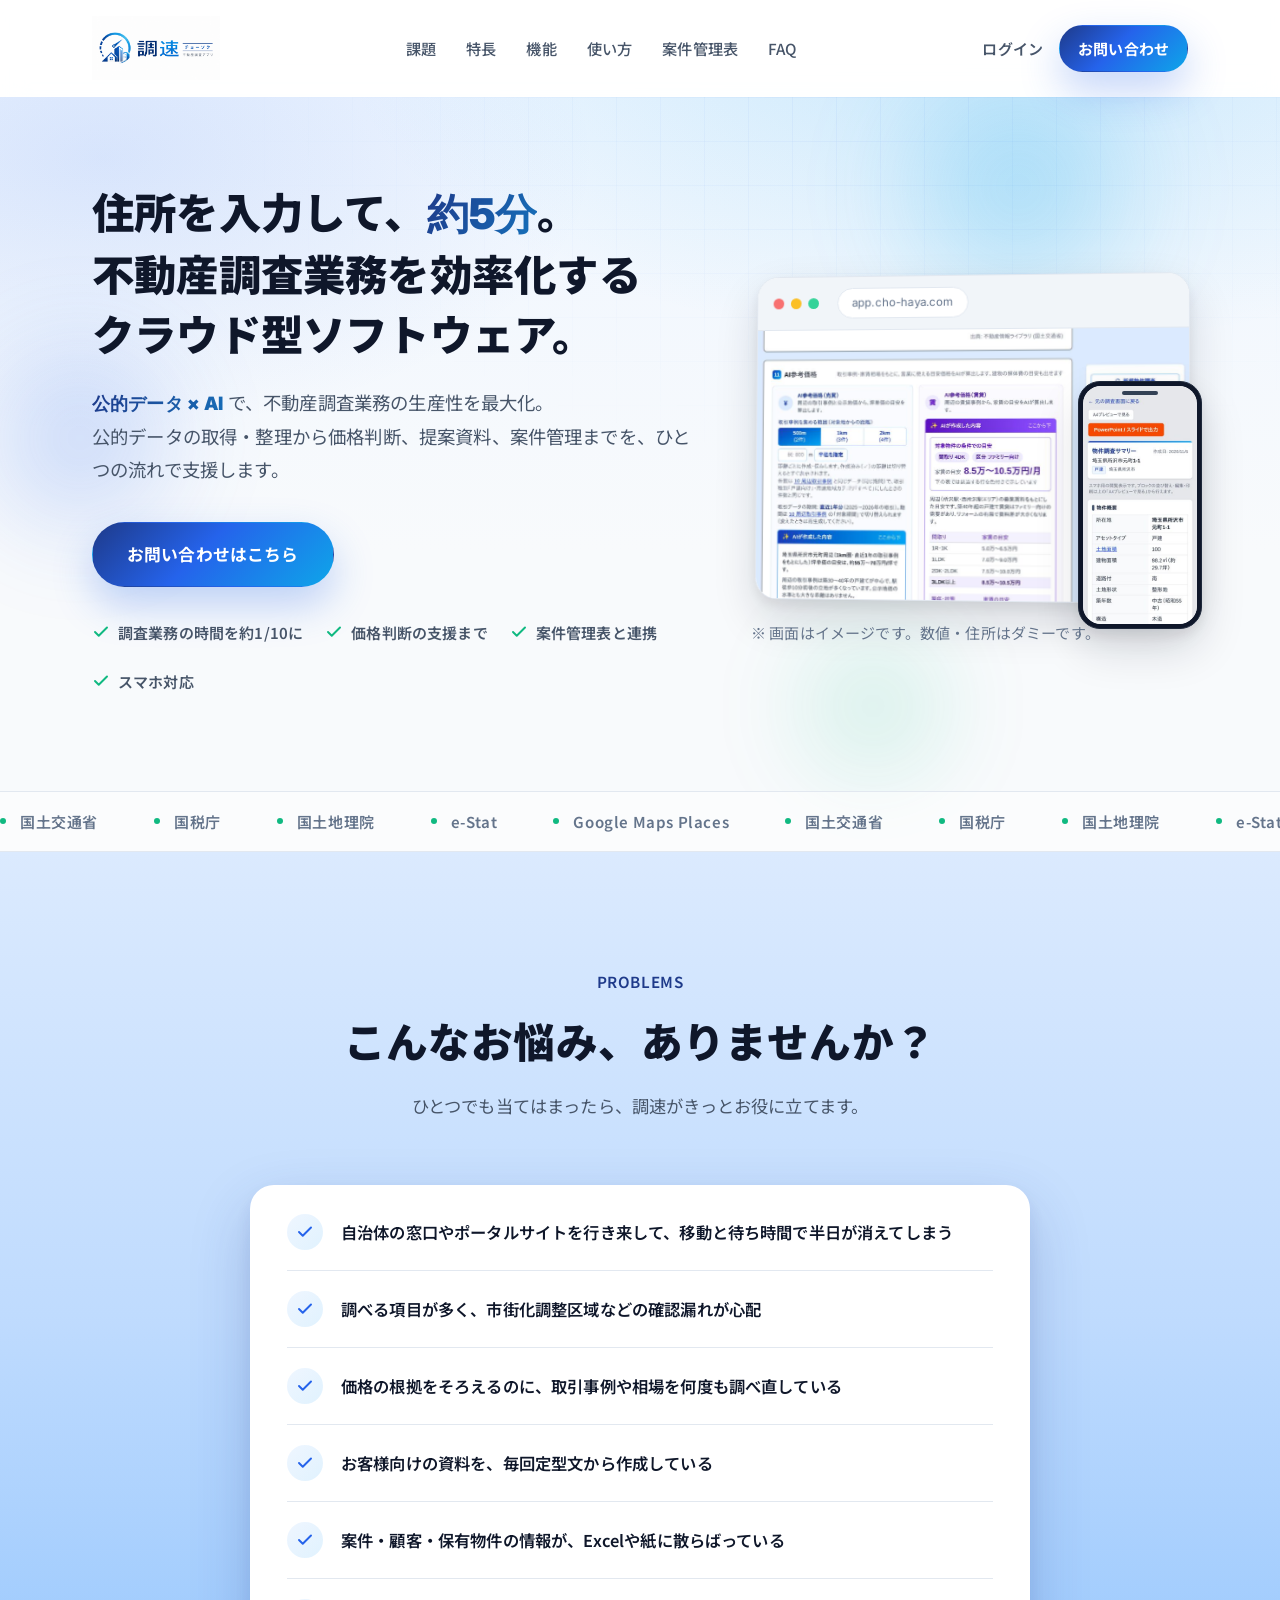
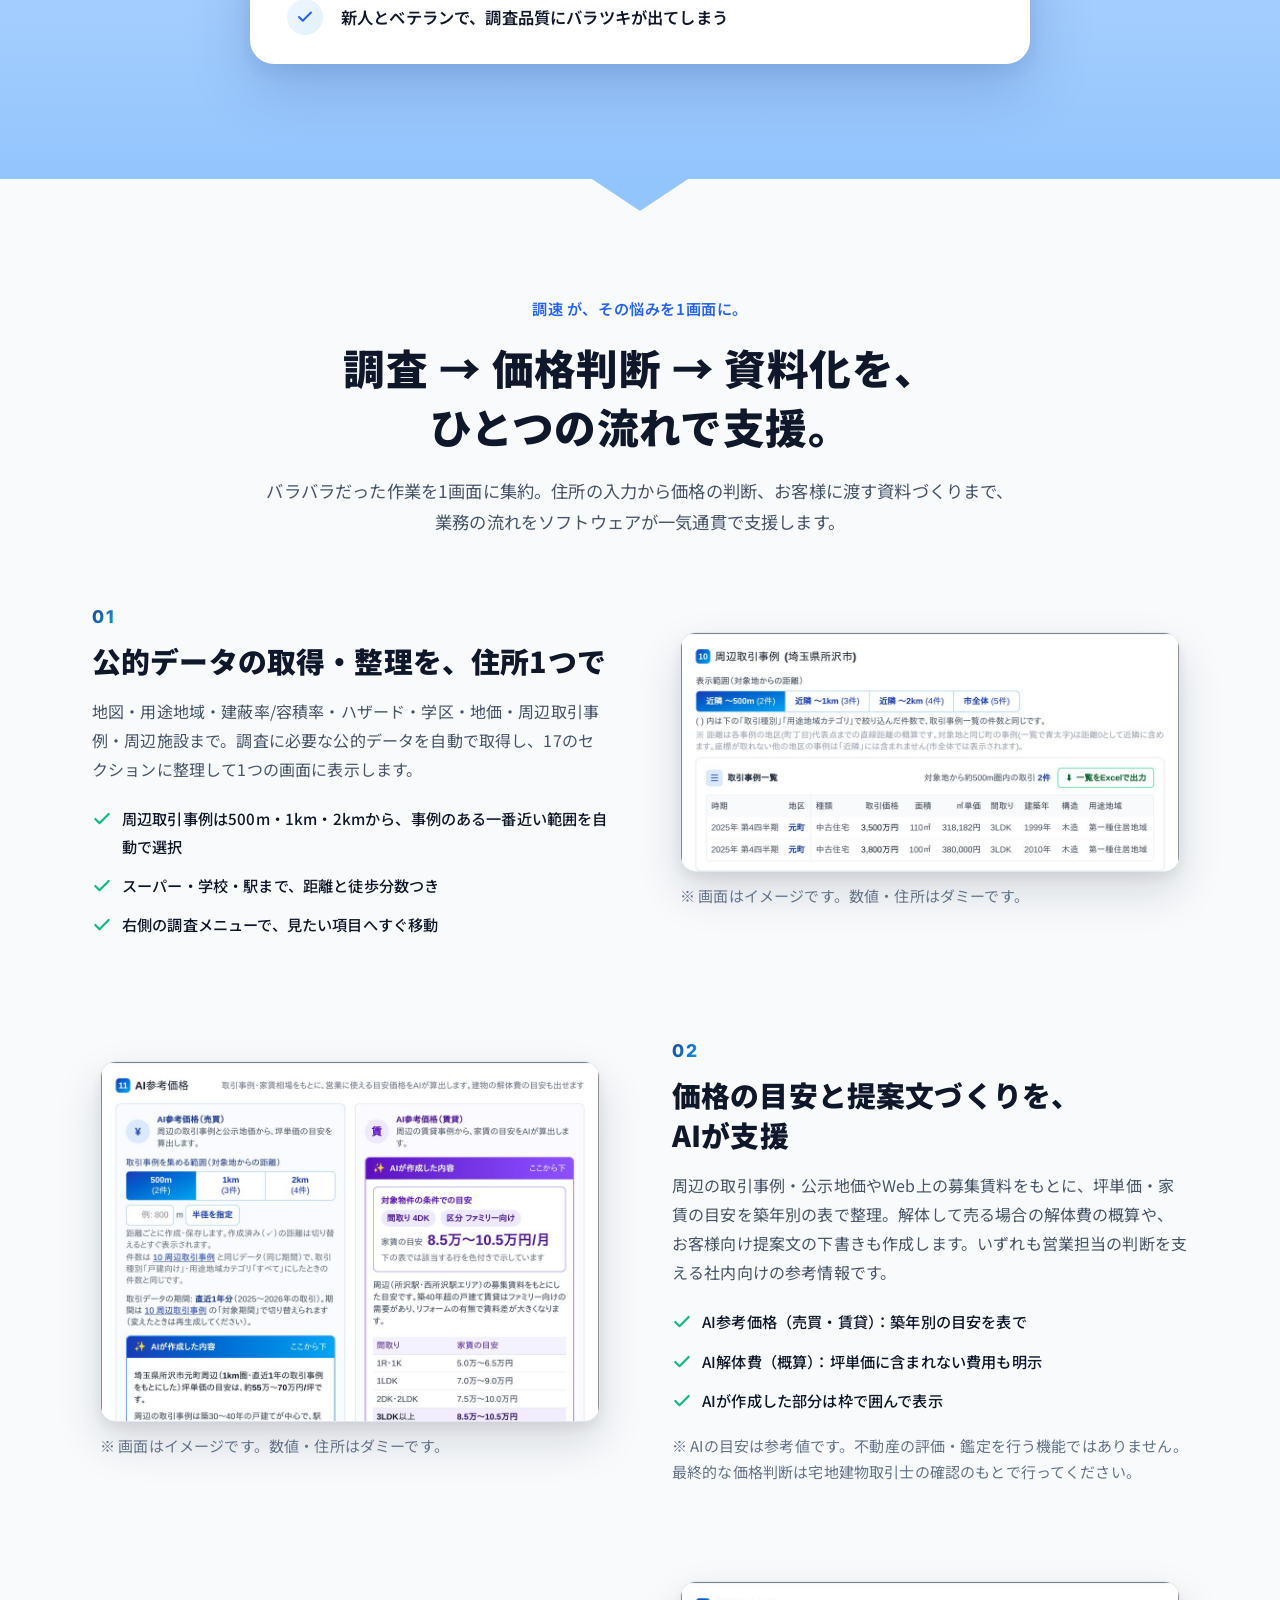
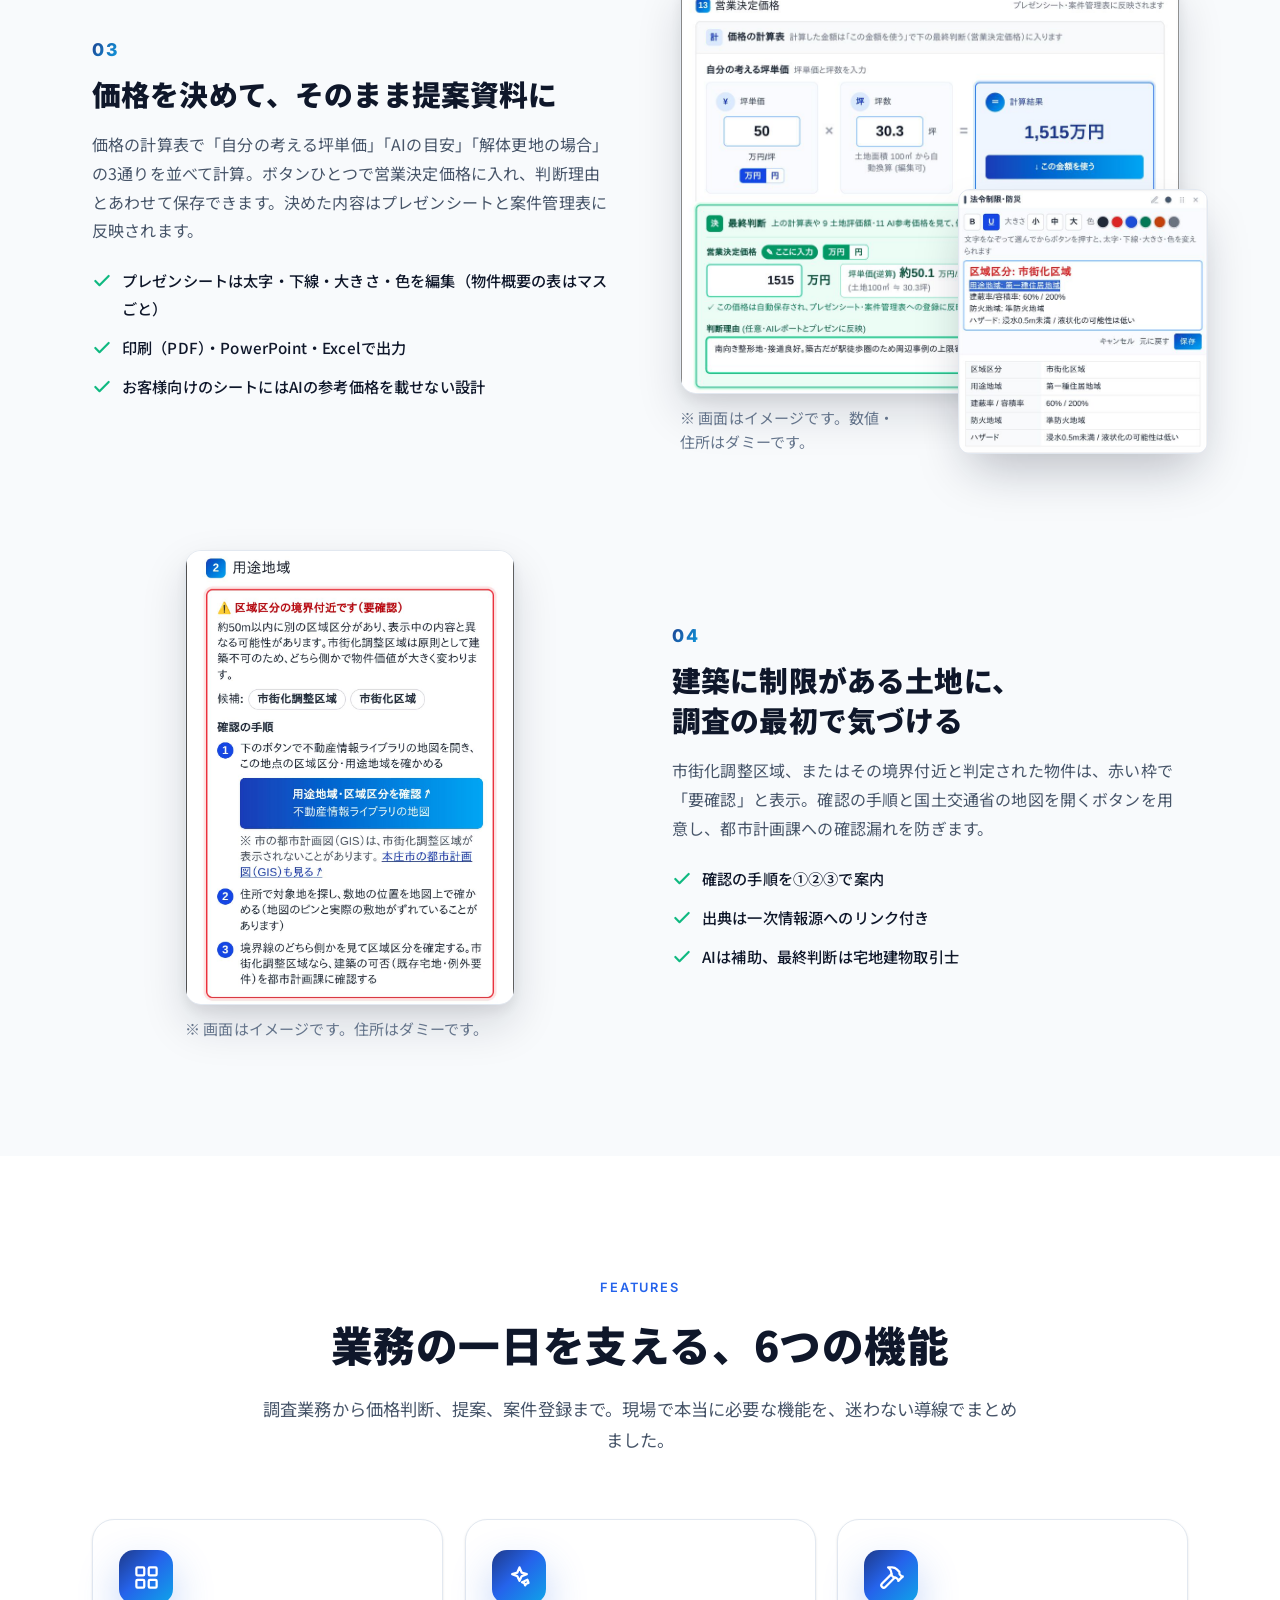
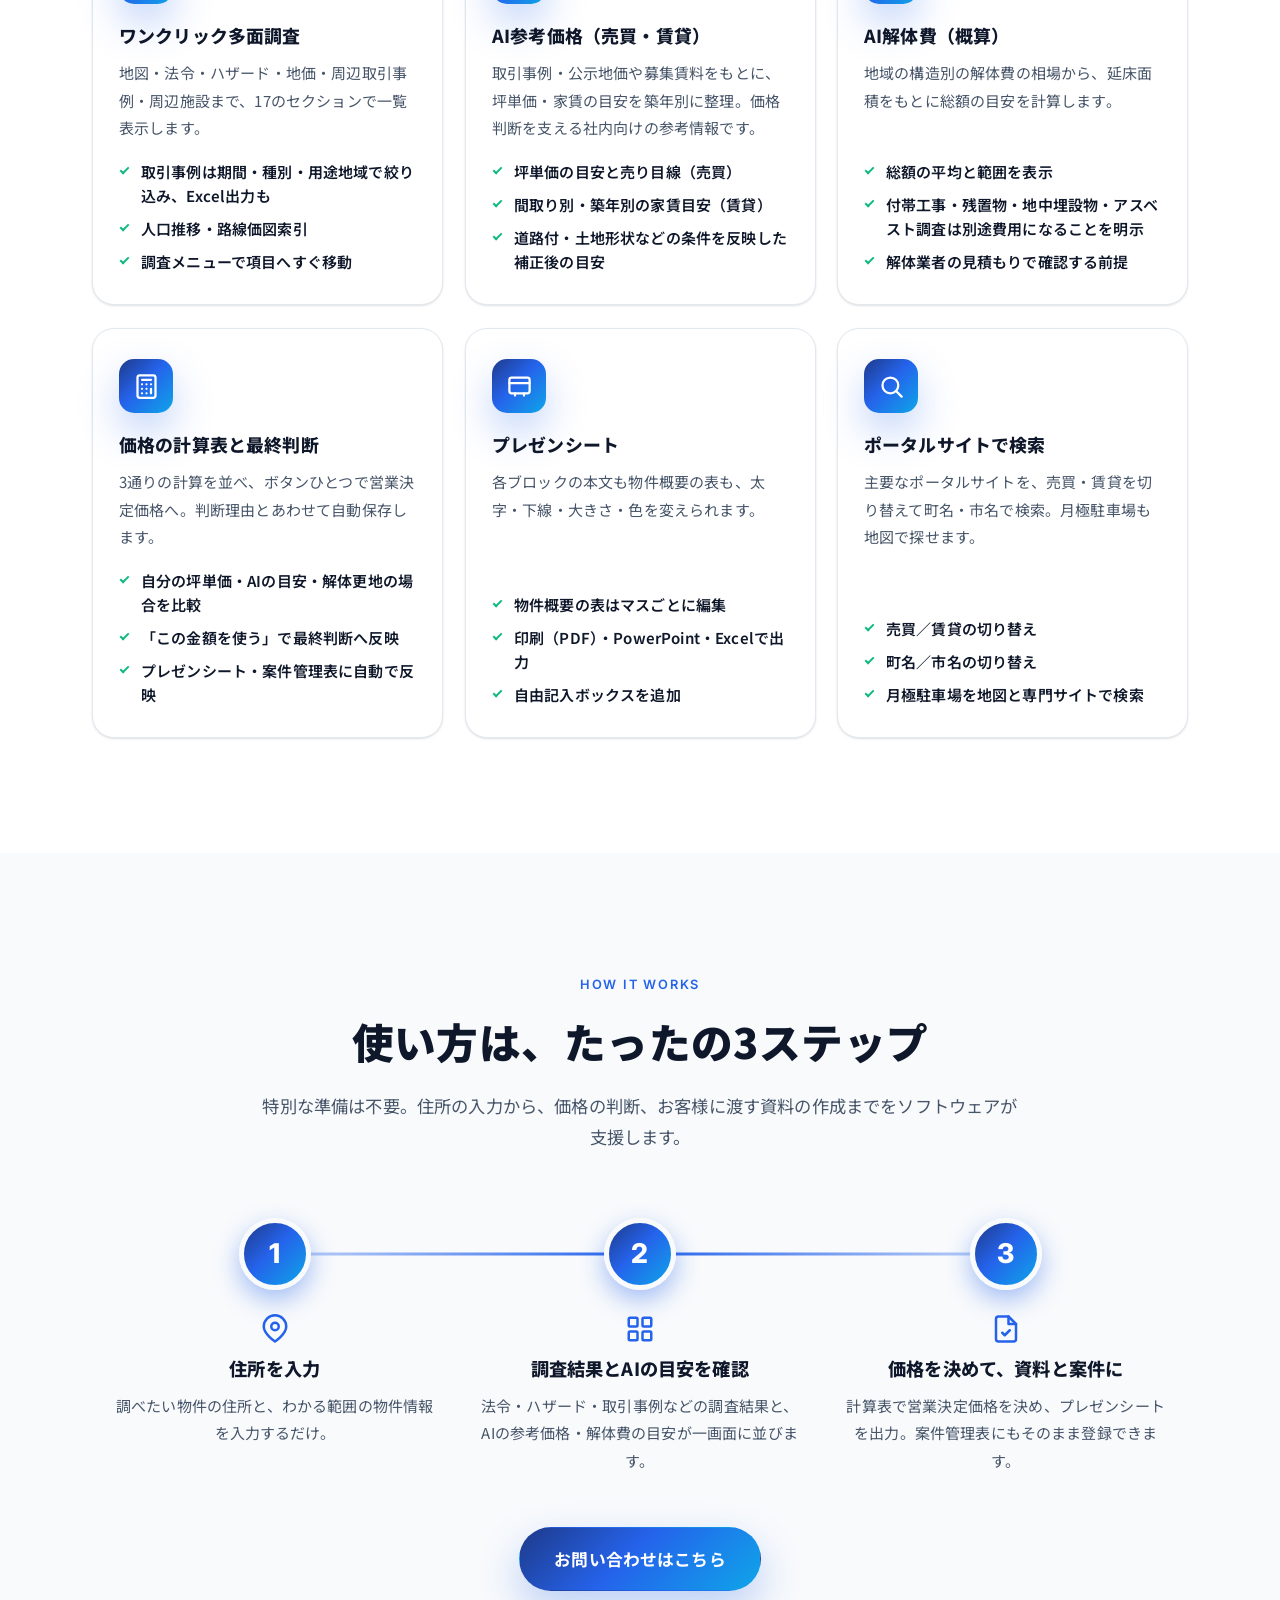
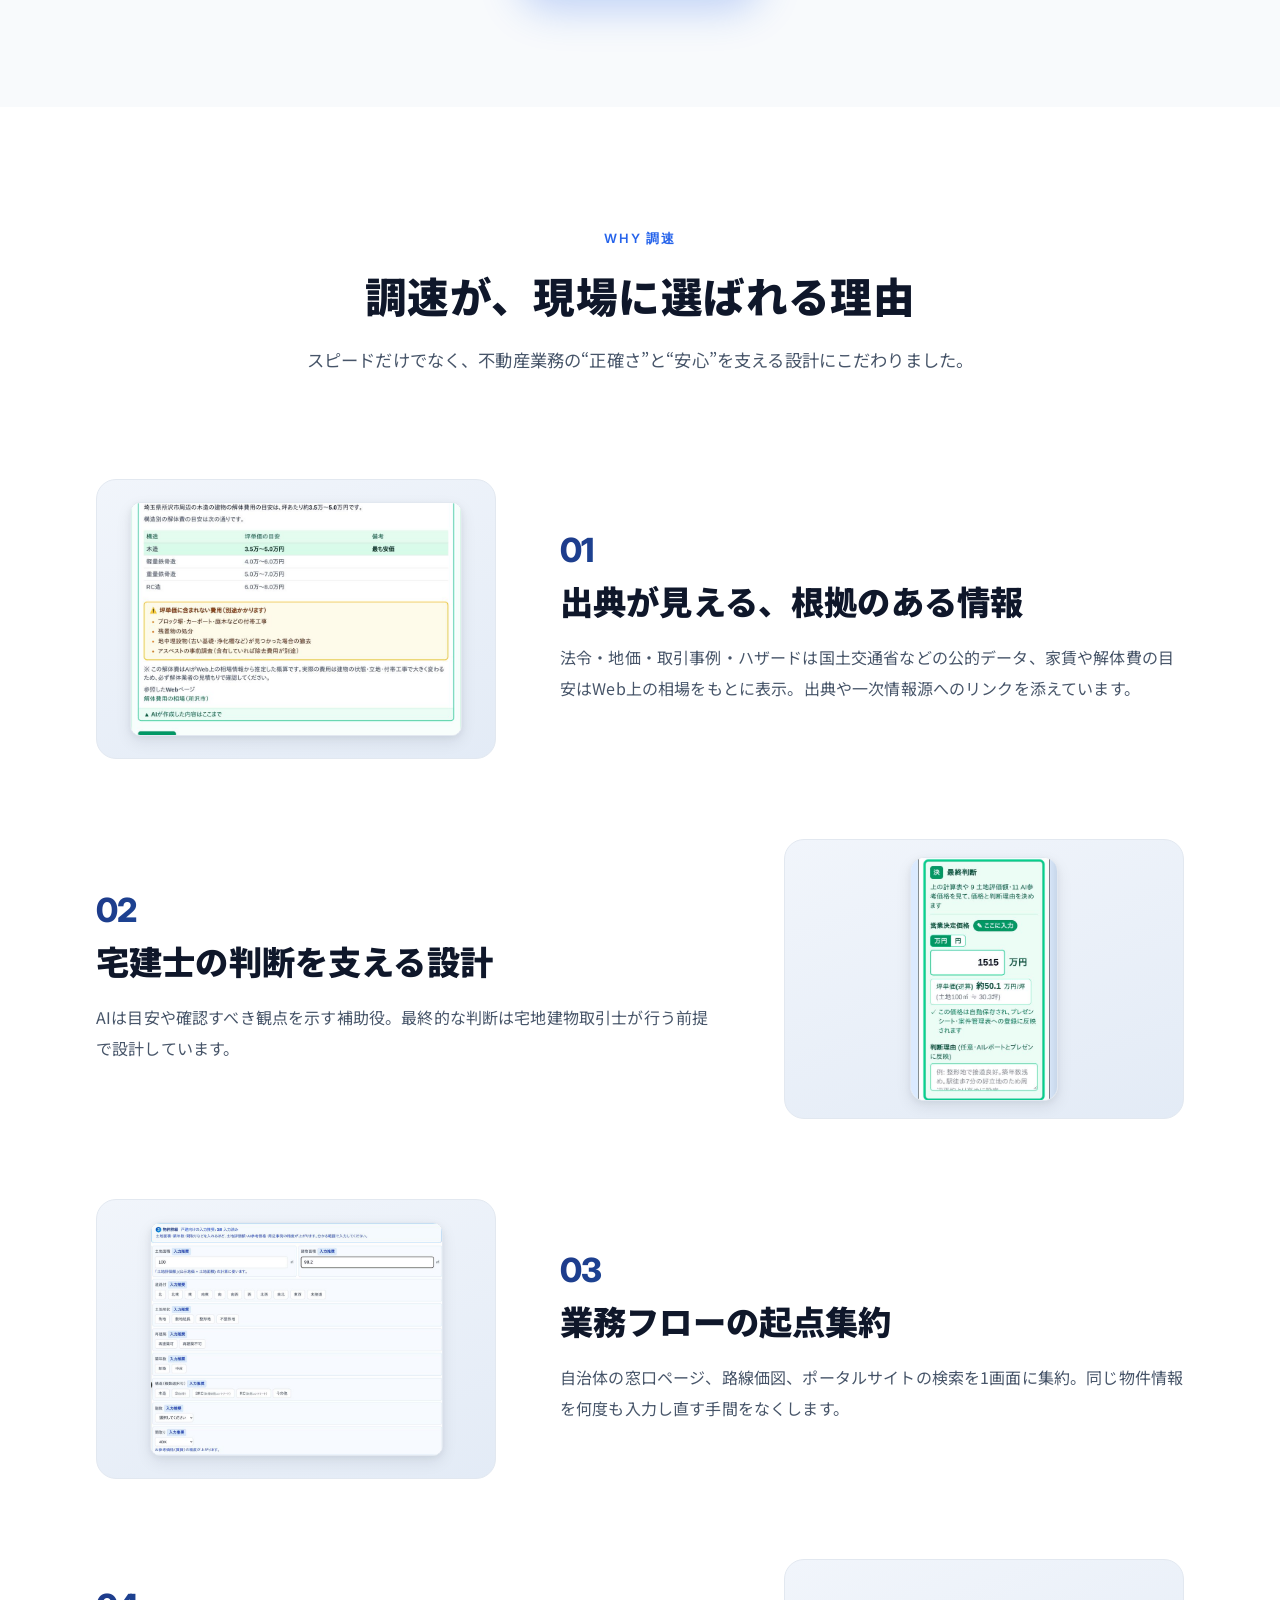
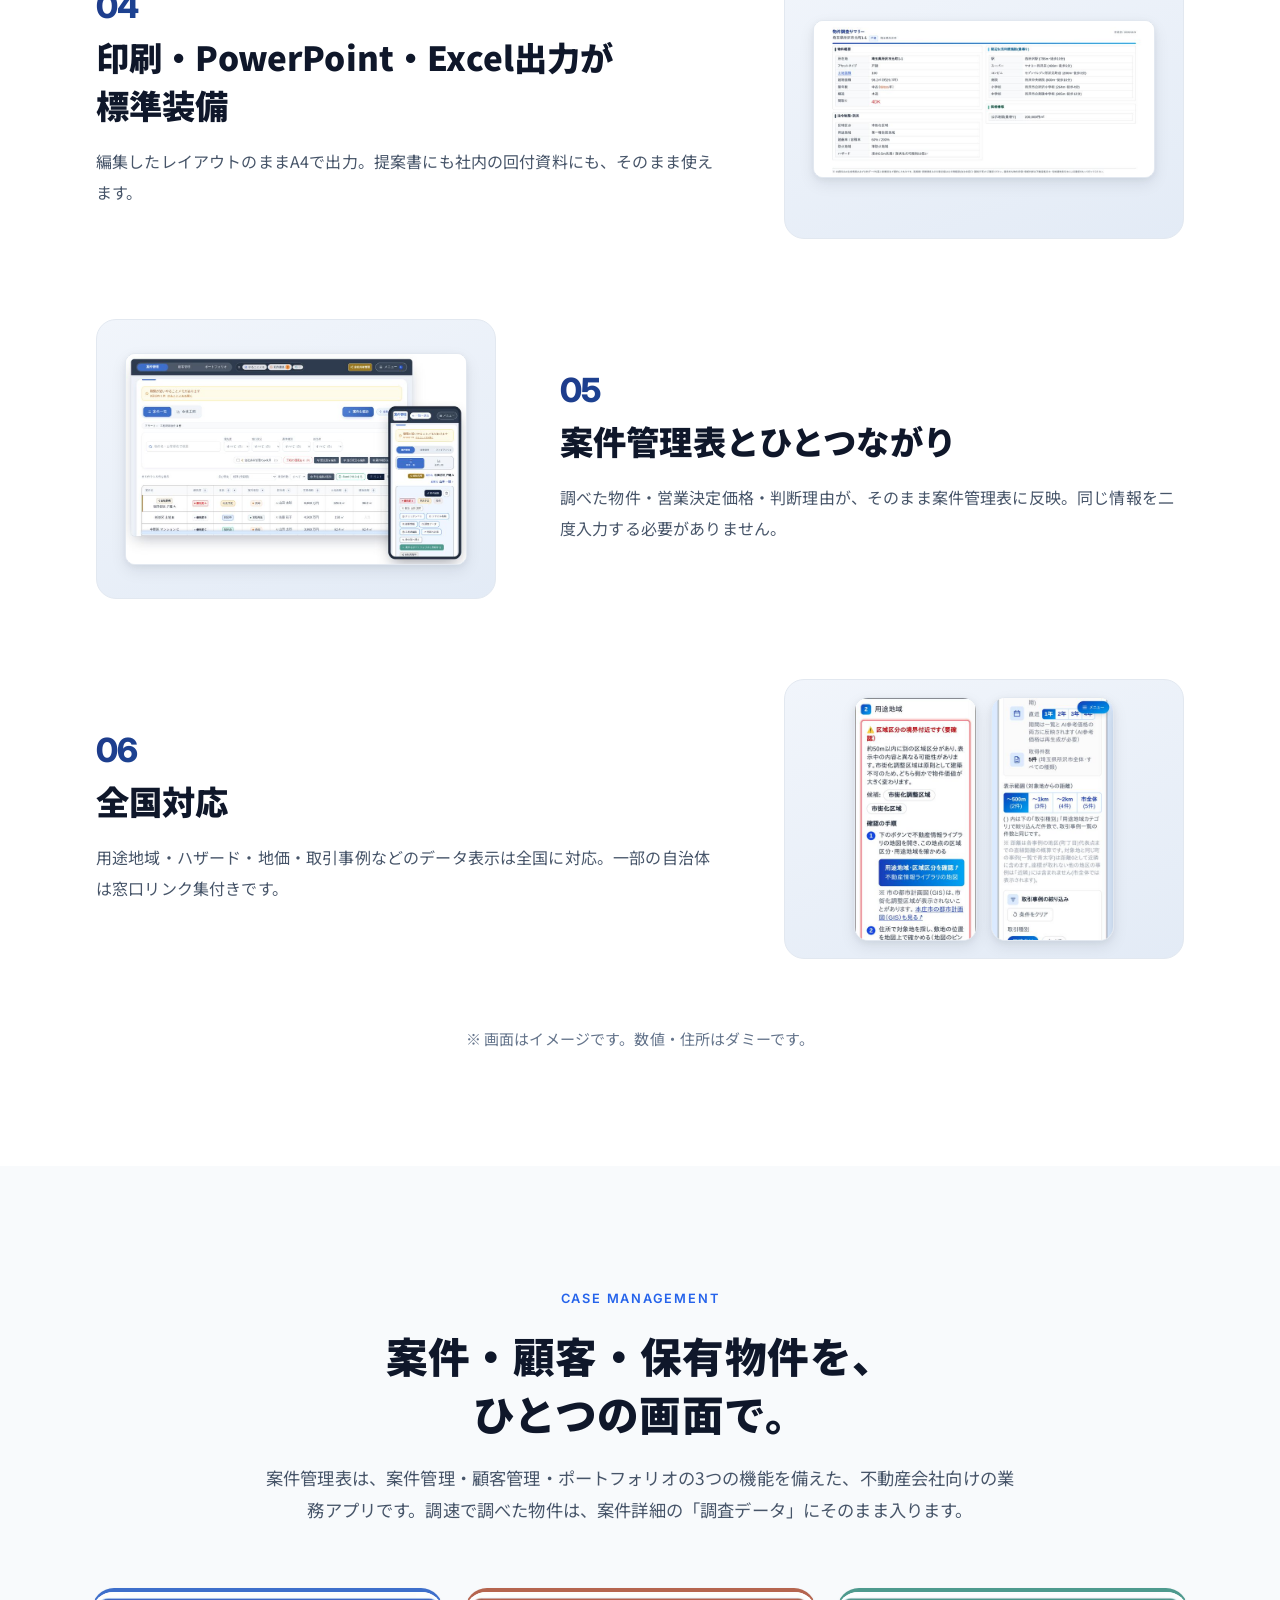
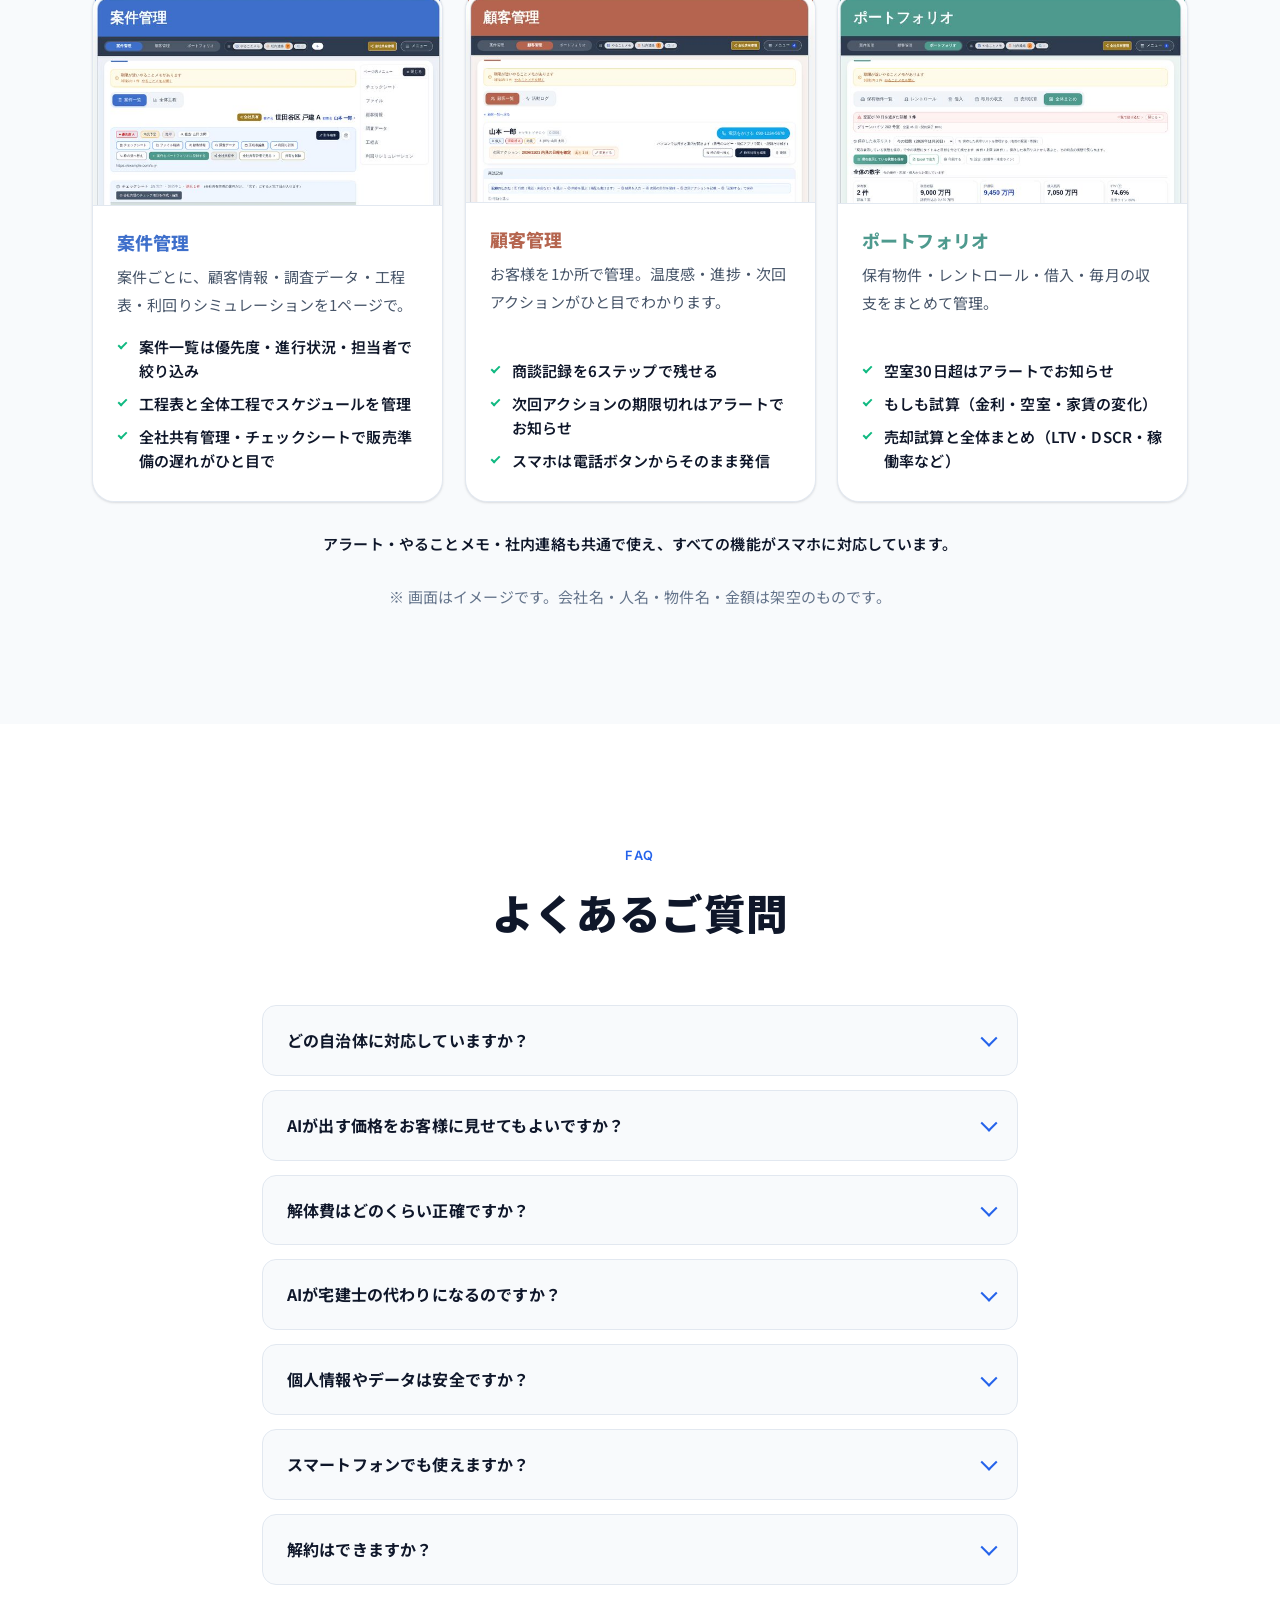
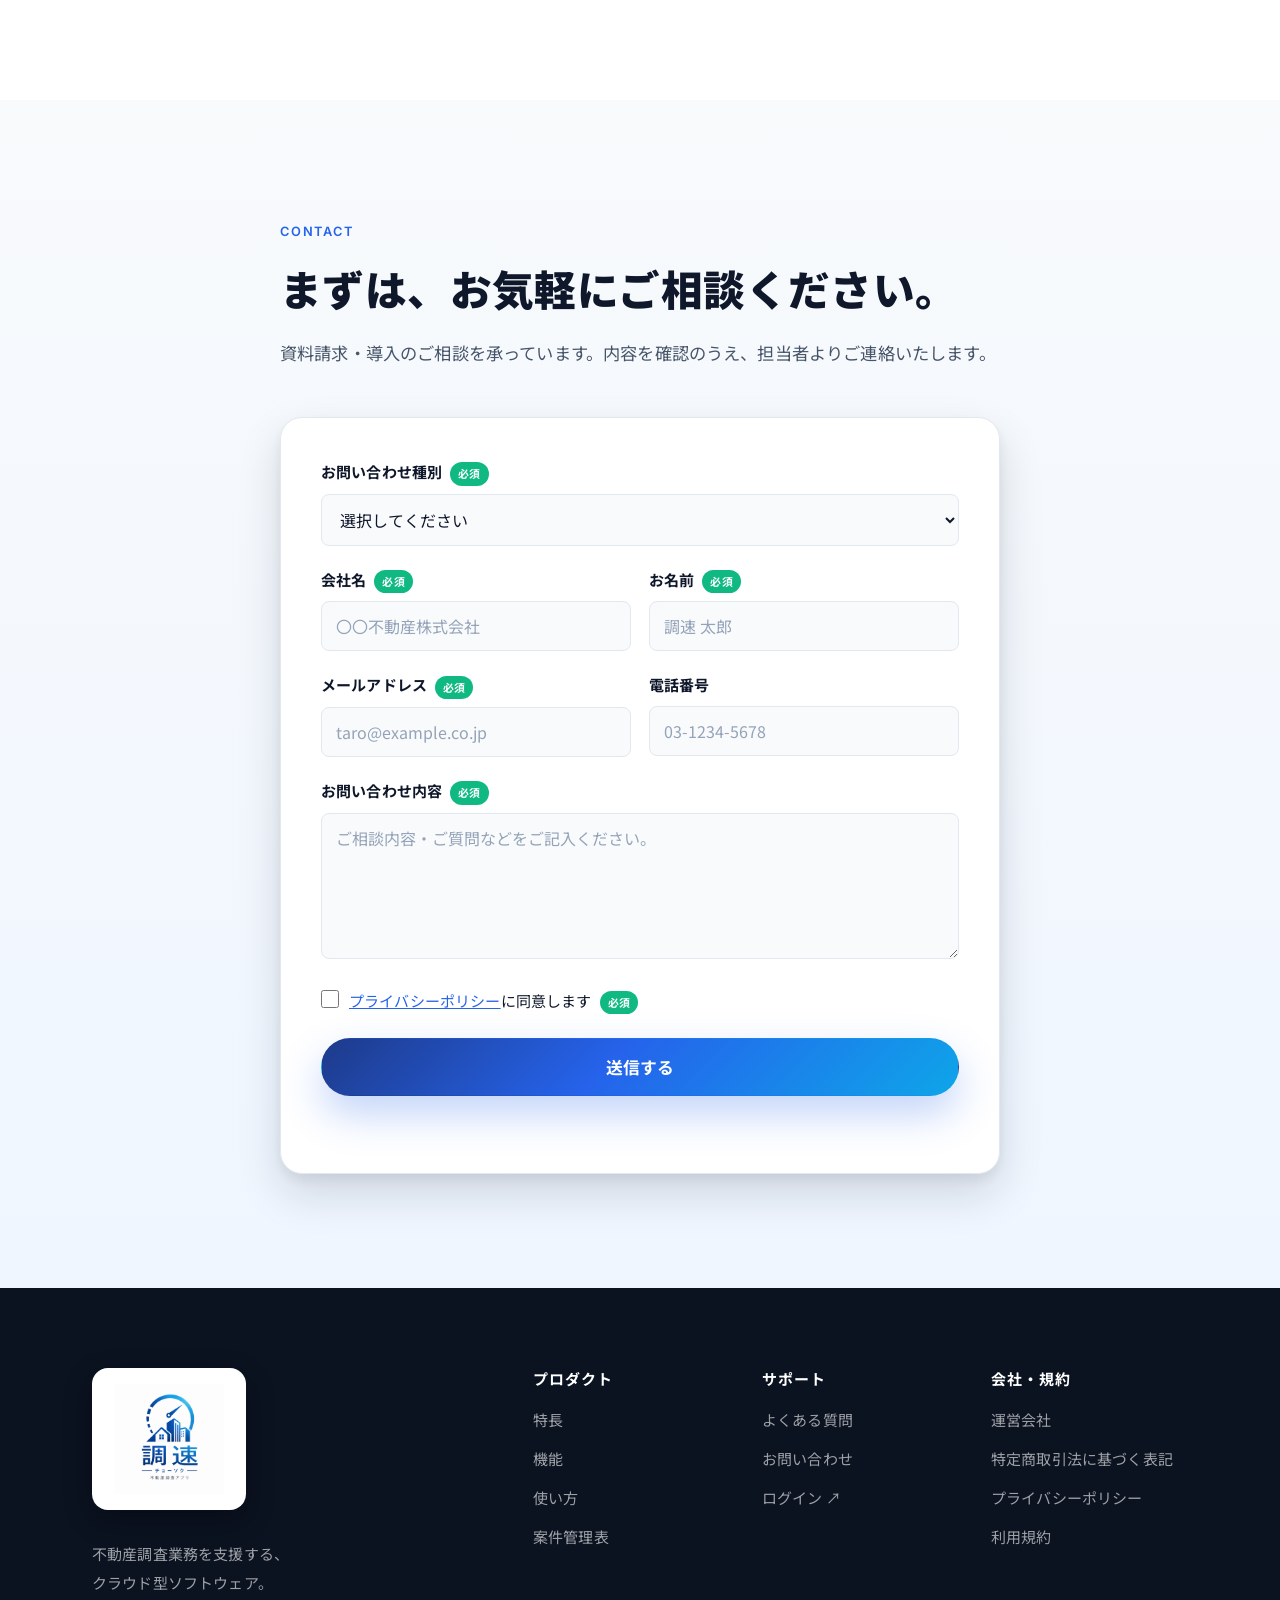
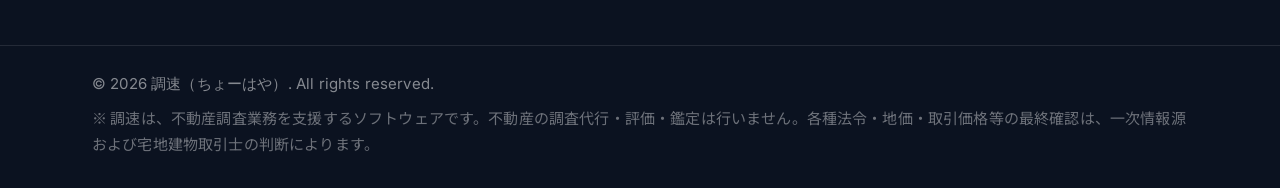
==== comp/index.html @ c00d5475 "2026年11月アップデートのデザインカンプを追加（comp/） LP_UPDATE_2026-11.md の更新案を、実画面スクリーンショットを使って ページとして組んだもの。承認後に v2/ と " ====
<!DOCTYPE html>
<html lang="ja">
<head>
  <meta charset="UTF-8">
  <meta name="viewport" content="width=device-width, initial-scale=1.0">
  <title>調速（ちょーはや）| 不動産調査業務を効率化するクラウド型ソフトウェア</title>
  <meta name="description" content="「調速（ちょーはや）」は、中小不動産業者の不動産調査業務を支援するクラウド型ソフトウェアです。公的データの取得・整理から、AIによる価格の目安や提案文の下書き、価格の計算、プレゼンシートの作成、案件管理表への登録までを支援し、調査業務の生産性を高めます。">

  <!-- OGP -->
  <meta property="og:title" content="調速（ちょーはや）| 不動産調査業務を支援するクラウド型ソフトウェア">
  <meta property="og:description" content="公的データの取得・整理から価格判断、提案資料の作成、案件管理までを支援するクラウド型ソフトウェア。不動産調査業務の時間を約1/10に。">
  <meta property="og:type" content="website">
  <meta property="og:locale" content="ja_JP">

  <!-- Google Fonts: Noto Sans JP（日本語）+ Inter（英字・数字） -->
  <link rel="preconnect" href="https://fonts.googleapis.com">
  <link rel="preconnect" href="https://fonts.gstatic.com" crossorigin>
  <link href="https://fonts.googleapis.com/css2?family=Inter:wght@400;500;600;700;800&family=Noto+Sans+JP:wght@400;500;700;900&display=swap" rel="stylesheet">

  <link rel="stylesheet" href="style.css">
</head>
<body>

  <!-- スクロール進捗バー -->
  <div class="scroll-progress" aria-hidden="true"></div>

  <!-- ============================= HEADER ============================= -->
  <header data-section="header" class="site-header" id="top">
    <nav class="nav container">
      <a href="#top" class="nav-logo" aria-label="調速（ちょーはや）不動産調査業務支援ソフト ホーム">
        <img src="assets/logo-yoko.png" alt="" class="logo-img logo-img--yoko" width="1774" height="887">
      </a>

      <ul class="nav-links">
        <li><a href="#problem">課題</a></li>
        <li><a href="#solution">特長</a></li>
        <li><a href="#features">機能</a></li>
        <li><a href="#how">使い方</a></li>
        <li><a href="#integration">案件管理表</a></li>
        <li><a href="#faq">FAQ</a></li>
      </ul>

      <div class="nav-actions">
        <a href="https://app.cho-haya.com/" class="nav-login" target="_blank" rel="noopener">ログイン</a>
        <a href="#contact" class="btn btn-primary btn-sm">お問い合わせ</a>
      </div>

      <button class="hamburger" type="button" aria-label="メニュー" aria-expanded="false" aria-controls="mobileMenu">
        <span class="hamburger-line"></span>
        <span class="hamburger-line"></span>
        <span class="hamburger-line"></span>
      </button>

      <div class="mobile-menu" id="mobileMenu">
        <a href="#top" class="mobile-menu-logo" aria-label="調速（ちょーはや）不動産調査業務支援ソフト ホーム">
          <img src="assets/logo-yoko.png" alt="" class="logo-img" width="1774" height="887">
        </a>
        <ul>
          <li><a href="#problem">課題</a></li>
          <li><a href="#solution">特長</a></li>
          <li><a href="#features">機能</a></li>
          <li><a href="#how">使い方</a></li>
          <li><a href="#integration">案件管理表</a></li>
          <li><a href="#faq">FAQ</a></li>
          <li><a href="#contact">お問い合わせ</a></li>
        </ul>
        <div class="mobile-menu-actions">
          <a href="https://app.cho-haya.com/" class="btn btn-ghost" target="_blank" rel="noopener">ログイン</a>
          <a href="#contact" class="btn btn-primary">お問い合わせ</a>
        </div>
      </div>
    </nav>
  </header>

  <main>

    <!-- ============================= HERO ============================= -->
    <section data-section="hero" class="hero">
      <div class="hero-bg" aria-hidden="true">
        <span class="orb orb-1"></span>
        <span class="orb orb-2"></span>
        <span class="orb orb-3"></span>
      </div>
      <div class="container hero-inner">
        <div class="hero-copy hero-anim">
          <h1 class="hero-title">
            住所を入力して、<span class="hero-accent">約5分</span>。<br>
            不動産調査業務を効率化する<br>クラウド型ソフトウェア。
          </h1>
          <p class="hero-lead">
            <span class="hero-accent">公的データ × AI</span> で、不動産調査業務の生産性を最大化。<br class="pc-only">
            公的データの取得・整理から価格判断、提案資料、案件管理までを、ひとつの流れで支援します。
          </p>
          <div class="hero-cta">
            <a href="#contact" class="btn btn-primary btn-lg">お問い合わせはこちら</a>
          </div>
          <ul class="hero-points">
            <li>
              <svg class="ico" viewBox="0 0 24 24" aria-hidden="true"><path d="M20 6 9 17l-5-5"/></svg>
              調査業務の時間を約1/10に
            </li>
            <li>
              <svg class="ico" viewBox="0 0 24 24" aria-hidden="true"><path d="M20 6 9 17l-5-5"/></svg>
              価格判断の支援まで
            </li>
            <li>
              <svg class="ico" viewBox="0 0 24 24" aria-hidden="true"><path d="M20 6 9 17l-5-5"/></svg>
              案件管理表と連携
            </li>
            <li>
              <svg class="ico" viewBox="0 0 24 24" aria-hidden="true"><path d="M20 6 9 17l-5-5"/></svg>
              スマホ対応
            </li>
          </ul>
        </div>

        <!-- 製品画面（実画面：PC + スマホ） -->
        <div class="hero-visual hero-anim-visual">
          <div class="mock-window">
            <div class="mock-bar">
              <span class="mock-dot"></span><span class="mock-dot"></span><span class="mock-dot"></span>
              <span class="mock-url">app.cho-haya.com</span>
            </div>
            <img class="mock-shot" src="assets/screens/hero-pc.jpg" alt="調速の調査画面（AI参考価格と右側の調査メニュー）" width="1000" height="625">
          </div>

          <div class="mock-phone">
            <div class="mock-phone-notch" aria-hidden="true"></div>
            <div class="mock-phone-screen mock-phone-screen--shot">
              <img src="assets/screens/hero-sp.jpg" alt="プレゼンシートのスマホ表示" width="300" height="649">
            </div>
          </div>
          <p class="shot-cap shot-cap--hero">※ 画面はイメージです。数値・住所はダミーです。</p>
        </div>
      </div>

      <div class="hero-marquee" aria-hidden="true">
        <div class="marquee-track">
          <span>国土交通省</span><span>国税庁</span><span>国土地理院</span><span>e-Stat</span><span>Google Maps Places</span>
          <span>国土交通省</span><span>国税庁</span><span>国土地理院</span><span>e-Stat</span><span>Google Maps Places</span>
        </div>
      </div>
    </section>

    <!-- ============================= 課題提起 ============================= -->
    <section data-section="problem" class="problem section" id="problem">
      <div class="container">
        <div class="section-head reveal">
          <p class="eyebrow">PROBLEMS</p>
          <h2 class="section-title"><span class="nobr">こんなお悩み、</span><span class="nobr">ありませんか？</span></h2>
          <p class="section-lead">ひとつでも当てはまったら、調速がきっとお役に立てます。</p>
        </div>

        <ul class="problem-list reveal" aria-label="営業の現場でよくあるお悩み">
          <li class="problem-item">
            <span class="problem-mark" aria-hidden="true"><svg class="ico" viewBox="0 0 24 24"><path d="M20 6 9 17l-5-5"/></svg></span>
            <p>自治体の窓口やポータルサイトを行き来して、<span class="nobr">移動と待ち時間で半日が消えてしまう</span></p>
          </li>
          <li class="problem-item">
            <span class="problem-mark" aria-hidden="true"><svg class="ico" viewBox="0 0 24 24"><path d="M20 6 9 17l-5-5"/></svg></span>
            <p>調べる項目が多く、<span class="nobr">市街化調整区域などの確認漏れが心配</span></p>
          </li>
          <li class="problem-item">
            <span class="problem-mark" aria-hidden="true"><svg class="ico" viewBox="0 0 24 24"><path d="M20 6 9 17l-5-5"/></svg></span>
            <p>価格の根拠をそろえるのに、<span class="nobr">取引事例や相場を何度も調べ直している</span></p>
          </li>
          <li class="problem-item">
            <span class="problem-mark" aria-hidden="true"><svg class="ico" viewBox="0 0 24 24"><path d="M20 6 9 17l-5-5"/></svg></span>
            <p>お客様向けの資料を、<span class="nobr">毎回定型文から作成している</span></p>
          </li>
          <li class="problem-item">
            <span class="problem-mark" aria-hidden="true"><svg class="ico" viewBox="0 0 24 24"><path d="M20 6 9 17l-5-5"/></svg></span>
            <p>案件・顧客・保有物件の情報が、<span class="nobr">Excelや紙に散らばっている</span></p>
          </li>
          <li class="problem-item">
            <span class="problem-mark" aria-hidden="true"><svg class="ico" viewBox="0 0 24 24"><path d="M20 6 9 17l-5-5"/></svg></span>
            <p>新人とベテランで、<span class="nobr">調査品質にバラツキが出てしまう</span></p>
          </li>
        </ul>
      </div>
    </section>

    <!-- ============================= ソリューション ============================= -->
    <section data-section="solution" class="solution section" id="solution">
      <div class="container">
        <div class="section-head reveal">
          <p class="eyebrow">調速 が、その悩みを1画面に。</p>
          <h2 class="section-title"><span class="nobr">調査 → 価格判断 →</span> <span class="nobr">資料化を、</span><span class="nobr">ひとつの流れで支援。</span></h2>
          <p class="section-lead">バラバラだった作業を1画面に集約。住所の入力から価格の判断、お客様に渡す資料づくりまで、業務の流れをソフトウェアが一気通貫で支援します。</p>
        </div>

        <!-- 01 -->
        <div class="sol-row">
          <div class="sol-text reveal reveal--left">
            <span class="sol-num">01</span>
            <h3 class="sol-title"><span class="nobr">公的データの取得・整理を、</span><span class="nobr">住所1つで</span></h3>
            <p class="sol-desc">地図・用途地域・建蔽率/容積率・ハザード・学区・地価・周辺取引事例・周辺施設まで。調査に必要な公的データを自動で取得し、17のセクションに整理して1つの画面に表示します。</p>
            <ul class="sol-list">
              <li><svg class="ico" viewBox="0 0 24 24"><path d="M20 6 9 17l-5-5"/></svg>周辺取引事例は500m・1km・2kmから、事例のある一番近い範囲を自動で選択</li>
              <li><svg class="ico" viewBox="0 0 24 24"><path d="M20 6 9 17l-5-5"/></svg>スーパー・学校・駅まで、距離と徒歩分数つき</li>
              <li><svg class="ico" viewBox="0 0 24 24"><path d="M20 6 9 17l-5-5"/></svg>右側の調査メニューで、見たい項目へすぐ移動</li>
            </ul>
          </div>
          <div class="sol-visual reveal reveal--right">
            <figure class="shot">
              <img src="assets/screens/sol-01.jpg" alt="周辺取引事例（表示範囲と取引事例一覧）" width="1040" height="498" loading="lazy">
              <figcaption class="shot-cap">※ 画面はイメージです。数値・住所はダミーです。</figcaption>
            </figure>
          </div>
        </div>

        <!-- 02 -->
        <div class="sol-row sol-row--reverse">
          <div class="sol-text reveal reveal--left">
            <span class="sol-num">02</span>
            <h3 class="sol-title"><span class="nobr">価格の目安と提案文づくりを、</span><span class="nobr">AIが支援</span></h3>
            <p class="sol-desc">周辺の取引事例・公示地価やWeb上の募集賃料をもとに、坪単価・家賃の目安を築年別の表で整理。解体して売る場合の解体費の概算や、お客様向け提案文の下書きも作成します。いずれも営業担当の判断を支える社内向けの参考情報です。</p>
            <ul class="sol-list">
              <li><svg class="ico" viewBox="0 0 24 24"><path d="M20 6 9 17l-5-5"/></svg>AI参考価格（売買・賃貸）：築年別の目安を表で</li>
              <li><svg class="ico" viewBox="0 0 24 24"><path d="M20 6 9 17l-5-5"/></svg>AI解体費（概算）：坪単価に含まれない費用も明示</li>
              <li><svg class="ico" viewBox="0 0 24 24"><path d="M20 6 9 17l-5-5"/></svg>AIが作成した部分は枠で囲んで表示</li>
            </ul>
            <p class="sol-note">※ AIの目安は参考値です。不動産の評価・鑑定を行う機能ではありません。最終的な価格判断は宅地建物取引士の確認のもとで行ってください。</p>
          </div>
          <div class="sol-visual reveal reveal--right">
            <figure class="shot">
              <img src="assets/screens/sol-02.jpg" alt="AI参考価格（売買・賃貸）と「AIが作成した内容」の枠" width="1040" height="750" loading="lazy">
              <figcaption class="shot-cap">※ 画面はイメージです。数値・住所はダミーです。</figcaption>
            </figure>
          </div>
        </div>

        <!-- 03 -->
        <div class="sol-row">
          <div class="sol-text reveal reveal--left">
            <span class="sol-num">03</span>
            <h3 class="sol-title"><span class="nobr">価格を決めて、</span><span class="nobr">そのまま提案資料に</span></h3>
            <p class="sol-desc">価格の計算表で「自分の考える坪単価」「AIの目安」「解体更地の場合」の3通りを並べて計算。ボタンひとつで営業決定価格に入れ、判断理由とあわせて保存できます。決めた内容はプレゼンシートと案件管理表に反映されます。</p>
            <ul class="sol-list">
              <li><svg class="ico" viewBox="0 0 24 24"><path d="M20 6 9 17l-5-5"/></svg>プレゼンシートは太字・下線・大きさ・色を編集（物件概要の表はマスごと）</li>
              <li><svg class="ico" viewBox="0 0 24 24"><path d="M20 6 9 17l-5-5"/></svg>印刷（PDF）・PowerPoint・Excelで出力</li>
              <li><svg class="ico" viewBox="0 0 24 24"><path d="M20 6 9 17l-5-5"/></svg>お客様向けのシートにはAIの参考価格を載せない設計</li>
            </ul>
          </div>
          <div class="sol-visual reveal reveal--right">
            <figure class="shot shot--layered">
              <img src="assets/screens/sol-03.jpg" alt="価格の計算表と最終判断（営業決定価格・判断理由）" width="1040" height="858" loading="lazy">
              <img class="shot-overlay" src="assets/screens/sol-03b.jpg" alt="プレゼンシートの書式編集ツール（太字・下線・大きさ・色）" width="560" height="593" loading="lazy">
              <figcaption class="shot-cap">※ 画面はイメージです。数値・住所はダミーです。</figcaption>
            </figure>
          </div>
        </div>

        <!-- 04 -->
        <div class="sol-row sol-row--reverse">
          <div class="sol-text reveal reveal--left">
            <span class="sol-num">04</span>
            <h3 class="sol-title"><span class="nobr">建築に制限がある土地に、</span><span class="nobr">調査の最初で気づける</span></h3>
            <p class="sol-desc">市街化調整区域、またはその境界付近と判定された物件は、赤い枠で「要確認」と表示。確認の手順と国土交通省の地図を開くボタンを用意し、都市計画課への確認漏れを防ぎます。</p>
            <ul class="sol-list">
              <li><svg class="ico" viewBox="0 0 24 24"><path d="M20 6 9 17l-5-5"/></svg>確認の手順を①②③で案内</li>
              <li><svg class="ico" viewBox="0 0 24 24"><path d="M20 6 9 17l-5-5"/></svg>出典は一次情報源へのリンク付き</li>
              <li><svg class="ico" viewBox="0 0 24 24"><path d="M20 6 9 17l-5-5"/></svg>AIは補助、最終判断は宅地建物取引士</li>
            </ul>
          </div>
          <div class="sol-visual reveal reveal--right">
            <figure class="shot shot--narrow">
              <img src="assets/screens/sol-04.jpg" alt="市街化調整区域の境界付近を知らせる赤い枠と確認の手順" width="1010" height="1395" loading="lazy">
              <figcaption class="shot-cap">※ 画面はイメージです。住所はダミーです。</figcaption>
            </figure>
          </div>
        </div>
      </div>
    </section>

    <!-- ============================= 機能 ============================= -->
    <section data-section="features" class="features section section--alt" id="features">
      <div class="container">
        <div class="section-head reveal">
          <p class="eyebrow">FEATURES</p>
          <h2 class="section-title"><span class="nobr">業務の一日を支える、</span><span class="nobr">6つの機能</span></h2>
          <p class="section-lead">調査業務から価格判断、提案、案件登録まで。現場で本当に必要な機能を、迷わない導線でまとめました。</p>
        </div>

        <div class="feature-cards">
          <article class="feature-card reveal">
            <div class="feature-card-ico" aria-hidden="true"><svg class="ico" viewBox="0 0 24 24"><rect x="3" y="3" width="7" height="7" rx="1"/><rect x="14" y="3" width="7" height="7" rx="1"/><rect x="3" y="14" width="7" height="7" rx="1"/><rect x="14" y="14" width="7" height="7" rx="1"/></svg></div>
            <h3 class="feature-card-title">ワンクリック多面調査</h3>
            <p class="feature-card-desc">地図・法令・ハザード・地価・周辺取引事例・周辺施設まで、17のセクションで一覧表示します。</p>
            <ul class="feature-card-points">
              <li>取引事例は期間・種別・用途地域で絞り込み、Excel出力も</li>
              <li>人口推移・路線価図索引</li>
              <li>調査メニューで項目へすぐ移動</li>
            </ul>
          </article>

          <article class="feature-card reveal">
            <div class="feature-card-ico" aria-hidden="true"><svg class="ico" viewBox="0 0 24 24"><path d="M12 3l1.9 4.6L18.5 9l-4.6 1.9L12 15l-1.9-4.1L5.5 9l4.6-1.4z"/><path d="M19 14l.8 2 .2.8-2 .8L17 19l-.8-2-2-.8 2-.8z"/></svg></div>
            <h3 class="feature-card-title">AI参考価格<span class="nobr">（売買・賃貸）</span></h3>
            <p class="feature-card-desc">取引事例・公示地価や募集賃料をもとに、坪単価・家賃の目安を築年別に整理。価格判断を支える社内向けの参考情報です。</p>
            <ul class="feature-card-points">
              <li>坪単価の目安と売り目線（売買）</li>
              <li>間取り別・築年別の家賃目安（賃貸）</li>
              <li>道路付・土地形状などの条件を反映した補正後の目安</li>
            </ul>
          </article>

          <article class="feature-card reveal">
            <div class="feature-card-ico" aria-hidden="true"><svg class="ico" viewBox="0 0 24 24"><path d="m15 12-8.4 8.4a2.1 2.1 0 0 1-3-3L12 9"/><path d="m18 15 4-4"/><path d="m21.5 11.5-1.9-1.9a2 2 0 0 1-.6-1.4V7l-2.3-2.3a6 6 0 0 0-4.2-1.7H9l.9.8A6.2 6.2 0 0 1 12 8.4V10l2 2h1.2a2 2 0 0 1 1.4.6l1.9 1.9"/></svg></div>
            <h3 class="feature-card-title">AI解体費<span class="nobr">（概算）</span></h3>
            <p class="feature-card-desc">地域の構造別の解体費の相場から、延床面積をもとに総額の目安を計算します。</p>
            <ul class="feature-card-points">
              <li>総額の平均と範囲を表示</li>
              <li>付帯工事・残置物・地中埋設物・アスベスト調査は別途費用になることを明示</li>
              <li>解体業者の見積もりで確認する前提</li>
            </ul>
          </article>

          <article class="feature-card reveal">
            <div class="feature-card-ico" aria-hidden="true"><svg class="ico" viewBox="0 0 24 24"><rect x="4" y="2" width="16" height="20" rx="2"/><path d="M8 6h8M16 14v4M8 10h.01M12 10h.01M16 10h.01M8 14h.01M12 14h.01M8 18h.01M12 18h.01"/></svg></div>
            <h3 class="feature-card-title">価格の計算表と最終判断</h3>
            <p class="feature-card-desc">3通りの計算を並べ、ボタンひとつで営業決定価格へ。判断理由とあわせて自動保存します。</p>
            <ul class="feature-card-points">
              <li>自分の坪単価・AIの目安・解体更地の場合を比較</li>
              <li>「この金額を使う」で最終判断へ反映</li>
              <li>プレゼンシート・案件管理表に自動で反映</li>
            </ul>
          </article>

          <article class="feature-card reveal">
            <div class="feature-card-ico" aria-hidden="true"><svg class="ico" viewBox="0 0 24 24"><rect x="3" y="4" width="18" height="14" rx="2"/><path d="M3 9h18M8 18v2M16 18v2"/></svg></div>
            <h3 class="feature-card-title">プレゼンシート</h3>
            <p class="feature-card-desc">各ブロックの本文も物件概要の表も、太字・下線・大きさ・色を変えられます。</p>
            <ul class="feature-card-points">
              <li>物件概要の表はマスごとに編集</li>
              <li>印刷（PDF）・PowerPoint・Excelで出力</li>
              <li>自由記入ボックスを追加</li>
            </ul>
          </article>

          <article class="feature-card reveal">
            <div class="feature-card-ico" aria-hidden="true"><svg class="ico" viewBox="0 0 24 24"><circle cx="11" cy="11" r="7"/><path d="m21 21-4.3-4.3"/></svg></div>
            <h3 class="feature-card-title">ポータルサイトで検索</h3>
            <p class="feature-card-desc">主要なポータルサイトを、売買・賃貸を切り替えて町名・市名で検索。月極駐車場も地図で探せます。</p>
            <ul class="feature-card-points">
              <li>売買／賃貸の切り替え</li>
              <li>町名／市名の切り替え</li>
              <li>月極駐車場を地図と専門サイトで検索</li>
            </ul>
          </article>
        </div>
      </div>
    </section>

    <!-- ============================= 使い方（3ステップ） ============================= -->
    <section data-section="how" class="how section" id="how">
      <div class="container">
        <div class="section-head reveal">
          <p class="eyebrow">HOW IT WORKS</p>
          <h2 class="section-title"><span class="nobr">使い方は、</span><span class="nobr">たったの3ステップ</span></h2>
          <p class="section-lead">特別な準備は不要。住所の入力から、価格の判断、お客様に渡す資料の作成までをソフトウェアが支援します。</p>
        </div>

        <ol class="steps steps--timeline">
          <li class="step reveal">
            <div class="step-marker"><span class="step-num">1</span></div>
            <div class="step-body">
              <span class="step-ico" aria-hidden="true"><svg class="ico" viewBox="0 0 24 24"><path d="M21 10c0 6-9 12-9 12s-9-6-9-12a9 9 0 0 1 18 0z"/><circle cx="12" cy="10" r="3"/></svg></span>
              <h3>住所を入力</h3>
              <p>調べたい物件の住所と、わかる範囲の物件情報を入力するだけ。</p>
            </div>
          </li>
          <li class="step reveal">
            <div class="step-marker"><span class="step-num">2</span></div>
            <div class="step-body">
              <span class="step-ico" aria-hidden="true"><svg class="ico" viewBox="0 0 24 24"><rect x="3" y="3" width="7" height="7" rx="1"/><rect x="14" y="3" width="7" height="7" rx="1"/><rect x="3" y="14" width="7" height="7" rx="1"/><rect x="14" y="14" width="7" height="7" rx="1"/></svg></span>
              <h3>調査結果とAIの目安を確認</h3>
              <p>法令・ハザード・取引事例などの調査結果と、AIの参考価格・解体費の目安が一画面に並びます。</p>
            </div>
          </li>
          <li class="step reveal">
            <div class="step-marker"><span class="step-num">3</span></div>
            <div class="step-body">
              <span class="step-ico" aria-hidden="true"><svg class="ico" viewBox="0 0 24 24"><path d="M14 2H6a2 2 0 0 0-2 2v16a2 2 0 0 0 2 2h12a2 2 0 0 0 2-2V8z"/><path d="M14 2v6h6"/><path d="m9 15 2 2 4-4"/></svg></span>
              <h3>価格を決めて、資料と案件に</h3>
              <p>計算表で営業決定価格を決め、プレゼンシートを出力。案件管理表にもそのまま登録できます。</p>
            </div>
          </li>
        </ol>

        <div class="how-cta reveal">
          <a href="#contact" class="btn btn-primary btn-lg">お問い合わせはこちら</a>
        </div>
      </div>
    </section>

    <!-- ============================= 選ばれる理由 ============================= -->
    <section data-section="why" class="why section section--alt" id="why">
      <div class="container">
        <div class="section-head reveal">
          <p class="eyebrow">WHY 調速</p>
          <h2 class="section-title"><span class="nobr">調速が、</span><span class="nobr">現場に選ばれる理由</span></h2>
          <p class="section-lead">スピードだけでなく、不動産業務の“正確さ”と“安心”を支える設計にこだわりました。</p>
        </div>

        <ol class="why-list">
          <li class="why-item reveal">
            <figure class="why-figure why-figure--screen"><img class="why-img" src="assets/screens/why-01.jpg" alt="AI解体費の注意書きと参照したWebページ" width="900" height="630" loading="lazy"></figure>
            <div class="why-text">
              <span class="why-num">01</span>
              <h3>出典が見える、根拠のある情報</h3>
              <p>法令・地価・取引事例・ハザードは国土交通省などの公的データ、家賃や解体費の目安はWeb上の相場をもとに表示。出典や一次情報源へのリンクを添えています。</p>
            </div>
          </li>
          <li class="why-item reveal">
            <figure class="why-figure why-figure--screen"><img class="why-img why-img--sp" src="assets/screens/why-02.jpg" alt="最終判断（営業決定価格・判断理由）のスマホ表示" width="400" height="669" loading="lazy"></figure>
            <div class="why-text">
              <span class="why-num">02</span>
              <h3>宅建士の判断を支える設計</h3>
              <p>AIは目安や確認すべき観点を示す補助役。最終的な判断は宅地建物取引士が行う前提で設計しています。</p>
            </div>
          </li>
          <li class="why-item reveal">
            <figure class="why-figure why-figure--screen"><img class="why-img" src="assets/screens/why-03.jpg" alt="物件詳細の入力（構造の表記・間取り）" width="900" height="716" loading="lazy"></figure>
            <div class="why-text">
              <span class="why-num">03</span>
              <h3>業務フローの起点集約</h3>
              <p>自治体の窓口ページ、路線価図、ポータルサイトの検索を1画面に集約。同じ物件情報を何度も入力し直す手間をなくします。</p>
            </div>
          </li>
          <li class="why-item reveal">
            <figure class="why-figure why-figure--screen"><img class="why-img" src="assets/screens/why-04.jpg" alt="プレゼンシートの印刷（PDF）" width="900" height="412" loading="lazy"></figure>
            <div class="why-text">
              <span class="why-num">04</span>
              <h3><span class="nobr">印刷・PowerPoint・Excel出力が</span><span class="nobr">標準装備</span></h3>
              <p>編集したレイアウトのままA4で出力。提案書にも社内の回付資料にも、そのまま使えます。</p>
            </div>
          </li>
          <li class="why-item reveal">
            <figure class="why-figure why-figure--screen"><img class="why-img" src="assets/screens/why-05.jpg" alt="PC の案件一覧 + スマホの案件詳細の合成" width="900" height="553" loading="lazy"></figure>
            <div class="why-text">
              <span class="why-num">05</span>
              <h3>案件管理表とひとつながり</h3>
              <p>調べた物件・営業決定価格・判断理由が、そのまま案件管理表に反映。同じ情報を二度入力する必要がありません。</p>
            </div>
          </li>
          <li class="why-item reveal">
            <figure class="why-figure why-figure--screen why-figure--duo">
              <img class="why-img why-img--sp" src="assets/screens/why-06a.jpg" alt="用途地域（本庄市の例）のスマホ表示" width="300" height="600" loading="lazy">
              <img class="why-img why-img--sp" src="assets/screens/why-06b.jpg" alt="周辺取引事例（所沢市の例）のスマホ表示" width="300" height="600" loading="lazy">
            </figure>
            <div class="why-text">
              <span class="why-num">06</span>
              <h3>全国対応</h3>
              <p>用途地域・ハザード・地価・取引事例などのデータ表示は全国に対応。一部の自治体は窓口リンク集付きです。</p>
            </div>
          </li>
        </ol>
        <p class="shot-cap shot-cap--center">※ 画面はイメージです。数値・住所はダミーです。</p>
      </div>
    </section>

    <!-- ============================= 案件管理表 ============================= -->
    <section data-section="integration" class="integration section" id="integration">
      <div class="container">
        <div class="section-head reveal">
          <p class="eyebrow">CASE MANAGEMENT</p>
          <h2 class="section-title"><span class="nobr">案件・顧客・保有物件を、</span><span class="nobr">ひとつの画面で。</span></h2>
          <p class="section-lead">案件管理表は、案件管理・顧客管理・ポートフォリオの3つの機能を備えた、不動産会社向けの業務アプリです。調速で調べた物件は、案件詳細の「調査データ」にそのまま入ります。</p>
        </div>

        <div class="kanri-cards">
          <article class="kanri-card kanri-card--case reveal">
            <img class="kanri-card-img" src="assets/screens/kanri-case.jpg" alt="案件管理の画面" width="640" height="391" loading="lazy">
            <div class="kanri-card-body">
              <h3 class="kanri-card-title">案件管理</h3>
              <p class="kanri-card-desc">案件ごとに、顧客情報・調査データ・工程表・利回りシミュレーションを1ページで。</p>
              <ul class="feature-card-points">
                <li>案件一覧は優先度・進行状況・担当者で絞り込み</li>
                <li>工程表と全体工程でスケジュールを管理</li>
                <li>全社共有管理・チェックシートで販売準備の遅れがひと目で</li>
              </ul>
            </div>
          </article>
          <article class="kanri-card kanri-card--customer reveal">
            <img class="kanri-card-img" src="assets/screens/kanri-customer.jpg" alt="顧客管理の画面" width="640" height="386" loading="lazy">
            <div class="kanri-card-body">
              <h3 class="kanri-card-title">顧客管理</h3>
              <p class="kanri-card-desc">お客様を1か所で管理。温度感・進捗・次回アクションがひと目でわかります。</p>
              <ul class="feature-card-points">
                <li>商談記録を6ステップで残せる</li>
                <li>次回アクションの期限切れはアラートでお知らせ</li>
                <li>スマホは電話ボタンからそのまま発信</li>
              </ul>
            </div>
          </article>
          <article class="kanri-card kanri-card--portfolio reveal">
            <img class="kanri-card-img" src="assets/screens/kanri-portfolio.jpg" alt="ポートフォリオの画面" width="640" height="388" loading="lazy">
            <div class="kanri-card-body">
              <h3 class="kanri-card-title">ポートフォリオ</h3>
              <p class="kanri-card-desc">保有物件・レントロール・借入・毎月の収支をまとめて管理。</p>
              <ul class="feature-card-points">
                <li>空室30日超はアラートでお知らせ</li>
                <li>もしも試算（金利・空室・家賃の変化）</li>
                <li>売却試算と全体まとめ（LTV・DSCR・稼働率など）</li>
              </ul>
            </div>
          </article>
        </div>
        <p class="kanri-note reveal">アラート・やることメモ・社内連絡も共通で使え、すべての機能がスマホに対応しています。</p>
        <p class="shot-cap shot-cap--center">※ 画面はイメージです。会社名・人名・物件名・金額は架空のものです。</p>
      </div>
    </section>

    <!-- ============================= FAQ ============================= -->
    <section data-section="faq" class="faq section section--alt" id="faq">
      <div class="container container--narrow">
        <div class="section-head reveal">
          <p class="eyebrow">FAQ</p>
          <h2 class="section-title">よくあるご質問</h2>
        </div>

        <div class="faq-list reveal">
          <details class="faq-item">
            <summary>どの自治体に対応していますか？</summary>
            <div class="faq-body"><p>用途地域・ハザード・地価・取引事例などのデータ表示は全国対応です。一部の自治体は窓口リンク集付きでご利用いただけ、対応は順次拡充しています。</p></div>
          </details>
          <details class="faq-item">
            <summary>AIが出す価格をお客様に見せてもよいですか？</summary>
            <div class="faq-body"><p>AI参考価格・AI解体費は営業担当向けの参考情報で、お客様向けのプレゼンシートには載りません。不動産の評価・鑑定を行う機能ではないため、最終的な価格は宅地建物取引士の確認のもとで決めてください。</p></div>
          </details>
          <details class="faq-item">
            <summary>解体費はどのくらい正確ですか？</summary>
            <div class="faq-body"><p>Web上の相場情報からの概算です。建物の状態・立地・付帯工事で大きく変わるため、必ず解体業者の見積もりで確認してください。</p></div>
          </details>
          <details class="faq-item">
            <summary>AIが宅建士の代わりになるのですか？</summary>
            <div class="faq-body"><p>いいえ。調速は、お客様ご自身が行う不動産調査業務を支援するクラウド型ソフトウェアであり、調査の代行や不動産の評価・鑑定は行いません。AIは「窓口で確認すべき観点」を提示する補助で、最終的な判断・確認は宅地建物取引士が行う建付けとしています。</p></div>
          </details>
          <details class="faq-item">
            <summary>個人情報やデータは安全ですか？</summary>
            <div class="faq-body"><p>物件住所はサーバー側で処理し、認証・通信は暗号化により保護しています。詳細はお問い合わせください。</p></div>
          </details>
          <details class="faq-item">
            <summary>スマートフォンでも使えますか？</summary>
            <div class="faq-body"><p>はい。調査結果の閲覧と、案件管理表のすべての機能がスマホに対応しています。プレゼンシートの編集はPCで行ってください。</p></div>
          </details>
          <details class="faq-item">
            <summary>解約はできますか？</summary>
            <div class="faq-body"><p>契約期間・更新・解約の手続きは利用規約に定めています。詳しくはお問い合わせください。</p></div>
          </details>
        </div>
      </div>
    </section>

    <!-- ============================= お問い合わせ ============================= -->
    <section data-section="contact" class="contact section" id="contact">
      <div class="container">
        <div class="contact-inner">
          <div class="contact-text reveal">
            <p class="eyebrow">CONTACT</p>
            <h2 class="section-title">まずは、お気軽にご相談ください。</h2>
            <p class="section-lead">資料請求・導入のご相談を承っています。内容を確認のうえ、担当者よりご連絡いたします。</p>
          </div>

          <form class="contact-form reveal" id="contactForm" novalidate>
            <div class="field">
              <label for="cf-type">お問い合わせ種別<span class="req">必須</span></label>
              <select id="cf-type" name="inquiry-type" required>
                <option value="">選択してください</option>
                <option value="document">資料請求</option>
                <option value="consult">導入のご相談</option>
                <option value="other">その他</option>
              </select>
            </div>

            <div class="field-row">
              <div class="field">
                <label for="cf-company">会社名<span class="req">必須</span></label>
                <input type="text" id="cf-company" name="company" autocomplete="organization" required placeholder="〇〇不動産株式会社">
              </div>
              <div class="field">
                <label for="cf-name">お名前<span class="req">必須</span></label>
                <input type="text" id="cf-name" name="your-name" autocomplete="name" required placeholder="調速 太郎">
              </div>
            </div>

            <div class="field-row">
              <div class="field">
                <label for="cf-email">メールアドレス<span class="req">必須</span></label>
                <input type="email" id="cf-email" name="your-email" autocomplete="email" required placeholder="taro@example.co.jp">
              </div>
              <div class="field">
                <label for="cf-tel">電話番号</label>
                <input type="tel" id="cf-tel" name="your-tel" autocomplete="tel" placeholder="03-1234-5678">
              </div>
            </div>

            <div class="field">
              <label for="cf-message">お問い合わせ内容<span class="req">必須</span></label>
              <textarea id="cf-message" name="your-message" rows="5" required placeholder="ご相談内容・ご質問などをご記入ください。"></textarea>
            </div>

            <label class="field-check">
              <input type="checkbox" id="cf-agree" name="agree" required>
              <span><a href="#" class="inline-link">プライバシーポリシー</a>に同意します<span class="req">必須</span></span>
            </label>

            <button type="submit" class="btn btn-primary btn-lg btn-block">送信する</button>

            <p class="form-status" id="formStatus" role="status" aria-live="polite"></p>
          </form>
        </div>
      </div>
    </section>
  </main>

  <!-- ============================= FOOTER ============================= -->
  <footer data-section="footer" class="site-footer">
    <div class="container footer-inner">
      <div class="footer-brand">
        <a href="#top" class="footer-logo-chip" aria-label="調速（ちょーはや）不動産調査業務支援ソフト ホーム">
          <img src="assets/logo-tate.png" alt="" class="logo-img logo-img--tate" width="1254" height="1254">
        </a>
        <p class="footer-tagline">不動産調査業務を支援する、<br>クラウド型ソフトウェア。</p>
      </div>

      <nav class="footer-nav" aria-label="フッターメニュー">
        <div class="footer-col">
          <h4>プロダクト</h4>
          <ul>
            <li><a href="#solution">特長</a></li>
            <li><a href="#features">機能</a></li>
            <li><a href="#how">使い方</a></li>
            <li><a href="#integration">案件管理表</a></li>
          </ul>
        </div>
        <div class="footer-col">
          <h4>サポート</h4>
          <ul>
            <li><a href="#faq">よくある質問</a></li>
            <li><a href="#contact">お問い合わせ</a></li>
            <li><a href="https://app.cho-haya.com/" target="_blank" rel="noopener">ログイン ↗</a></li>
          </ul>
        </div>
        <div class="footer-col">
          <h4>会社・規約</h4>
          <ul>
            <li><a href="#">運営会社</a></li>
            <li><a href="../v2/tokusho.html">特定商取引法に基づく表記</a></li>
            <li><a href="#">プライバシーポリシー</a></li>
            <li><a href="../v2/terms.html">利用規約</a></li>
          </ul>
        </div>
      </nav>
    </div>

    <div class="footer-bottom">
      <div class="container">
        <p class="footer-copy">&copy; 2026 調速（ちょーはや）. All rights reserved.</p>
        <p class="footer-disclaimer">※ 調速は、不動産調査業務を支援するソフトウェアです。不動産の調査代行・評価・鑑定は行いません。各種法令・地価・取引価格等の最終確認は、一次情報源および宅地建物取引士の判断によります。</p>
      </div>
    </div>
  </footer>

  <script src="script.js"></script>
</body>
</html>
---- comp/style.css ----
/* =================================================================
   調速（ちょーはや）LP  -  style.css
   Brand: Simple & Stylish / 信頼と先進性
   Primary  : #1E3A8A → #0EA5E9（青系グラデ）
   Accent   : Emerald  #10B981
   Base     : #F8FAFC / Text #0F172A
   Font     : Noto Sans JP（日本語）+ Inter（英字・数字）
   ================================================================= */

/* ---------- Design Tokens ---------- */
:root {
  /* color */
  --c-primary-900: #1E3A8A;
  --c-primary-700: #1D4ED8;
  --c-primary-600: #2563EB;
  --c-sky-500: #0EA5E9;
  --c-sky-400: #38BDF8;
  --c-accent: #10B981;
  --c-accent-600: #059669;

  --c-bg: #F8FAFC;
  --c-surface: #FFFFFF;
  --c-surface-2: #F1F5F9;
  --c-text: #0F172A;
  --c-text-sub: #475569;
  --c-muted: #64748B;
  --c-border: #E2E8F0;
  --c-border-strong: #CBD5E1;

  /* gradients */
  --grad-brand: linear-gradient(135deg, #1E3A8A 0%, #2563EB 45%, #0EA5E9 100%);
  --grad-brand-soft: linear-gradient(135deg, #1E3A8A 0%, #0EA5E9 100%);
  --grad-text: linear-gradient(120deg, #1E3A8A 0%, #0EA5E9 100%);

  /* shadows */
  --sh-sm: 0 1px 2px rgba(15, 23, 42, .06), 0 1px 3px rgba(15, 23, 42, .08);
  --sh-md: 0 6px 16px rgba(15, 23, 42, .08), 0 2px 6px rgba(15, 23, 42, .05);
  --sh-lg: 0 20px 45px rgba(15, 23, 42, .14), 0 6px 14px rgba(15, 23, 42, .07);
  --sh-blue: 0 18px 40px rgba(37, 99, 235, .28);

  /* layout */
  --container: 1160px;
  --container-narrow: 820px;
  --radius-sm: 8px;
  --radius: 14px;
  --radius-lg: 22px;
  --radius-pill: 999px;

  /* type */
  --font-jp: "Noto Sans JP", system-ui, sans-serif;
  --font-en: "Inter", system-ui, sans-serif;

  /* easing */
  --ease: cubic-bezier(.22, 1, .36, 1);
}

/* ---------- Reset ---------- */
*, *::before, *::after { box-sizing: border-box; margin: 0; padding: 0; }
html { scroll-behavior: smooth; -webkit-text-size-adjust: 100%; scroll-padding-top: 108px; }
body {
  font-family: var(--font-jp);
  color: var(--c-text);
  background: var(--c-bg);
  line-height: 1.8;
  font-weight: 400;
  letter-spacing: .01em;
  -webkit-font-smoothing: antialiased;
  text-rendering: optimizeLegibility;
  overflow-x: hidden;
}
img, svg { display: block; max-width: 100%; }
a { color: inherit; text-decoration: none; }
ul, ol { list-style: none; }
button { font-family: inherit; cursor: pointer; }
input, textarea, select { font-family: inherit; font-size: 1rem; }
h1, h2, h3, h4 { line-height: 1.4; font-weight: 700; }

/* numbers / latin use Inter */
.logo-text-en, .sol-num, .step-num, .hero-accent,
.eyebrow, .mock-url, .footer-copy { font-family: var(--font-en); }

/* ---------- Utilities ---------- */
.container { width: 100%; max-width: var(--container); margin-inline: auto; padding-inline: 32px; }
.container--narrow { max-width: var(--container-narrow); }
.section { padding-block: clamp(64px, 9vw, 120px); }
.section--alt { background: var(--c-surface); }
.pc-only { display: inline; }
.sp-only { display: none; }

.ico { width: 22px; height: 22px; stroke: currentColor; stroke-width: 2; fill: none; stroke-linecap: round; stroke-linejoin: round; flex-shrink: 0; }

/* ---------- Section heads ---------- */
.section-head { max-width: 760px; margin: 0 auto clamp(40px, 6vw, 64px); text-align: center; }
.eyebrow {
  display: inline-block;
  font-size: .8rem;
  font-weight: 600;
  letter-spacing: .14em;
  text-transform: uppercase;
  color: var(--c-primary-600);
  margin-bottom: 16px;
}
.problem .eyebrow, .solution .eyebrow { text-transform: none; letter-spacing: .04em; font-family: var(--font-jp); font-size: .95rem; }
.section-title {
  font-size: clamp(1.7rem, 4vw, 2.6rem);
  font-weight: 900;
  letter-spacing: .01em;
  color: var(--c-text);
  /* 末尾の1〜2文字が単独で折り返されるのを抑制（モダンブラウザ） */
  text-wrap: pretty;
}
/* 日本語の自然な改行制御用ユーティリティ：チャンクごとに inline-block で
   区切ることで、不自然な位置での折り返し（孤立文字）を避ける */
.nobr { display: inline-block; }
.section-lead {
  margin-top: 20px;
  color: var(--c-text-sub);
  font-size: clamp(.98rem, 1.6vw, 1.08rem);
  text-wrap: pretty; /* 末尾1文字だけが折り返される「孤立」を抑制 */
}

/* ---------- Buttons ---------- */
.btn {
  display: inline-flex;
  align-items: center;
  justify-content: center;
  gap: 8px;
  font-weight: 700;
  font-size: .98rem;
  padding: 13px 26px;
  border-radius: var(--radius-pill);
  border: 1.5px solid transparent;
  transition: transform .25s var(--ease), box-shadow .25s var(--ease), background .25s var(--ease), color .25s var(--ease);
  white-space: nowrap;
}
.btn-primary { background: var(--grad-brand); color: #fff; box-shadow: var(--sh-blue); }
.btn-primary:hover { transform: translateY(-2px); box-shadow: 0 22px 46px rgba(37, 99, 235, .38); }
.btn-outline { background: transparent; color: var(--c-primary-700); border-color: var(--c-border-strong); }
.btn-outline:hover { background: var(--c-surface); border-color: var(--c-primary-600); color: var(--c-primary-700); transform: translateY(-2px); box-shadow: var(--sh-md); }
.btn-ghost { background: var(--c-surface-2); color: var(--c-text); }
.btn-ghost:hover { background: var(--c-border); }
.btn-sm { padding: 9px 18px; font-size: .9rem; }
.btn-lg { padding: 16px 34px; font-size: 1.05rem; }
.btn-block { width: 100%; }

/* ===================================================================
   HEADER
   =================================================================== */
.site-header {
  position: sticky;
  top: 0;
  z-index: 100;
  background: rgba(255, 255, 255, .9);
  backdrop-filter: saturate(180%) blur(14px);
  border-bottom: 1px solid transparent;
  transition: border-color .3s, box-shadow .3s, background .3s;
}
.site-header.is-scrolled { border-bottom-color: var(--c-border); box-shadow: var(--sh-sm); }
.nav { display: flex; align-items: center; justify-content: space-between; height: 96px; }

.nav-logo { display: inline-flex; align-items: center; gap: 10px; }
.logo-img { display: block; width: auto; }
/* ヘッダー（横ロゴ）／ フッターチップ（縦ロゴ）の表示サイズ */
.nav-logo .logo-img--yoko { height: 64px; }
.footer-logo-chip .logo-img--tate { height: 110px; }
.logo-mark { display: grid; place-items: center; }
.logo-text { font-weight: 900; font-size: 1.3rem; letter-spacing: .02em; display: inline-flex; align-items: baseline; gap: 8px; }
.logo-text-en { font-size: .72rem; font-weight: 600; color: var(--c-muted); letter-spacing: .12em; }
.logo-text--light { color: #fff; }
.logo-text--light .logo-text-en { color: rgba(255, 255, 255, .7); }

.nav-links { display: flex; align-items: center; gap: 30px; }
.nav-links a {
  font-size: .95rem; font-weight: 500; color: var(--c-text-sub);
  position: relative; padding-block: 6px; transition: color .2s;
}
.nav-links a::after {
  content: ""; position: absolute; left: 0; bottom: 0; width: 0; height: 2px;
  background: var(--grad-brand-soft); border-radius: 2px; transition: width .3s var(--ease);
}
.nav-links a:hover { color: var(--c-text); }
.nav-links a:hover::after { width: 100%; }

.nav-actions { display: flex; align-items: center; gap: 16px; }
.nav-login { font-size: .92rem; font-weight: 600; color: var(--c-text-sub); transition: color .2s; }
.nav-login:hover { color: var(--c-primary-600); }

/* hamburger */
.hamburger {
  display: none; flex-direction: column; justify-content: center; gap: 5px;
  background: none; border: none; padding: 8px; z-index: 1001;
}
.hamburger-line { display: block; width: 26px; height: 2px; background: var(--c-text); border-radius: 2px; transition: transform .3s ease, opacity .3s ease; }
.hamburger.active .hamburger-line:nth-child(1) { transform: translateY(7px) rotate(45deg); }
.hamburger.active .hamburger-line:nth-child(2) { opacity: 0; }
.hamburger.active .hamburger-line:nth-child(3) { transform: translateY(-7px) rotate(-45deg); }

/* mobile menu */
.mobile-menu {
  display: none; position: fixed; inset: 0; width: 100%; height: 100vh; height: 100dvh;
  background: var(--c-bg); z-index: 1000;
  flex-direction: column; justify-content: flex-start; align-items: center; gap: 18px;
  padding: 24px 28px 40px; overflow-y: auto;
}
.mobile-menu.active { display: flex; animation: menuIn .35s var(--ease); }
@keyframes menuIn { from { opacity: 0; } to { opacity: 1; } }
.mobile-menu-logo { display: block; margin-bottom: 4px; }
.mobile-menu-logo .logo-img { height: 52px; width: auto; }
.mobile-menu ul { display: flex; flex-direction: column; gap: 2px; text-align: center; width: 100%; max-width: 360px; }
.mobile-menu ul a { display: block; font-size: 1rem; font-weight: 700; padding: 9px; color: var(--c-text); border-radius: var(--radius); transition: background .2s; }
.mobile-menu ul a:hover { background: var(--c-surface-2); }
.mobile-menu-actions { display: flex; flex-direction: column; gap: 10px; width: 100%; max-width: 360px; margin-top: 6px; }

/* ===================================================================
   HERO
   =================================================================== */
.hero { position: relative; overflow: hidden; padding-top: clamp(48px, 7vw, 84px); padding-bottom: 0; }
.hero-bg {
  position: absolute; inset: 0; z-index: -2;
  background:
    radial-gradient(1100px 520px at 78% -8%, rgba(14, 165, 233, .16), transparent 60%),
    radial-gradient(900px 500px at 8% 8%, rgba(37, 99, 235, .12), transparent 55%),
    linear-gradient(180deg, #EFF6FF 0%, var(--c-bg) 60%);
}
.hero-bg::after {
  content: ""; position: absolute; inset: 0;
  background-image: linear-gradient(rgba(37,99,235,.05) 1px, transparent 1px), linear-gradient(90deg, rgba(37,99,235,.05) 1px, transparent 1px);
  background-size: 44px 44px;
  -webkit-mask-image: radial-gradient(900px 500px at 70% 0%, #000, transparent 75%);
  mask-image: radial-gradient(900px 500px at 70% 0%, #000, transparent 75%);
}
.hero-inner {
  /* 見出しを3行で収めるため、コピー側を広く・ビジュアル側を小さく配分 */
  display: grid; grid-template-columns: 1.4fr 1fr; gap: 48px; align-items: center;
  padding-bottom: clamp(56px, 8vw, 96px);
}
.hero-eyebrow {
  display: inline-block; font-size: .82rem; font-weight: 700; color: var(--c-primary-700);
  background: rgba(37, 99, 235, .08); border: 1px solid rgba(37, 99, 235, .16);
  padding: 7px 16px; border-radius: var(--radius-pill); margin-bottom: 24px;
}
.hero-title {
  font-size: clamp(1.6rem, 3.4vw, 2.65rem);
  font-weight: 900; line-height: 1.4; letter-spacing: .005em; color: var(--c-text);
  text-wrap: pretty;
}
.hero-accent {
  background: var(--grad-text); -webkit-background-clip: text; background-clip: text; color: transparent;
  font-weight: 900;
}
.hero-lead { margin-top: 24px; font-size: clamp(1rem, 1.7vw, 1.15rem); color: var(--c-text-sub); }
.hero-cta { display: flex; gap: 14px; margin-top: 36px; flex-wrap: wrap; }
.hero-points { display: flex; gap: 22px; margin-top: 32px; flex-wrap: wrap; }
.hero-points li { display: inline-flex; align-items: center; gap: 8px; font-size: .92rem; font-weight: 600; color: var(--c-text-sub); }
.hero-points .ico { width: 18px; height: 18px; color: var(--c-accent); stroke-width: 2.6; }

/* hero visual / mockups */
.hero-visual { position: relative; }
.mock-window {
  background: var(--c-surface); border: 1px solid var(--c-border); border-radius: var(--radius-lg);
  box-shadow: var(--sh-lg); overflow: hidden; transform: perspective(1600px) rotateY(-7deg) rotateX(2deg);
  transition: transform .5s var(--ease);
}
.hero-visual:hover .mock-window { transform: perspective(1600px) rotateY(-3deg) rotateX(1deg); }
.mock-bar { display: flex; align-items: center; gap: 7px; padding: 11px 16px; background: var(--c-surface-2); border-bottom: 1px solid var(--c-border); }
.mock-dot { width: 11px; height: 11px; border-radius: 50%; background: #CBD5E1; }
.mock-dot:nth-child(1) { background: #F87171; }
.mock-dot:nth-child(2) { background: #FBBF24; }
.mock-dot:nth-child(3) { background: #34D399; }
.mock-url { margin-left: 12px; font-size: .72rem; color: var(--c-muted); background: var(--c-surface); padding: 4px 14px; border-radius: var(--radius-pill); border: 1px solid var(--c-border); }
.mock-body { padding: 18px; }
.mock-search { display: flex; align-items: center; gap: 10px; background: var(--c-surface-2); border: 1px solid var(--c-border); border-radius: var(--radius-pill); padding: 9px 10px 9px 16px; margin-bottom: 16px; }
.mock-search .ico { width: 18px; height: 18px; color: var(--c-muted); }
.mock-search-text { font-size: .85rem; color: var(--c-text-sub); flex: 1; }
.mock-search-btn { font-size: .8rem; font-weight: 700; color: #fff; background: var(--grad-brand); padding: 6px 16px; border-radius: var(--radius-pill); }

.mock-grid { display: grid; grid-template-columns: repeat(4, 1fr); gap: 10px; }
.mock-grid--sm { grid-template-columns: repeat(3, 1fr); }
.mock-panel {
  background: var(--c-surface); border: 1px solid var(--c-border); border-radius: 10px;
  padding: 10px; min-height: 72px; display: flex; flex-direction: column; gap: 6px;
}
.mock-panel-tag { font-size: .62rem; font-weight: 700; color: var(--c-muted); letter-spacing: .02em; }
.mock-panel--map { grid-row: span 2; grid-column: span 2; min-height: 0; }
.mock-grid--sm .mock-panel--map { grid-row: span 2; grid-column: span 1; }
.mock-map {
  flex: 1; min-height: 90px; border-radius: 8px; position: relative;
  background:
    radial-gradient(circle at 30% 40%, rgba(16,185,129,.14), transparent 40%),
    repeating-linear-gradient(0deg, #E2E8F0 0 1px, transparent 1px 22px),
    repeating-linear-gradient(90deg, #E2E8F0 0 1px, transparent 1px 22px),
    #EEF2F7;
}
.mock-pin { position: absolute; top: 42%; left: 46%; width: 14px; height: 14px; border-radius: 50% 50% 50% 0; background: var(--grad-brand); transform: rotate(-45deg); box-shadow: 0 4px 8px rgba(37,99,235,.4); }
.mock-pin::after { content: ""; position: absolute; inset: 4px; background: #fff; border-radius: 50%; }
.mock-skel { height: 7px; border-radius: 4px; background: linear-gradient(90deg, #E2E8F0, #EEF2F7); }
.mock-skel.w40 { width: 40%; } .mock-skel.w50 { width: 50%; } .mock-skel.w60 { width: 60%; }
.mock-skel.w70 { width: 70%; } .mock-skel.w80 { width: 80%; } .mock-skel.w90 { width: 90%; } .mock-skel.w95 { width: 95%; }
.mock-chip { display: inline-block; font-size: .58rem; font-weight: 700; color: var(--c-primary-700); background: rgba(37,99,235,.1); padding: 2px 7px; border-radius: var(--radius-pill); margin-right: 3px; }
.mock-chip.green { color: var(--c-accent-600); background: rgba(16,185,129,.12); }
.mock-link-skel { font-size: .58rem; font-weight: 700; color: var(--c-sky-500); }
.mock-bars { display: flex; align-items: flex-end; gap: 4px; height: 34px; }
.mock-bars i { flex: 1; background: var(--grad-brand-soft); border-radius: 3px 3px 0 0; opacity: .85; }

/* phone */
.mock-phone {
  position: absolute; right: -14px; bottom: -28px; width: 124px; height: 248px;
  background: #0F172A; border-radius: 22px; padding: 4px; box-shadow: var(--sh-lg);
  border: 1.5px solid #1E293B;
}
.mock-phone-notch { position: absolute; top: 9px; left: 50%; transform: translateX(-50%); width: 36px; height: 4px; background: #334155; border-radius: 3px; z-index: 2; }
.mock-phone-screen { width: 100%; height: 100%; background: var(--c-bg); border-radius: 18px; padding: 18px 9px 10px; display: flex; flex-direction: column; gap: 7px; overflow: hidden; }
/* 中身は PC モックと同じ「調査画面」の縮小版 */
.mock-phone-search { height: 18px; border-radius: 6px; background: var(--c-surface); border: 1px solid var(--c-border); display: flex; align-items: center; padding: 0 7px; }
.mock-phone-search span { display: block; height: 5px; width: 66%; border-radius: 3px; background: linear-gradient(90deg, #E2E8F0, #EEF2F7); }
.mock-phone-map { height: 56px; border-radius: 8px; position: relative; flex: none;
  background:
    radial-gradient(circle at 30% 40%, rgba(16,185,129,.14), transparent 40%),
    repeating-linear-gradient(0deg, #E2E8F0 0 1px, transparent 1px 16px),
    repeating-linear-gradient(90deg, #E2E8F0 0 1px, transparent 1px 16px),
    #EEF2F7; }
.mock-phone-map .mock-pin { top: 38%; left: 44%; width: 12px; height: 12px; }
.mock-phone-panels { display: grid; grid-template-columns: 1fr 1fr; gap: 6px; }
.mock-phone-panel { background: var(--c-surface); border: 1px solid var(--c-border); border-radius: 7px; padding: 6px 6px 7px; display: flex; flex-direction: column; gap: 4px; min-height: 0; }
.mock-phone-panel .mock-panel-tag { font-size: .52rem; }
.mock-phone-panel .mock-chip { font-size: .5rem; padding: 1px 5px; margin-right: 2px; }
.mock-phone-panel .mock-bars { height: 20px; }

/* marquee */
.hero-marquee { border-top: 1px solid var(--c-border); border-bottom: 1px solid var(--c-border); background: rgba(255,255,255,.5); overflow: hidden; padding: 16px 0; }
.marquee-track { display: flex; width: max-content; animation: marquee 32s linear infinite; }
.marquee-track:hover { animation-play-state: paused; }
.marquee-track span { font-size: .85rem; font-weight: 600; color: var(--c-muted); letter-spacing: .04em; white-space: nowrap; display: inline-flex; align-items: center; margin-right: 56px; }
.marquee-track span::before { content: ""; display: inline-block; width: 6px; height: 6px; border-radius: 50%; background: var(--c-accent); margin-right: 14px; }
/* 内容を2セット並べ、ちょうど1セット分（-50%）だけ動かして継ぎ目なくループ */
@keyframes marquee { from { transform: translateX(0); } to { transform: translateX(-50%); } }

/* ===================================================================
   PROBLEM  — 「こんなお悩み、ありませんか？」
   青グラデの背景＋全体を1枚のカードで囲い、下端は ▼ で次セクションへ
   =================================================================== */
.problem.section {
  position: relative;
  background: linear-gradient(180deg, #DBEAFE 0%, #BFDBFE 50%, #93C5FD 100%);
}
/* セクション下端の ▼（次セクションへの導線） */
.problem.section::after {
  content: "";
  position: absolute;
  left: 50%;
  bottom: -32px;
  transform: translateX(-50%);
  width: 0;
  height: 0;
  border-left: 48px solid transparent;
  border-right: 48px solid transparent;
  border-top: 32px solid #93C5FD;
  z-index: 2;
  pointer-events: none;
}
/* 青い背景でリンク色のお悩みが見えづらくならないよう、eyebrow を強めに */
.problem .eyebrow { color: var(--c-primary-900); }

.problem-list {
  max-width: 780px;
  margin: 44px auto 0;
  list-style: none;
  padding: 8px 36px;
  background: var(--c-surface);
  border: 1px solid rgba(255, 255, 255, .6);
  border-radius: 24px;
  box-shadow: 0 24px 60px rgba(30, 58, 138, .22), 0 8px 20px rgba(30, 58, 138, .08);
  display: grid;
  gap: 0;
}
.problem-item {
  display: flex;
  align-items: center;
  gap: 18px;
  padding: 20px 0;
  background: transparent;
  border: 0;
  border-bottom: 1px solid var(--c-border);
  border-radius: 0;
  box-shadow: none;
}
.problem-item:last-child { border-bottom: 0; }
.problem-mark {
  flex: none;
  width: 36px; height: 36px;
  border-radius: 50%;
  display: grid; place-items: center;
  background: linear-gradient(135deg, #EFF6FF, #E0F2FE);
  color: var(--c-primary-600);
}
.problem-mark .ico { width: 18px; height: 18px; stroke-width: 2.6; }
.problem-item p {
  margin: 0;
  font-size: 1.02rem;
  font-weight: 600;
  color: var(--c-text);
  line-height: 1.75;
}

/* ===================================================================
   SOLUTION
   =================================================================== */
.sol-row { display: grid; grid-template-columns: 1fr 1fr; gap: clamp(32px, 5vw, 72px); align-items: center; margin-bottom: clamp(56px, 8vw, 96px); }
.sol-row:last-child { margin-bottom: 0; }
.sol-row--reverse .sol-text { order: 2; }
.sol-num {
  display: inline-block; font-size: 1.1rem; font-weight: 800; color: transparent;
  background: var(--grad-text); -webkit-background-clip: text; background-clip: text;
  letter-spacing: .1em; margin-bottom: 8px;
}
.sol-title { font-size: clamp(1.35rem, 2.6vw, 1.8rem); font-weight: 900; margin-bottom: 16px; }
.sol-desc { color: var(--c-text-sub); margin-bottom: 22px; font-size: 1rem; }
.sol-list { display: flex; flex-direction: column; gap: 12px; }
.sol-list li { display: flex; align-items: flex-start; gap: 10px; font-size: .95rem; font-weight: 500; }
.sol-list .ico { width: 20px; height: 20px; color: var(--c-accent); stroke-width: 2.6; margin-top: 4px; }

.sol-visual { display: flex; justify-content: center; }
.mock-card {
  width: 100%; background: var(--c-surface); border: 1px solid var(--c-border);
  border-radius: var(--radius-lg); box-shadow: var(--sh-lg); padding: 20px;
}
.mock-card-head { margin-bottom: 14px; }
.mock-card .mock-grid { gap: 10px; }
.mock-card .mock-map { min-height: 110px; }

/* AI card */
.mock-ai { background: linear-gradient(160deg, #fff 0%, #F8FBFF 100%); }
.mock-ai-head { display: flex; align-items: center; gap: 10px; font-size: .85rem; font-weight: 700; color: var(--c-primary-700); margin-bottom: 16px; }
.mock-ai-head .ico { width: 20px; height: 20px; color: var(--c-sky-500); }
/* タイプライターで流し込む提案文 */
.mock-ai-body { margin-bottom: 16px; }
.mock-ai-text {
  margin: 0; min-height: 8em;
  font-size: .85rem; line-height: 1.85; font-weight: 500; color: var(--c-text);
}
.mock-ai-text::after {
  content: ""; display: inline-block; width: 2px; height: 1.05em;
  background: var(--c-primary-600); margin-left: 2px; vertical-align: -3px;
  animation: caretBlink .9s steps(1) infinite;
}
.mock-ai-text.is-done::after { display: none; }
@keyframes caretBlink { 0%, 49% { opacity: 1; } 50%, 100% { opacity: 0; } }
.mock-ai-foot { display: flex; justify-content: flex-end; opacity: 0; transform: translateY(6px); transition: opacity .4s var(--ease), transform .4s var(--ease); }
.mock-ai.is-typed .mock-ai-foot { opacity: 1; transform: none; }
.mock-ai-foot .mock-chip { font-size: .68rem; padding: 4px 12px; }

/* board card */
.mock-board-head { display: flex; align-items: center; justify-content: space-between; margin-bottom: 14px; }
.mock-board-tools { display: flex; gap: 5px; }
.mock-board-tools i { width: 18px; height: 18px; border-radius: 5px; background: var(--c-surface-2); border: 1px solid var(--c-border); }
.mock-board-grid { display: grid; grid-template-columns: repeat(3, 1fr); gap: 10px; }
/* 左に地図（縦長・大）、右に等間隔の情報ブロック5枚 */
.mock-board-grid--2col { grid-template-columns: 1.05fr 1fr; grid-auto-rows: 38px; gap: 8px; }
.mock-block {
  position: relative; border-radius: 9px; padding: 6px 9px;
  font-size: .72rem; font-weight: 700; color: var(--c-text-sub);
  background: var(--c-surface-2); border: 1px solid var(--c-border);
  display: flex; flex-direction: column; gap: 4px; overflow: hidden;
}
.mock-block .mock-skel { height: 5px; }
.mock-block--map { grid-column: 1; grid-row: 1 / span 5; padding: 7px 8px; }
.mock-block--map .mock-map { flex: 1; min-height: 0; width: 100%; }

/* 2種類のスワップを別タイミングで：
   法令↔周辺（隣接1行） / AI提案文↔人気店（同列で4行離れ）
   移動量 = 自身の高さ(100%) × 行数 + gap(8px) × 行数 */
.mock-board-grid--2col .swap-a { --ty: calc(100% + 8px); }
.mock-board-grid--2col .swap-b { --ty: calc(-100% - 8px); }
.mock-board-grid--2col .swap-c { --ty: calc(400% + 32px); }
.mock-board-grid--2col .swap-d { --ty: calc(-400% - 32px); }
.mock-board-grid--2col .swap-a,
.mock-board-grid--2col .swap-b,
.mock-board-grid--2col .swap-c,
.mock-board-grid--2col .swap-d { will-change: transform; }
.mock-board-grid--2col .swap-a,
.mock-board-grid--2col .swap-b { animation: boardSwap 7s var(--ease) infinite; }
.mock-board-grid--2col .swap-c,
.mock-board-grid--2col .swap-d { animation: boardSwap 7s var(--ease) 3.5s infinite; }
@keyframes boardSwap {
  0%       { transform: none; box-shadow: none; z-index: 1; }
  7%       { transform: translateY(-4px) scale(1.06); box-shadow: var(--sh-md); z-index: 6; }
  20%, 33% { transform: translateY(var(--ty)) scale(1.06); box-shadow: var(--sh-md); z-index: 6; }
  43%      { transform: translateY(-4px) scale(1.06); box-shadow: var(--sh-md); z-index: 6; }
  48%,100% { transform: none; box-shadow: none; z-index: 1; }
}
.mock-block.c1 { background: rgba(37,99,235,.08); border-color: rgba(37,99,235,.2); color: var(--c-primary-700); }
.mock-block.c2 { background: rgba(16,185,129,.1); border-color: rgba(16,185,129,.22); color: var(--c-accent-600); }
.mock-block.c3 { background: rgba(245,158,11,.1); border-color: rgba(245,158,11,.22); color: #B45309; }
.mock-block.c4 { background: rgba(139,92,246,.1); border-color: rgba(139,92,246,.22); color: #6D28D9; }
.mock-block--map .mock-panel-tag { color: var(--c-muted); }
.mock-grab { position: absolute; top: 7px; right: 7px; width: 12px; height: 12px; border-radius: 4px; background: repeating-linear-gradient(0deg, currentColor 0 2px, transparent 2px 4px); opacity: .35; }

/* facility card（距離つき周辺施設調査のモック） */
.mock-facility { background: linear-gradient(160deg, #fff, #F8FBFF); }
.facility-grid { display: grid; grid-template-columns: 1fr 1fr; gap: 10px; }
.facility-panel { background: var(--c-surface); border: 1px solid var(--c-border); border-radius: 10px; padding: 12px 14px; }
.facility-cat { display: block; font-size: .72rem; font-weight: 700; color: var(--c-muted); margin-bottom: 8px; }
.facility-item + .facility-item { margin-top: 10px; }
.facility-name { display: block; font-size: .8rem; font-weight: 600; color: var(--c-text); line-height: 1.5; }
.facility-meta { display: block; font-size: .78rem; font-weight: 700; margin-top: 2px; }
.facility-meta b { color: var(--c-primary-600); font-weight: 800; }
.facility-meta i { font-style: normal; color: #EA580C; margin-left: 6px; }
.facility-meta i::before { content: "/ "; color: var(--c-border-strong); font-weight: 400; }

/* sources card */
.mock-sources { background: linear-gradient(160deg, #fff, #F7FAFC); }
.mock-source-list { display: flex; flex-direction: column; gap: 10px; margin-top: 14px; }
.mock-source { display: flex; align-items: center; gap: 12px; padding: 12px 14px; background: var(--c-surface); border: 1px solid var(--c-border); border-radius: 12px; font-size: .88rem; font-weight: 600; }
.mock-source-ico { display: grid; place-items: center; width: 32px; height: 32px; border-radius: 8px; background: rgba(16,185,129,.12); color: var(--c-accent-600); }
.mock-source-ico .ico { width: 18px; height: 18px; }
.mock-source-link { margin-left: auto; color: var(--c-sky-500); font-weight: 700; }

/* ===================================================================
   FEATURES (6カードグリッド)
   =================================================================== */
.feature-cards { display: grid; grid-template-columns: repeat(3, 1fr); gap: 22px; }
.feature-card {
  display: flex; flex-direction: column;
  background: var(--c-surface); border: 1px solid var(--c-border);
  border-radius: var(--radius-lg); padding: 30px 26px; box-shadow: var(--sh-sm);
  transition: transform .3s var(--ease), box-shadow .3s var(--ease), border-color .3s var(--ease);
}
.feature-card:hover { transform: translateY(-6px); box-shadow: var(--sh-md); border-color: var(--c-border-strong); }
.feature-card-ico {
  display: inline-grid; place-items: center; width: 54px; height: 54px;
  border-radius: 15px; background: var(--grad-brand); color: #fff;
  box-shadow: var(--sh-blue); margin-bottom: 18px;
}
.feature-card-ico .ico { width: 27px; height: 27px; }
.feature-card-title { font-size: 1.12rem; font-weight: 800; margin-bottom: 10px; line-height: 1.5; }
.feature-card-desc { font-size: .9rem; color: var(--c-text-sub); line-height: 1.85; margin-bottom: 18px; }
.feature-card-points { margin-top: auto; display: grid; gap: 9px; }
.feature-card-points li { position: relative; padding-left: 22px; font-size: .83rem; font-weight: 600; color: var(--c-text); line-height: 1.6; }
.feature-card-points li::before {
  content: ""; position: absolute; left: 3px; top: .35em;
  width: 5px; height: 9px; border: solid var(--c-accent); border-width: 0 2px 2px 0;
  transform: rotate(45deg);
}

/* ===================================================================
   HOW (steps)
   =================================================================== */
/* ===================================================================
   HOW (steps — 番号ノードを線でつなぐタイムライン)
   =================================================================== */
.steps--timeline {
  position: relative;
  display: grid; grid-template-columns: repeat(3, 1fr); gap: 0;
  counter-reset: step;
}
/* 横の接続ライン（ノード中心＝上から38pxを通る） */
.steps--timeline::before {
  content: ""; position: absolute; top: 38px; left: 16.67%; right: 16.67%;
  height: 3px; transform: translateY(-50%); border-radius: 3px;
  background: linear-gradient(90deg, rgba(37,99,235,.25), var(--c-primary-600) 50%, rgba(37,99,235,.25));
  z-index: 0;
}
.steps--timeline .step {
  position: relative; background: transparent; border: 0; box-shadow: none;
  padding: 0 22px; text-align: center;
}
.steps--timeline .step:hover { transform: none; box-shadow: none; }
.step-marker { position: relative; height: 76px; display: grid; place-items: center; margin-bottom: 22px; z-index: 1; }
.step-num {
  position: relative; z-index: 2;
  width: 72px; height: 72px; border-radius: 50%;
  display: grid; place-items: center;
  font-family: var(--font-en); font-weight: 800; font-size: 1.7rem; color: #fff;
  background: var(--grad-brand); box-shadow: 0 10px 24px rgba(37,99,235,.4);
  border: 5px solid var(--c-bg); /* 背景色の縁取りで接続ラインから浮かせる */
  transition: transform .3s var(--ease);
}
.step:hover .step-num { transform: scale(1.06); }
.step-body .step-ico { display: inline-flex; color: var(--c-primary-600); margin-bottom: 12px; }
.step-body .step-ico .ico { width: 30px; height: 30px; }
.step-body h3 { font-size: 1.14rem; font-weight: 800; margin-bottom: 10px; }
.step-body p { font-size: .92rem; color: var(--c-text-sub); line-height: 1.85; max-width: 24em; margin: 0 auto; }
.how-cta { text-align: center; margin-top: 52px; }

/* ===================================================================
   WHY
   =================================================================== */
/* 左イラスト・右に大きな数字＋タイトル の 2カラム構成 */
.why-list {
  list-style: none; margin: 0; padding: 0;
  display: grid; gap: 0;
}
.why-item {
  position: relative;
  display: grid;
  grid-template-columns: minmax(260px, 1fr) 1.15fr;
  align-items: center;
  gap: clamp(28px, 5vw, 64px);
  padding: clamp(36px, 5vw, 56px) 4px;
}
/* 偶数番（02, 04, 06）は左右を入れ替え */
.why-item:nth-child(even) .why-figure { order: 2; }
.why-item:nth-child(even) .why-text   { order: 1; }
/* 画像スロット：薄いグレーのプレースホルダー。WPテーマ/エディタから .why-img を差し替え */
.why-figure {
  margin: 0;
  width: 100%;
  aspect-ratio: 10 / 7;
  background: #EDF0F4;
  border: 1px solid var(--c-border);
  border-radius: 20px;
  overflow: hidden;
}
.why-img { width: 100%; height: 100%; object-fit: cover; display: block; }
.why-num {
  display: block;
  font-family: var(--font-en); font-weight: 800;
  font-size: clamp(1.6rem, 2.6vw, 2.1rem); line-height: 1;
  background: var(--grad-text); -webkit-background-clip: text; background-clip: text; color: transparent;
  letter-spacing: -.02em;
  margin-bottom: 10px;
}
.why-text h3 {
  font-size: clamp(1.6rem, 2.6vw, 2.1rem);
  font-weight: 900; line-height: 1.45;
  margin: 0 0 16px;
  color: var(--c-text);
}
.why-text p { font-size: 1rem; color: var(--c-text-sub); line-height: 1.95; }

/* ===================================================================
   INTEGRATION
   =================================================================== */
.integration-inner { display: grid; grid-template-columns: 1fr 1fr; gap: clamp(40px, 6vw, 80px); align-items: center; }
.integration-text .eyebrow { text-align: left; }
.integration-text .section-title { text-align: left; }
.integration-text .section-lead { text-align: left; margin-left: 0; }
.integration-list { display: flex; flex-direction: column; gap: 14px; margin-top: 28px; }
.integration-list li { display: flex; align-items: flex-start; gap: 10px; font-weight: 500; }
.integration-list .ico { width: 20px; height: 20px; color: var(--c-accent); stroke-width: 2.6; margin-top: 4px; }

.integration-visual {
  background: var(--grad-brand); border-radius: var(--radius-lg); padding: clamp(32px, 5vw, 56px) clamp(24px, 4vw, 40px);
  box-shadow: var(--sh-lg); color: #fff; position: relative; overflow: hidden;
}
.integration-visual::before { content: ""; position: absolute; top: -40%; right: -20%; width: 320px; height: 320px; background: radial-gradient(circle, rgba(255,255,255,.18), transparent 70%); }
.flow { display: flex; align-items: center; justify-content: center; gap: 10px; flex-wrap: wrap; position: relative; }
.flow-node {
  flex: 1; min-width: 92px; background: rgba(255,255,255,.12); border: 1px solid rgba(255,255,255,.25);
  border-radius: var(--radius); padding: 18px 10px; text-align: center; backdrop-filter: blur(4px);
}
.flow-node--primary { background: #fff; color: var(--c-primary-700); border-color: #fff; box-shadow: 0 10px 30px rgba(0,0,0,.18); transform: scale(1.06); }
.flow-ico { display: inline-grid; place-items: center; width: 40px; height: 40px; border-radius: 11px; background: rgba(255,255,255,.2); margin-bottom: 10px; }
.flow-node--primary .flow-ico { background: rgba(37,99,235,.12); }
.flow-ico .ico { width: 22px; height: 22px; }
.flow-label { display: flex; flex-direction: column; font-size: .92rem; font-weight: 700; line-height: 1.5; }
.flow-label small { font-size: .68rem; font-weight: 600; opacity: .7; }
.flow-arrow { color: rgba(255,255,255,.7); display: grid; place-items: center; }
.flow-arrow .ico { width: 22px; height: 22px; }
.flow-note { margin-top: 24px; text-align: center; font-size: .88rem; color: rgba(255,255,255,.85); }
/* 右側を画像・動画に差し替える場合（グラデ枠を外してメディアをクリーン表示） */
.integration-visual--media { background: none; padding: 0; box-shadow: none; }
.integration-visual--media::before { display: none; }
.integration-media { border-radius: var(--radius-lg); overflow: hidden; box-shadow: var(--sh-lg); background: #0b1220; line-height: 0; }
.integration-media img,
.integration-media video { display: block; width: 100%; height: auto; }
/* メディア設置時（PC）は右カラムを広げて動画・画像を大きく表示 */
@media (min-width: 901px) {
  .integration-inner:has(.integration-visual--media) {
    grid-template-columns: minmax(0, 1fr) minmax(0, 1.45fr);
    gap: clamp(28px, 4vw, 56px);
  }
}
.integration-embed { position: relative; width: 100%; aspect-ratio: 16 / 9; }
.integration-embed iframe,
.integration-embed video { position: absolute; inset: 0; width: 100%; height: 100%; border: 0; }

/* ===================================================================
   FAQ
   =================================================================== */
.faq-list { display: flex; flex-direction: column; gap: 14px; }
.faq-item { background: var(--c-bg); border: 1px solid var(--c-border); border-radius: var(--radius); overflow: hidden; transition: border-color .3s, box-shadow .3s; }
.section--alt .faq-item { background: var(--c-bg); }
.faq-item[open] { border-color: var(--c-primary-600); box-shadow: var(--sh-sm); }
.faq-item summary {
  list-style: none; cursor: pointer; padding: 20px 56px 20px 24px; position: relative;
  font-weight: 700; font-size: 1rem; color: var(--c-text);
}
.faq-item summary::-webkit-details-marker { display: none; }
.faq-item summary::after {
  content: ""; position: absolute; right: 22px; top: 50%; width: 12px; height: 12px;
  border-right: 2.4px solid var(--c-primary-600); border-bottom: 2.4px solid var(--c-primary-600);
  transform: translateY(-65%) rotate(45deg); transition: transform .3s var(--ease);
}
.faq-item[open] summary::after { transform: translateY(-35%) rotate(-135deg); }
.faq-body { padding: 0 24px 22px; }
.faq-body p { color: var(--c-text-sub); font-size: .95rem; }

/* ===================================================================
   CONTACT
   =================================================================== */
.contact { background: linear-gradient(180deg, var(--c-bg) 0%, #EFF6FF 100%); }
.contact-inner { display: grid; grid-template-columns: 1fr; gap: clamp(32px, 5vw, 48px); align-items: start; max-width: 720px; margin-inline: auto; }
.contact-text .eyebrow, .contact-text .section-title, .contact-text .section-lead { text-align: left; }
.contact-text .section-lead { margin-left: 0; }
.contact-routes { display: flex; flex-direction: column; gap: 18px; margin-top: 32px; }
.contact-routes li { display: flex; gap: 16px; align-items: flex-start; background: var(--c-surface); border: 1px solid var(--c-border); border-radius: var(--radius); padding: 18px 20px; box-shadow: var(--sh-sm); }
.contact-route-ico { display: grid; place-items: center; width: 42px; height: 42px; border-radius: 11px; background: linear-gradient(135deg, #EFF6FF, #E0F2FE); color: var(--c-primary-600); flex-shrink: 0; }
.contact-route-ico .ico { width: 20px; height: 20px; }
.contact-routes strong { display: block; font-size: .98rem; margin-bottom: 2px; }
.contact-routes span { font-size: .88rem; color: var(--c-text-sub); }
.contact-routes a { color: var(--c-primary-600); font-weight: 600; }
.contact-routes a:hover { text-decoration: underline; }

.contact-form { background: var(--c-surface); border: 1px solid var(--c-border); border-radius: var(--radius-lg); padding: clamp(28px, 4vw, 40px); box-shadow: var(--sh-lg); }
.field { margin-bottom: 20px; }
.field-row { display: grid; grid-template-columns: 1fr 1fr; gap: 18px; }
.field label { display: block; font-size: .88rem; font-weight: 700; margin-bottom: 8px; }
.req { display: inline-block; white-space: nowrap; font-size: .68rem; font-weight: 700; color: #fff; background: var(--c-accent); padding: 2px 8px; border-radius: var(--radius-pill); margin-left: 8px; vertical-align: middle; }
.field input, .field select, .field textarea {
  width: 100%; padding: 12px 14px; border: 1.5px solid var(--c-border); border-radius: var(--radius-sm);
  background: var(--c-bg); color: var(--c-text); transition: border-color .2s, box-shadow .2s;
}
.field input::placeholder, .field textarea::placeholder { color: #94A3B8; }
.field input:focus, .field select:focus, .field textarea:focus { outline: none; border-color: var(--c-primary-600); box-shadow: 0 0 0 3px rgba(37,99,235,.14); background: #fff; }
.field textarea { resize: vertical; min-height: 120px; }
.field.is-error input, .field.is-error select, .field.is-error textarea { border-color: #EF4444; box-shadow: 0 0 0 3px rgba(239,68,68,.12); }
.field-error { display: none; color: #DC2626; font-size: .78rem; margin-top: 6px; font-weight: 600; }
.field.is-error .field-error { display: block; }

.field-check { display: flex; align-items: flex-start; gap: 10px; font-size: .9rem; margin-bottom: 24px; cursor: pointer; }
.field-check input { width: 18px; height: 18px; margin-top: 3px; accent-color: var(--c-primary-600); flex-shrink: 0; }
.field-check.is-error span { color: #DC2626; }
.inline-link { color: var(--c-primary-600); text-decoration: underline; }

.form-status { margin-top: 18px; text-align: center; font-weight: 700; font-size: .95rem; min-height: 1.2em; }
.form-status.is-success { color: var(--c-accent-600); }
.form-status.is-error { color: #DC2626; }

/* ===================================================================
   FOOTER
   =================================================================== */
.site-footer { background: #0B1220; color: rgba(255,255,255,.7); padding-top: clamp(56px, 8vw, 80px); }
.footer-inner { display: grid; grid-template-columns: 1.2fr 2fr; gap: 48px; padding-bottom: 48px; }
.footer-logo-chip { display: inline-block; background: #fff; padding: 16px 22px; border-radius: 16px; box-shadow: 0 10px 28px rgba(0, 0, 0, .28); margin-bottom: 22px; transition: transform .3s var(--ease); }
.footer-logo-chip:hover { transform: translateY(-3px); }
.footer-tagline { font-size: .92rem; line-height: 1.9; color: rgba(255,255,255,.6); }
.footer-nav { display: grid; grid-template-columns: repeat(3, 1fr); gap: 32px; }
.footer-col h4 { font-size: .82rem; font-weight: 700; color: #fff; letter-spacing: .06em; margin-bottom: 16px; }
.footer-col ul { display: flex; flex-direction: column; gap: 10px; }
.footer-col a { font-size: .9rem; color: rgba(255,255,255,.6); transition: color .2s; }
.footer-col a:hover { color: #fff; }
.footer-bottom { border-top: 1px solid rgba(255,255,255,.1); padding: 24px 0 32px; }
.footer-bottom .container { display: flex; flex-direction: column; gap: 8px; }
.footer-copy { font-size: .82rem; color: rgba(255,255,255,.5); }
.footer-disclaimer { font-size: .76rem; color: rgba(255,255,255,.4); line-height: 1.7; }

/* ===================================================================
   REVEAL ANIMATION
   =================================================================== */
.reveal {
  opacity: 0;
  transform: translateY(34px);
  transition: opacity .8s var(--ease), transform .8s var(--ease);
  transition-delay: calc(var(--i, 0) * .09s);
  will-change: opacity, transform;
}
.reveal--left  { transform: translateX(-46px); }
.reveal--right { transform: translateX(46px); }
.reveal--scale { transform: scale(.9); }
.reveal.is-visible { opacity: 1; transform: none; }
@keyframes fadeUp { from { opacity: 0; transform: translateY(14px); } to { opacity: 1; transform: none; } }

/* ===================================================================
   ENHANCED MOTION  -  全体のアニメーション強化
   =================================================================== */

/* ---- スクロール進捗バー ---- */
.scroll-progress {
  position: fixed; top: 0; left: 0; height: 3px; width: 100%;
  transform: scaleX(var(--p, 0)); transform-origin: 0 50%;
  background: var(--grad-brand); z-index: 200;
  box-shadow: 0 0 12px rgba(37, 99, 235, .5);
}

/* ---- ヒーロー：ロード時スタッガー ---- */
.hero-anim > * { opacity: 0; animation: heroUp .9s var(--ease) both; }
.hero-anim > *:nth-child(1) { animation-delay: .15s; }
.hero-anim > *:nth-child(2) { animation-delay: .28s; }
.hero-anim > *:nth-child(3) { animation-delay: .41s; }
.hero-anim > *:nth-child(4) { animation-delay: .54s; }
.hero-anim > *:nth-child(5) { animation-delay: .67s; }
@keyframes heroUp { from { opacity: 0; transform: translateY(26px); } to { opacity: 1; transform: none; } }

.hero-anim-visual { opacity: 0; animation: heroVisual 1.1s var(--ease) .55s both; }
@keyframes heroVisual { from { opacity: 0; transform: translateY(34px) scale(.96); } to { opacity: 1; transform: none; } }

/* 見出しグラデのシマー */
.hero-accent { background-size: 220% auto; animation: shimmer 5s linear infinite; }
@keyframes shimmer { to { background-position: 220% center; } }

/* ---- ヒーロー背景：浮遊オーブ ---- */
.orb { position: absolute; border-radius: 50%; filter: blur(46px); opacity: .55; pointer-events: none; }
.orb-1 { width: 320px; height: 320px; top: -70px; right: 8%; background: radial-gradient(circle, rgba(14,165,233,.55), transparent 70%); animation: drift1 19s ease-in-out infinite; }
.orb-2 { width: 260px; height: 260px; top: 28%; left: -50px; background: radial-gradient(circle, rgba(37,99,235,.5), transparent 70%); animation: drift2 23s ease-in-out infinite; }
.orb-3 { width: 200px; height: 200px; bottom: 6%; right: 24%; background: radial-gradient(circle, rgba(16,185,129,.4), transparent 70%); animation: drift3 21s ease-in-out infinite; }
@keyframes drift1 { 0%,100% { transform: translate(0,0) scale(1); } 50% { transform: translate(-30px,28px) scale(1.12); } }
@keyframes drift2 { 0%,100% { transform: translate(0,0) scale(1); } 50% { transform: translate(34px,-24px) scale(1.1); } }
@keyframes drift3 { 0%,100% { transform: translate(0,0) scale(1); } 50% { transform: translate(-24px,-30px) scale(1.15); } }

/* ---- スマホモックのフロート ---- */
.mock-phone { animation: floatY 5.5s ease-in-out infinite; }
@keyframes floatY { 0%,100% { transform: translateY(0); } 50% { transform: translateY(-13px); } }

/* ---- 地図ピンのパルス ---- */
.mock-pin::before {
  content: ""; position: absolute; inset: -6px; border-radius: 50%;
  border: 2px solid rgba(37, 99, 235, .55); animation: pinPulse 2.2s ease-out infinite;
}
@keyframes pinPulse { 0% { transform: scale(.5); opacity: .85; } 100% { transform: scale(1.9); opacity: 0; } }

/* ---- 棒グラフのグロウ（登場時） ---- */
.mock-bars i { transform-origin: bottom; animation: barGrow 1s var(--ease) both; }
.mock-bars i:nth-child(1) { animation-delay: .25s; }
.mock-bars i:nth-child(2) { animation-delay: .4s; }
.mock-bars i:nth-child(3) { animation-delay: .55s; }
.mock-bars i:nth-child(4) { animation-delay: .7s; }
@keyframes barGrow { from { transform: scaleY(0); } to { transform: scaleY(1); } }

/* ---- CTA ボタンのシャイン ---- */
.btn-primary { position: relative; overflow: hidden; }
.btn-primary::after {
  content: ""; position: absolute; top: 0; left: -120%; width: 55%; height: 100%;
  background: linear-gradient(100deg, transparent, rgba(255,255,255,.4), transparent);
  transform: skewX(-20deg); transition: left .65s var(--ease); pointer-events: none;
}
.btn-primary:hover::after { left: 150%; }

/* ---- アイコンのホバー演出 ---- */
.step-ico, .tab-icon, .contact-route-ico { transition: transform .35s var(--ease), box-shadow .35s var(--ease); }
.step:hover .step-ico { transform: translateY(-2px) scale(1.08) rotate(-3deg); }
.contact-routes li:hover .contact-route-ico { transform: scale(1.1); }

/* ---- 連携図：プライマリノードの呼吸 ---- */
.flow-node--primary { animation: nodePulse 2.8s ease-in-out infinite; }
@keyframes nodePulse { 0%,100% { transform: scale(1.06); } 50% { transform: scale(1.13); } }

/* ---- FAQ 開閉アニメ ---- */
details[open] .faq-body { animation: faqOpen .35s var(--ease); }
@keyframes faqOpen { from { opacity: 0; transform: translateY(-8px); } to { opacity: 1; transform: none; } }

/* ===================================================================
   RESPONSIVE  (tablet: 1201px / mobile: 750px)
   =================================================================== */
@media (max-width: 1201px) {
  .container { padding-inline: 3%; }
  .hero-inner { gap: 32px; }
  .feature-cards { grid-template-columns: repeat(2, 1fr); }
  .mock-phone { width: 110px; height: 220px; right: -6px; }
}

@media (max-width: 900px) {
  .hero-inner { grid-template-columns: 1fr; text-align: center; }
  .hero-eyebrow, .hero-cta, .hero-points { justify-content: center; }
  .hero-points { gap: 18px; }
  .hero-copy { order: 2; }
  .hero-visual { order: 1; max-width: 540px; margin: 0 auto 16px; }
  .mock-window { transform: none; }
  .hero-visual:hover .mock-window { transform: none; }
  .hero-title { font-size: clamp(1.85rem, 5vw, 2.6rem); }
  .integration-inner { grid-template-columns: 1fr; }
  .contact-inner { grid-template-columns: 1fr; }
  .footer-inner { grid-template-columns: 1fr; gap: 36px; }
}

@media (max-width: 750px) {
  .container { padding-inline: 5%; }
  html { scroll-padding-top: 64px; }
  .nav { height: 60px; }
  .nav-logo .logo-img--yoko { height: 52px; }
  .footer-logo-chip .logo-img--tate { height: 88px; }

  /* nav: show hamburger, hide desktop nav */
  .hamburger { display: flex; }
  .nav-links { display: none; }
  .nav-actions { display: none; }

  .pc-only { display: none; }
  .sp-only { display: inline; }

  /* スマホ: ヒーロー全体を縦横比そのままに縮小し、見出しを初期表示内へ */
  .hero { padding-top: 12px; }
  .hero-inner { gap: 16px; padding-bottom: 36px; }
  .hero-visual { max-width: 540px; margin: 0 auto 4px; zoom: 0.8; }
  .hero-title { font-size: clamp(1.5rem, 6.6vw, 1.9rem); line-height: 1.5; }
  .hero-points { flex-direction: column; align-items: center; gap: 10px; }

  .problem-list { margin-top: 32px; padding: 4px 20px; border-radius: 18px; }
  .problem-item { padding: 16px 0; gap: 12px; }
  .problem-item p { font-size: .95rem; }
  .problem-mark { width: 30px; height: 30px; }
  .problem-mark .ico { width: 16px; height: 16px; }
  .problem.section::after { border-left-width: 38px; border-right-width: 38px; border-top-width: 26px; bottom: -26px; }

  .sol-row, .sol-row--reverse { grid-template-columns: 1fr; gap: 28px; }
  .sol-row--reverse .sol-text { order: 0; }
  .sol-visual { order: -1; }
  .sol-list { align-items: flex-start; }

  .tab-list { flex-wrap: nowrap; overflow-x: auto; justify-content: flex-start; padding-bottom: 8px; -webkit-overflow-scrolling: touch; scrollbar-width: none; }
  .tab-list::-webkit-scrollbar { display: none; }
  .tab-btn { flex-shrink: 0; }

  /* steps: 縦タイムライン */
  .steps--timeline { grid-template-columns: 1fr; gap: 0; }
  .steps--timeline::before { display: none; }
  .steps--timeline .step {
    display: grid; grid-template-columns: 72px 1fr; gap: 20px;
    text-align: left; padding: 0 0 36px;
  }
  .steps--timeline .step:last-child { padding-bottom: 0; }
  .steps--timeline .step:not(:last-child)::before {
    content: ""; position: absolute; left: 36px; top: 78px; bottom: 4px;
    width: 3px; transform: translateX(-50%); border-radius: 3px;
    background: linear-gradient(180deg, var(--c-primary-600), rgba(37,99,235,.25));
    z-index: 0;
  }
  .step-marker { height: auto; margin-bottom: 0; }
  .step-body { padding-top: 4px; }
  .step-body p { max-width: none; margin: 0; }
  .why-item { grid-template-columns: 1fr; gap: 22px; padding: 32px 0; }
  /* スマホでは並びを元に戻す（画像→テキスト） */
  .why-item:nth-child(even) .why-figure { order: 0; }
  .why-item:nth-child(even) .why-text   { order: 0; }
  .why-figure { aspect-ratio: 16 / 10; border-radius: 16px; }
  .why-text h3 { font-size: clamp(1.35rem, 5.4vw, 1.7rem); margin-bottom: 12px; }
  .why-text p { font-size: .95rem; }
  .feature-cards { grid-template-columns: 1fr; gap: 16px; }
  .footer-nav { grid-template-columns: 1fr 1fr; gap: 24px; }
  .field-row { grid-template-columns: 1fr; gap: 0; }
  .flow { flex-direction: column; }
  .flow-arrow { transform: rotate(90deg); }
  .flow-node { width: 100%; }
}

@media (max-width: 420px) {
  .footer-nav { grid-template-columns: 1fr; }
  .hero-cta .btn { width: 100%; }
  .facility-grid { grid-template-columns: 1fr; }
}

/* ===================================================================
   PC（751px以上）での最小テキストサイズ = 15px
   本文・リンク・ボタン・フォーム等の可読テキストの下限を 15px に統一。
   （eyebrow等のラベル、バッジ、モック内UIの微小テキストは意図的に据え置き）
   =================================================================== */
@media (min-width: 751px) {
  .nav-login,
  .btn-sm,
  .hero-points li,
  .marquee-track span,
  .feature-card-desc,
  .feature-card-points li,
  .step-body p,
  .flow-note,
  .contact-routes span,
  .field label,
  .field-check,
  .field-error,
  .footer-tagline,
  .footer-col h4,
  .footer-col a,
  .footer-copy,
  .footer-disclaimer { font-size: 15px; }
}

/* ===================================================================
   利用規約 / 規約系ページ
   =================================================================== */
.legal-page { background: var(--c-bg); }
.legal { max-width: 860px; margin: 0 auto; padding: clamp(28px, 5vw, 56px) 20px clamp(48px, 8vw, 88px); }
.legal-back { display: inline-flex; align-items: center; gap: 6px; margin-bottom: 22px; color: var(--c-primary-600); font-weight: 600; font-size: 15px; }
.legal-back:hover { text-decoration: underline; }
.legal h1 { font-size: clamp(1.7rem, 3vw, 2.3rem); font-weight: 900; letter-spacing: .02em; }
.legal .legal-meta { color: var(--c-muted); font-size: 15px; margin: 8px 0 8px; }
.legal .tm-chapter { font-size: 1.28rem; font-weight: 800; color: var(--c-primary-900); margin: 44px 0 16px; padding-bottom: 8px; border-bottom: 2px solid var(--c-border); }
.legal .tm-article { font-size: 1.08rem; font-weight: 800; margin: 28px 0 10px; }
.legal p { font-size: 15px; line-height: 1.95; color: var(--c-text); margin-bottom: 12px; }
.legal .tm-num { padding-left: 1.5em; text-indent: -1.5em; }
.legal .tm-sub { padding-left: 2.6em; text-indent: -1.5em; color: var(--c-text-sub); }
.legal .tm-sig { text-align: right; margin: 4px 0 0; font-weight: 600; }
@media (max-width: 750px) {
  .legal .tm-sub { padding-left: 1.8em; text-indent: -1.3em; }
}

/* 特商法など「項目：内容」の表 */
.legal-note { background: #FFFBEB; border: 1px solid #FDE68A; color: #92400E; border-radius: 10px; padding: 12px 16px; font-size: 14px; line-height: 1.8; margin: 0 0 24px; }
.legal-table { border: 1px solid var(--c-border); border-radius: 12px; overflow: hidden; background: var(--c-surface); margin-top: 8px; }
.legal-table > div { display: grid; grid-template-columns: 220px 1fr; }
.legal-table > div + div { border-top: 1px solid var(--c-border); }
.legal-table dt { font-weight: 700; padding: 14px 16px; background: var(--c-surface-2); font-size: 15px; }
.legal-table dd { margin: 0; padding: 14px 16px; font-size: 15px; line-height: 1.9; color: var(--c-text); }
.legal-ph { color: var(--c-primary-600); font-weight: 600; }
@media (max-width: 640px) {
  .legal-table > div { grid-template-columns: 1fr; }
  .legal-table dt { padding-bottom: 4px; }
}

/* ---------- Accessibility: reduce motion ---------- */
@media (prefers-reduced-motion: reduce) {
  *, *::before, *::after { animation-duration: .001ms !important; animation-iteration-count: 1 !important; transition-duration: .001ms !important; scroll-behavior: auto !important; }
  .reveal { opacity: 1; transform: none; }
}

/* ===================================================================
   2026-11 UPDATE  実画面スクリーンショット・案件管理表セクション
   =================================================================== */
/* --- FV：ブラウザ枠・スマホ枠の中に実画面 --- */
.mock-shot { display: block; width: 100%; height: auto; }
.mock-phone-screen--shot { padding: 0; display: block; }
.mock-phone-screen--shot img { display: block; width: 100%; height: 100%; object-fit: cover; object-position: top; border-radius: 18px; }

/* --- 画面キャプション（画面はイメージです） --- */
.shot-cap { margin-top: 12px; font-size: .75rem; color: var(--c-muted); line-height: 1.6; }
.shot-cap--hero { position: absolute; left: 0; bottom: -44px; margin: 0; }
.shot-cap--center { text-align: center; margin-top: 28px; }

/* --- 特長 01〜04 の実画面 --- */
.shot { margin: 0; width: 100%; max-width: 560px; position: relative; }
.shot > img:first-child {
  display: block; width: 100%; height: auto;
  border: 1px solid var(--c-border); border-radius: 16px;
  box-shadow: var(--sh-lg); background: #fff;
}
.shot--narrow { max-width: 400px; }
/* 計算表の上に書式編集ツールを重ねる */
.shot--layered { padding-bottom: 36px; }
.shot--layered .shot-overlay {
  position: absolute; right: -28px; bottom: 28px; width: 50%; height: auto;
  border: 1px solid var(--c-border); border-radius: 12px; background: #fff;
  box-shadow: 0 24px 48px -12px rgba(15, 23, 42, .28);
}
.shot--layered .shot-cap { margin-top: 12px; }
.sol-note { margin-top: 18px; font-size: .8rem; color: var(--c-muted); line-height: 1.75; }

/* --- 選ばれる理由：実画面をカードとして中央に置く --- */
.why-figure--screen {
  display: flex; align-items: center; justify-content: center; gap: 14px;
  background: linear-gradient(160deg, #F1F5FB 0%, #E3EBF6 100%);
}
.why-figure--screen .why-img {
  width: auto; height: auto; max-width: 86%; max-height: 84%;
  object-fit: contain; border-radius: 10px;
  border: 1px solid var(--c-border); box-shadow: var(--sh-md); background: #fff;
}
.why-figure--screen .why-img--sp { max-height: 88%; border-radius: 14px; }
.why-figure--duo .why-img--sp { max-width: 40%; }

/* --- 案件管理表 --- */
.integration-media--light { background: #fff; margin: 0; }
.kanri-cards { display: grid; grid-template-columns: repeat(3, 1fr); gap: 22px; margin-top: clamp(40px, 6vw, 64px); }
.kanri-card {
  display: flex; flex-direction: column; overflow: hidden;
  background: var(--c-surface); border: 1px solid var(--c-border);
  border-radius: var(--radius-lg); box-shadow: var(--sh-sm);
  border-top: 4px solid var(--kanri-accent, var(--c-primary-600));
}
.kanri-card--case      { --kanri-accent: #3E6FCB; }
.kanri-card--customer  { --kanri-accent: #B5654F; }
.kanri-card--portfolio { --kanri-accent: #4E9A8E; }
.kanri-card-img { display: block; width: 100%; height: auto; background: #F4F6FA; border-bottom: 1px solid var(--c-border); }
.kanri-card-body { display: flex; flex-direction: column; flex: 1; padding: 24px 24px 28px; }
.kanri-card-title { font-size: 1.12rem; font-weight: 800; margin-bottom: 8px; color: var(--kanri-accent); }
.kanri-card-desc { font-size: .9rem; color: var(--c-text-sub); line-height: 1.85; margin-bottom: 16px; }
.kanri-note { margin-top: 28px; text-align: center; font-weight: 600; color: var(--c-text); }

@media (min-width: 751px) {
  .shot-cap, .sol-note, .kanri-card-desc, .kanri-card .feature-card-points li, .kanri-note { font-size: 15px; }
}
@media (max-width: 1201px) {
  .shot--layered .shot-overlay { right: -8px; }
}
@media (max-width: 900px) {
  .shot-cap--hero { position: static; text-align: center; margin-top: 40px; }
  .kanri-cards { grid-template-columns: 1fr; max-width: 560px; margin-inline: auto; }
}
@media (max-width: 750px) {
  .shot { max-width: 100%; }
  .shot--narrow { max-width: 340px; margin-inline: auto; }
  .shot--layered .shot-overlay { right: -4px; bottom: 32px; width: 54%; }
  .sol-visual { margin-top: 4px; }
}

/* --- 長さ調整：画面画像と「選ばれる理由」の画像をひと回り小さく --- */
.shot { max-width: 500px; }
.shot--narrow { max-width: 330px; }
.kanri-cards { margin-top: 0; }
@media (min-width: 901px) {
  .why-item { grid-template-columns: 400px 1fr; padding: clamp(28px, 3.6vw, 40px) 4px; }
}
@media (min-width: 901px) {
  .why-item:nth-child(even) { grid-template-columns: 1fr 400px; }
}
/* 重ねた書式編集ツールとキャプションがぶつからないよう、キャプションは左側に */
.shot--layered { padding-bottom: 0; }
.shot--layered .shot-overlay { bottom: 0; }
.shot--layered .shot-cap { max-width: 44%; }
@media (max-width: 900px) {
  .shot-cap--hero { text-align: left; margin-top: 14px; max-width: 62%; }
}
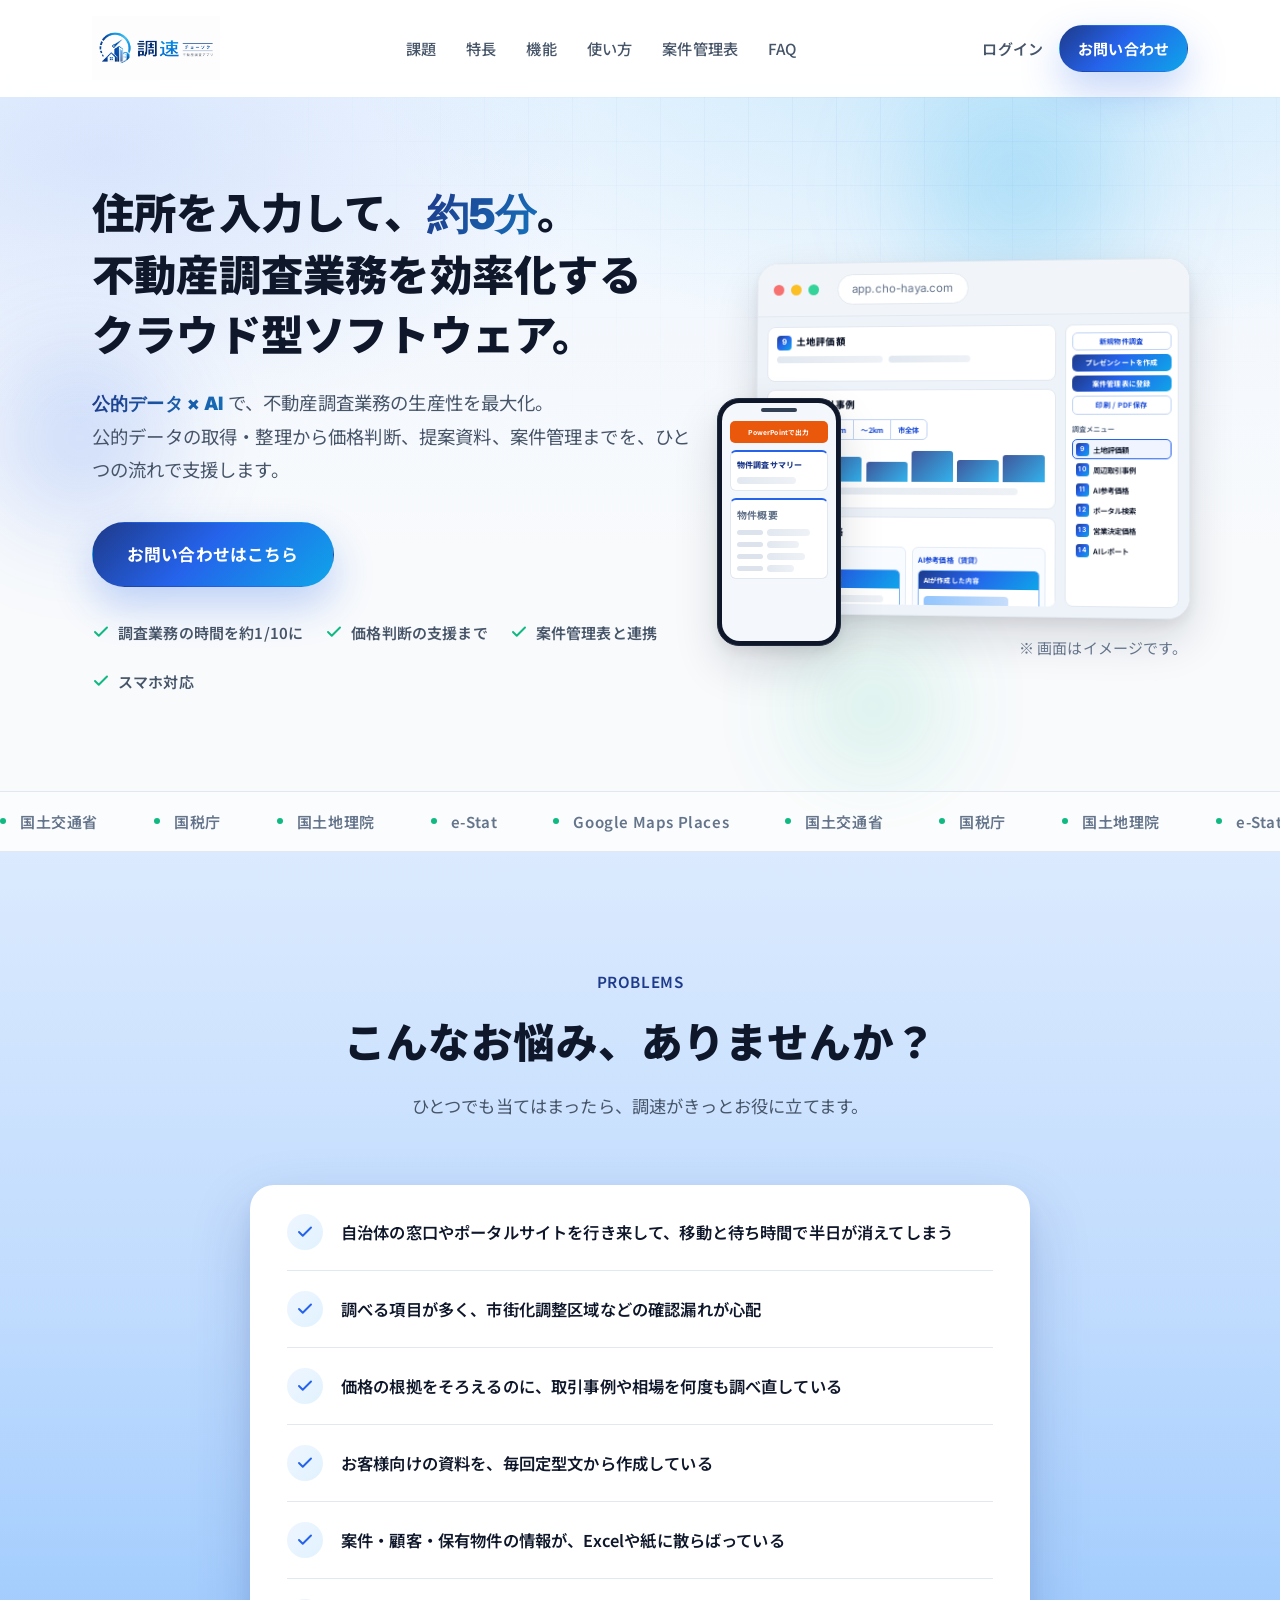
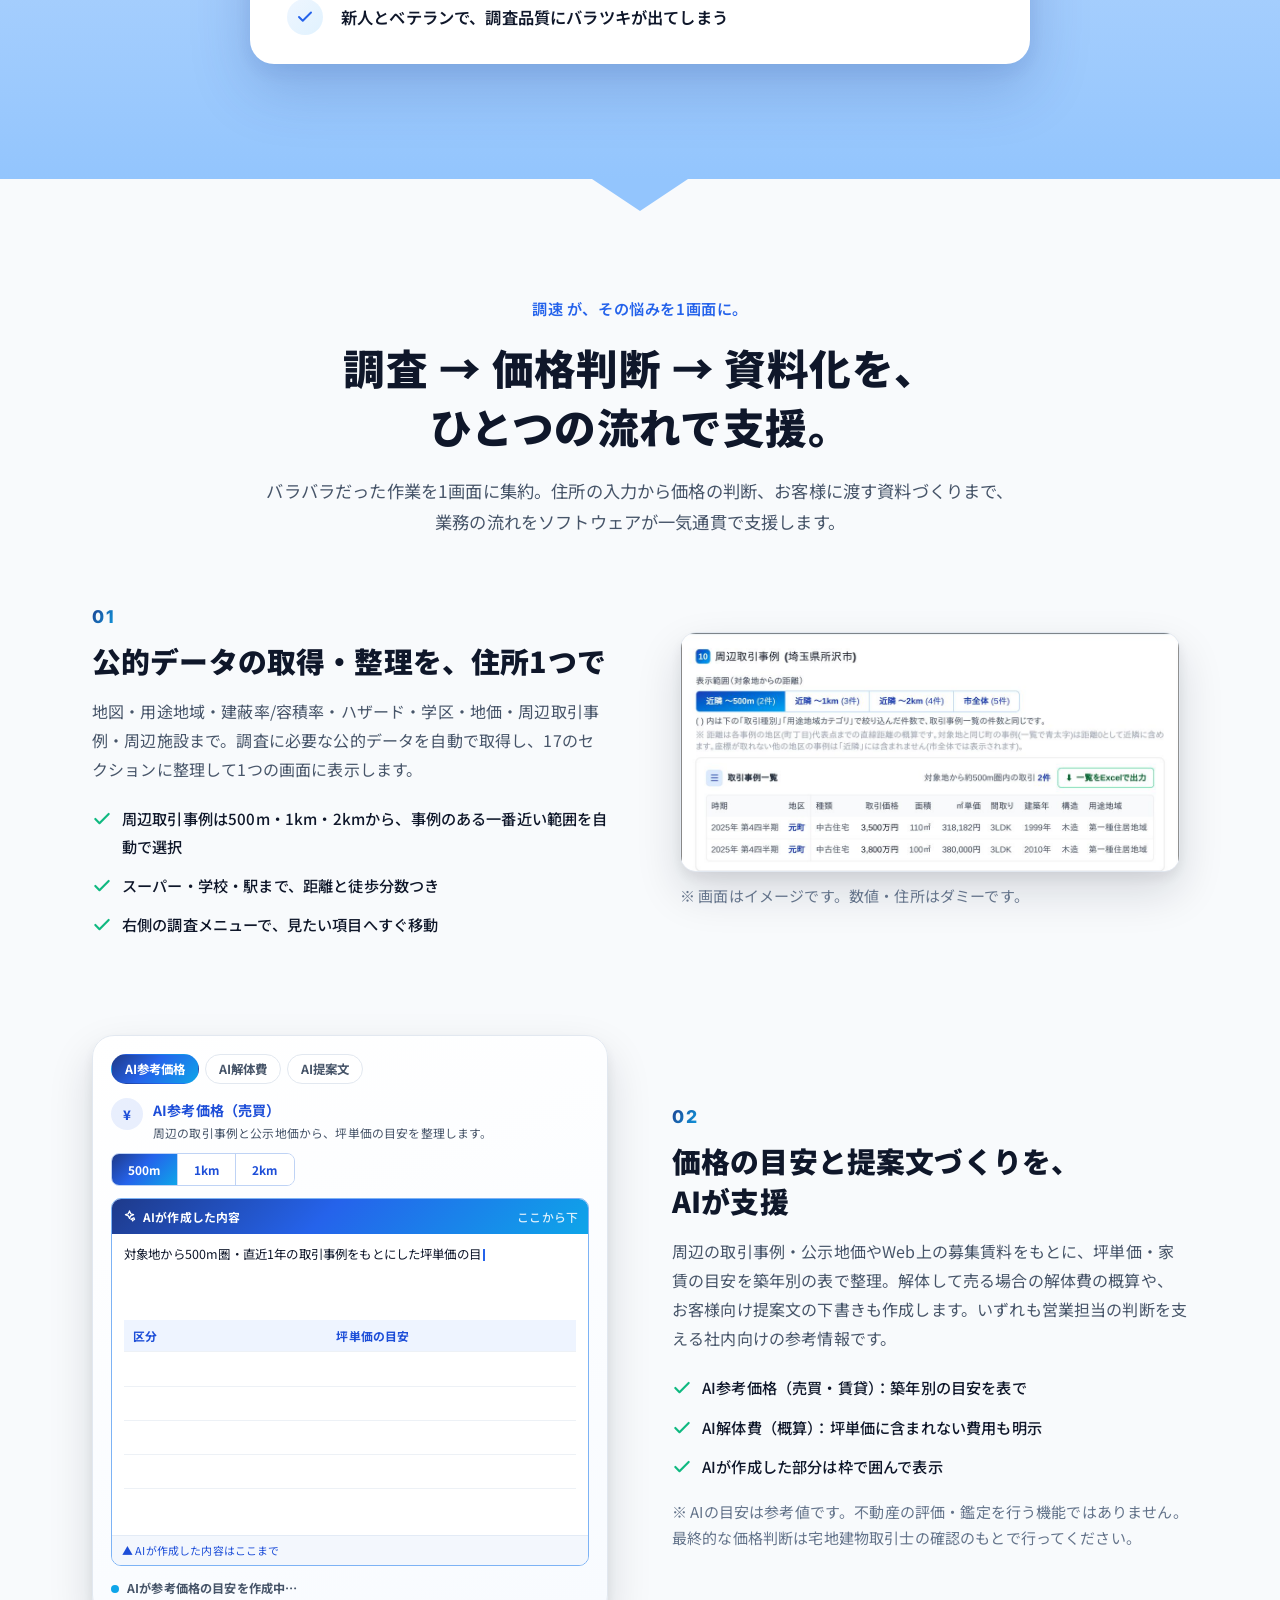
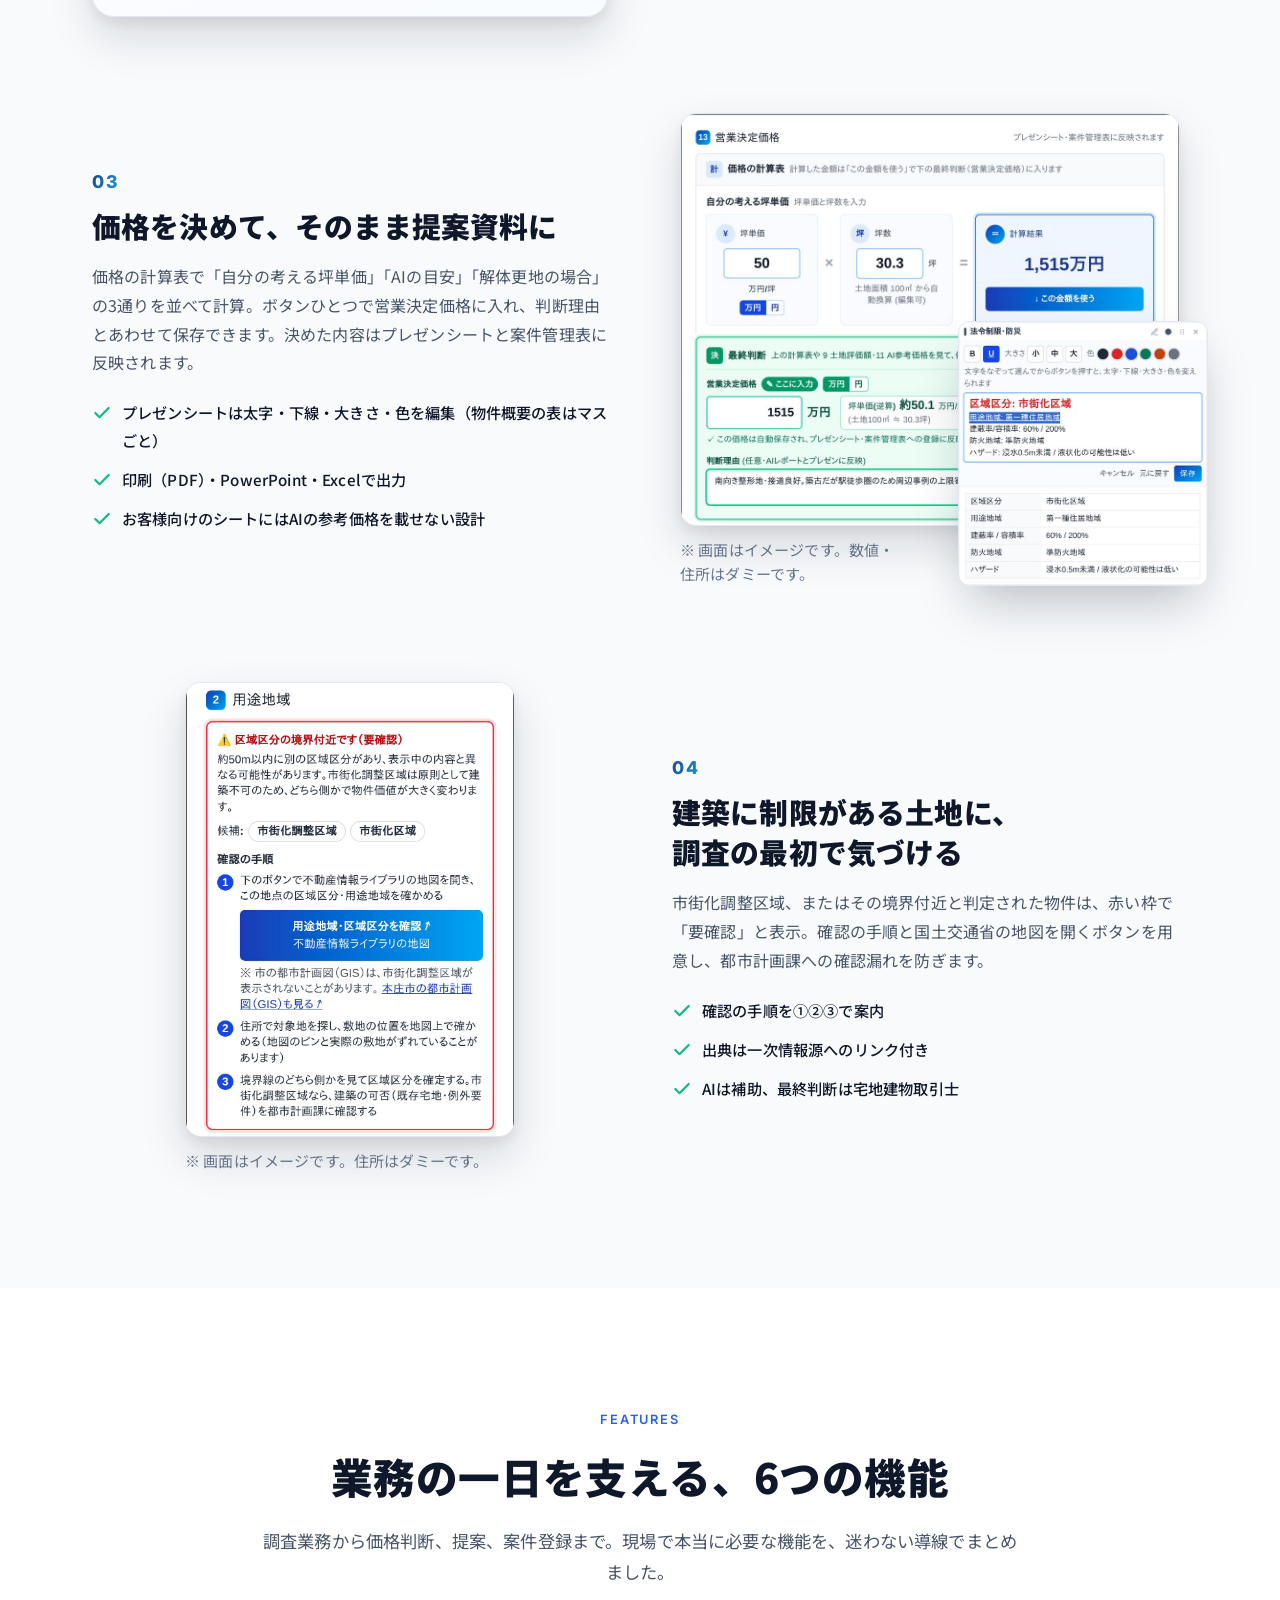
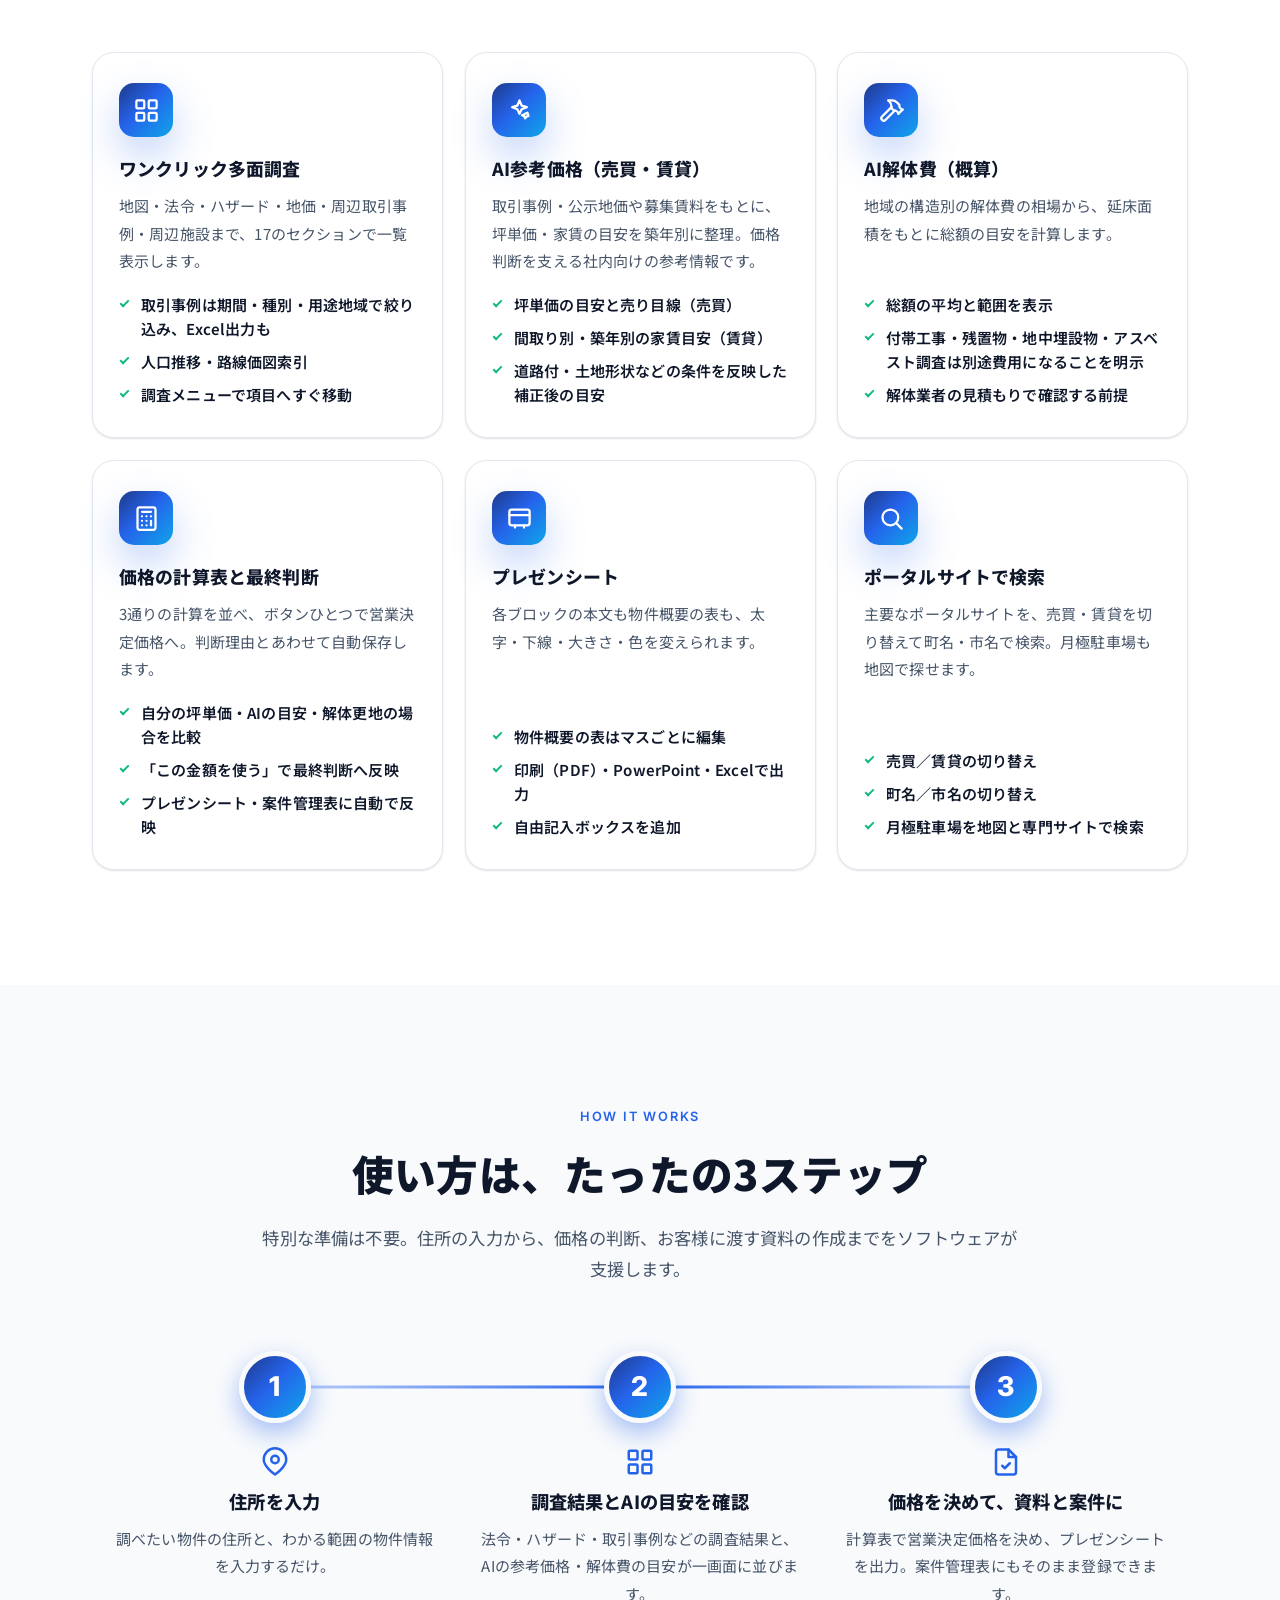
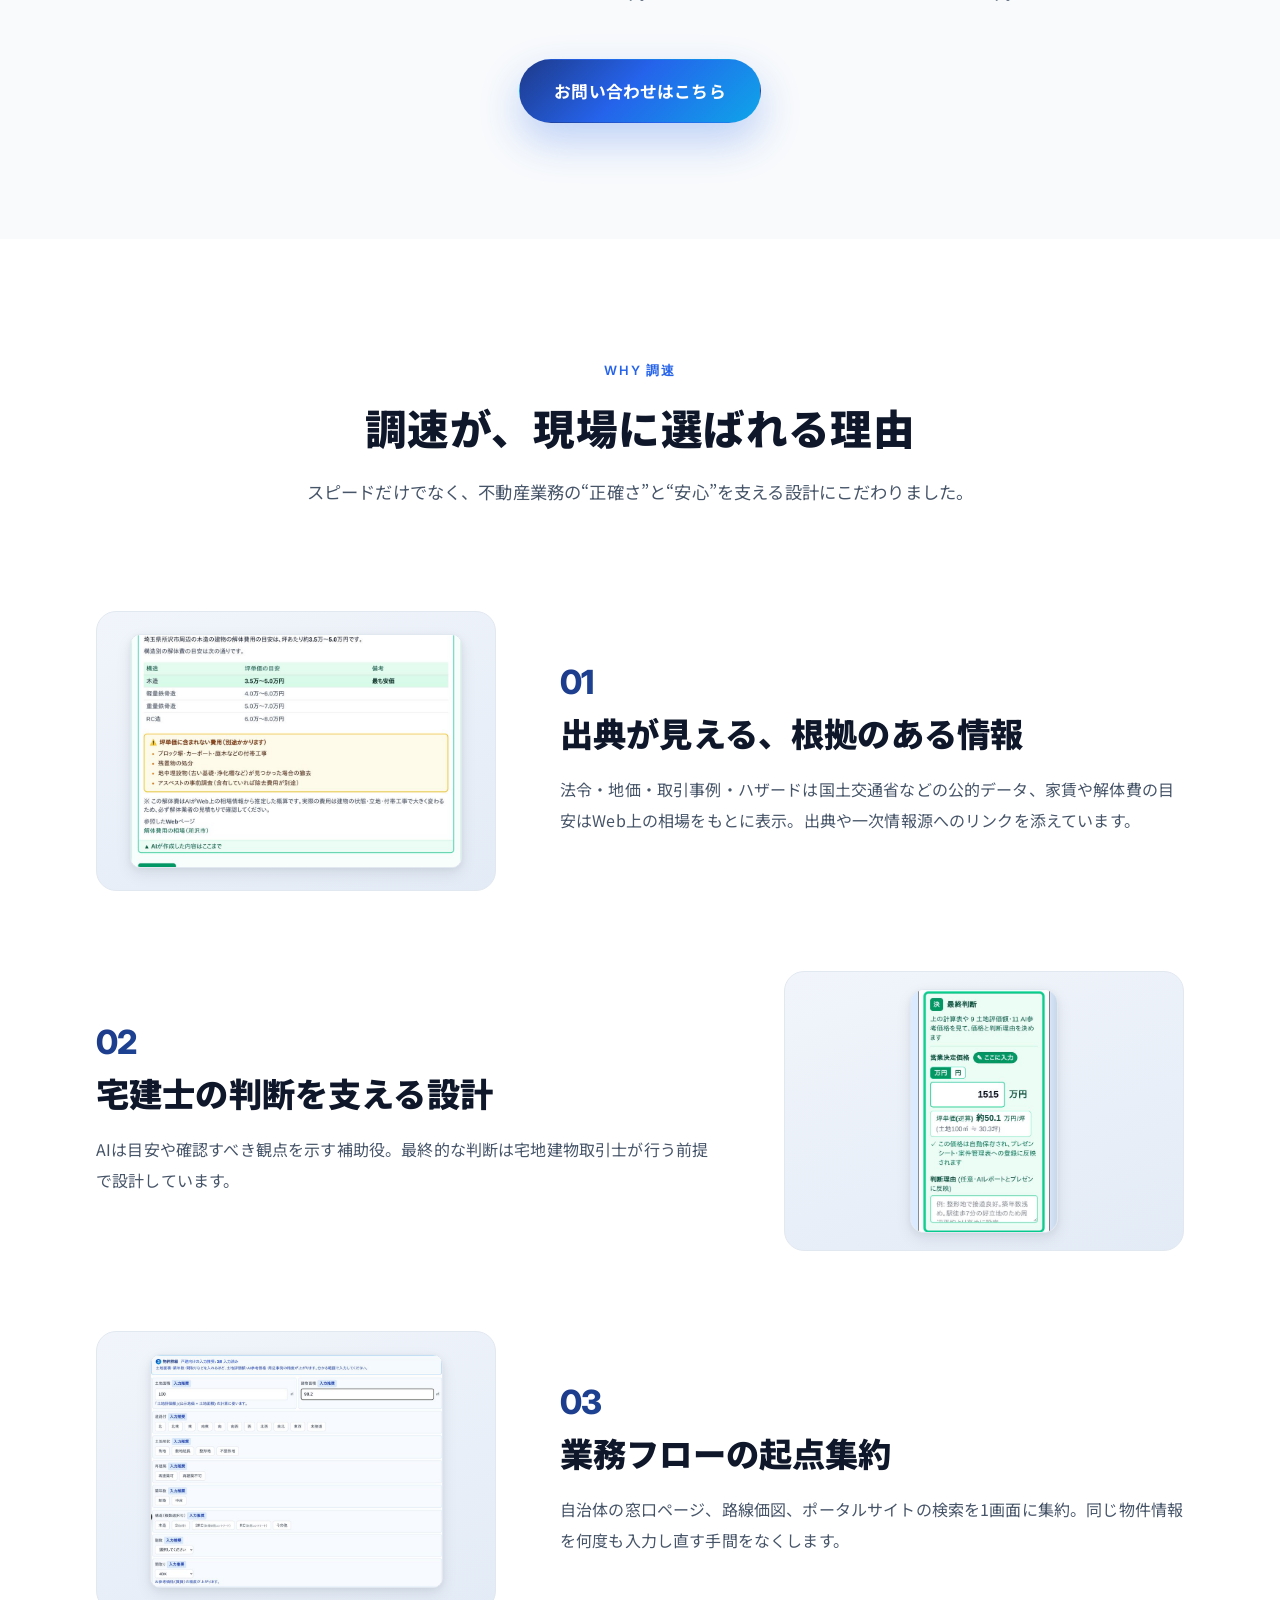
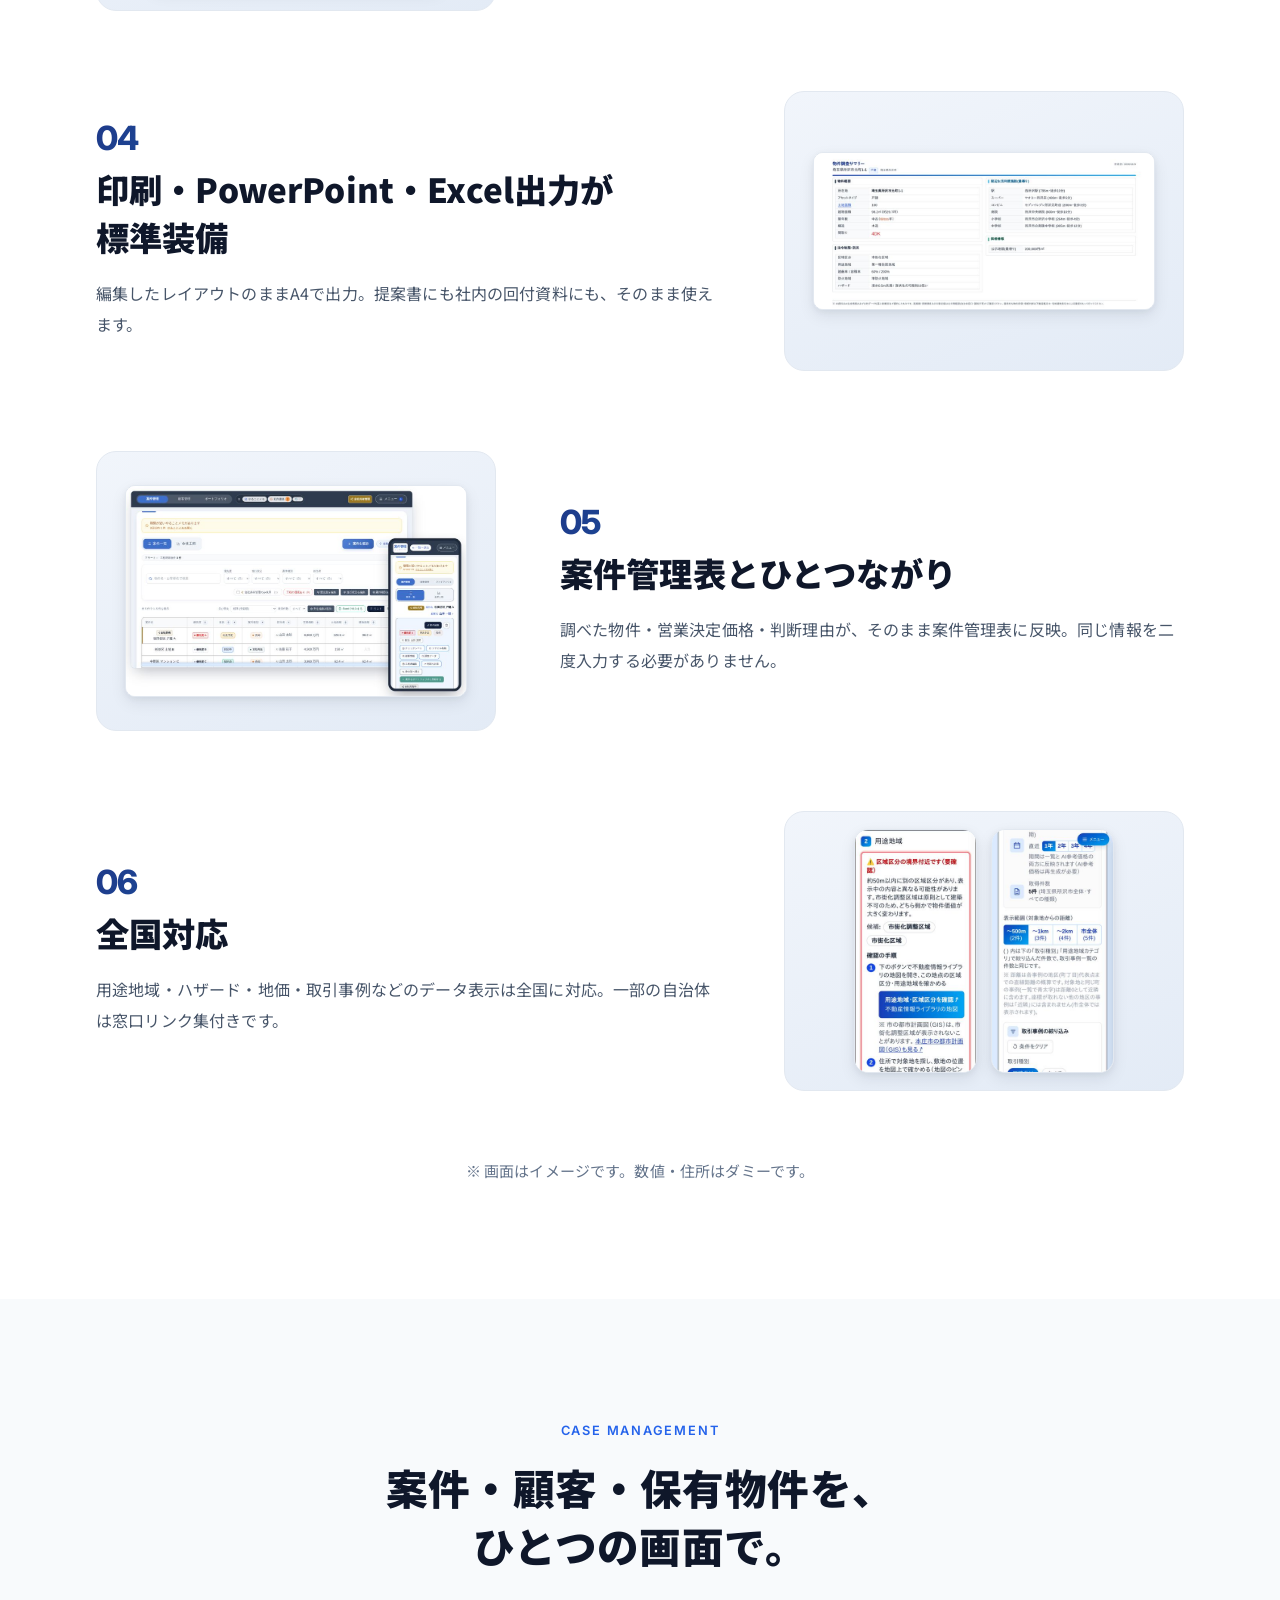
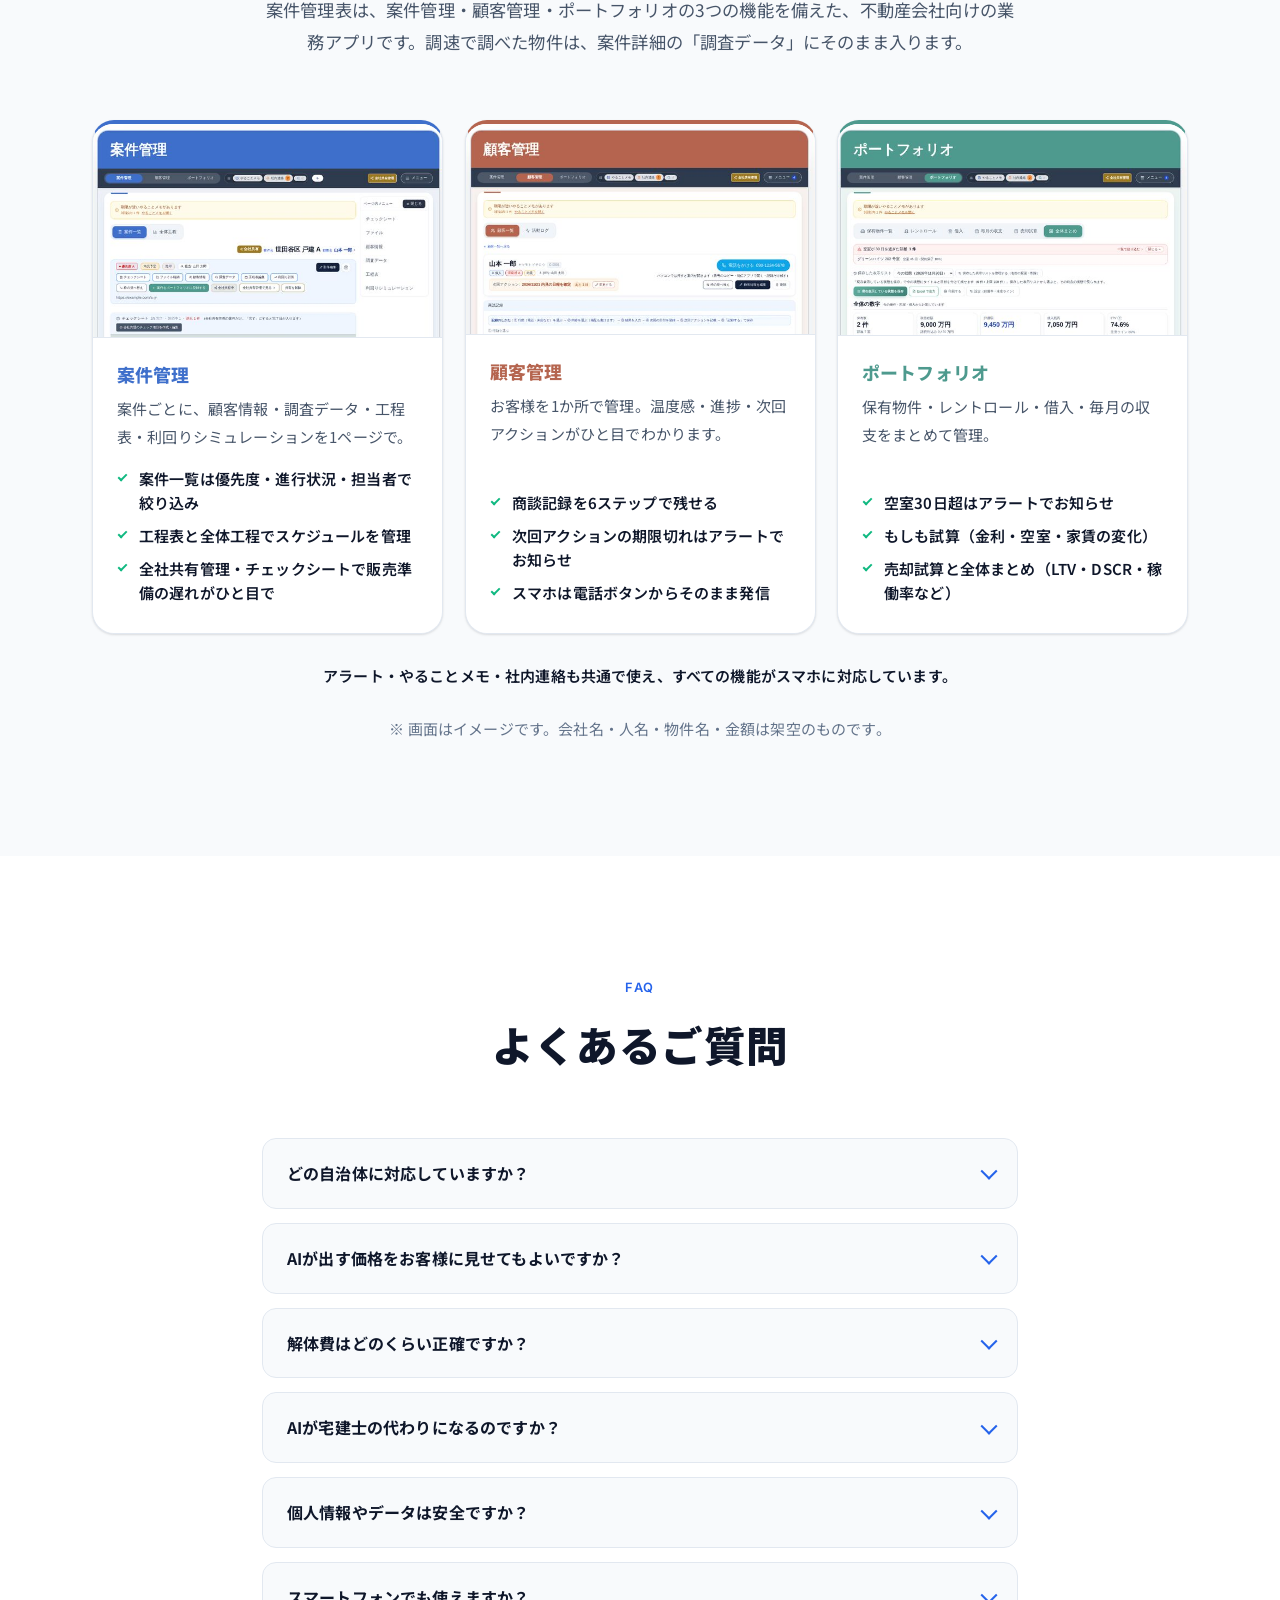
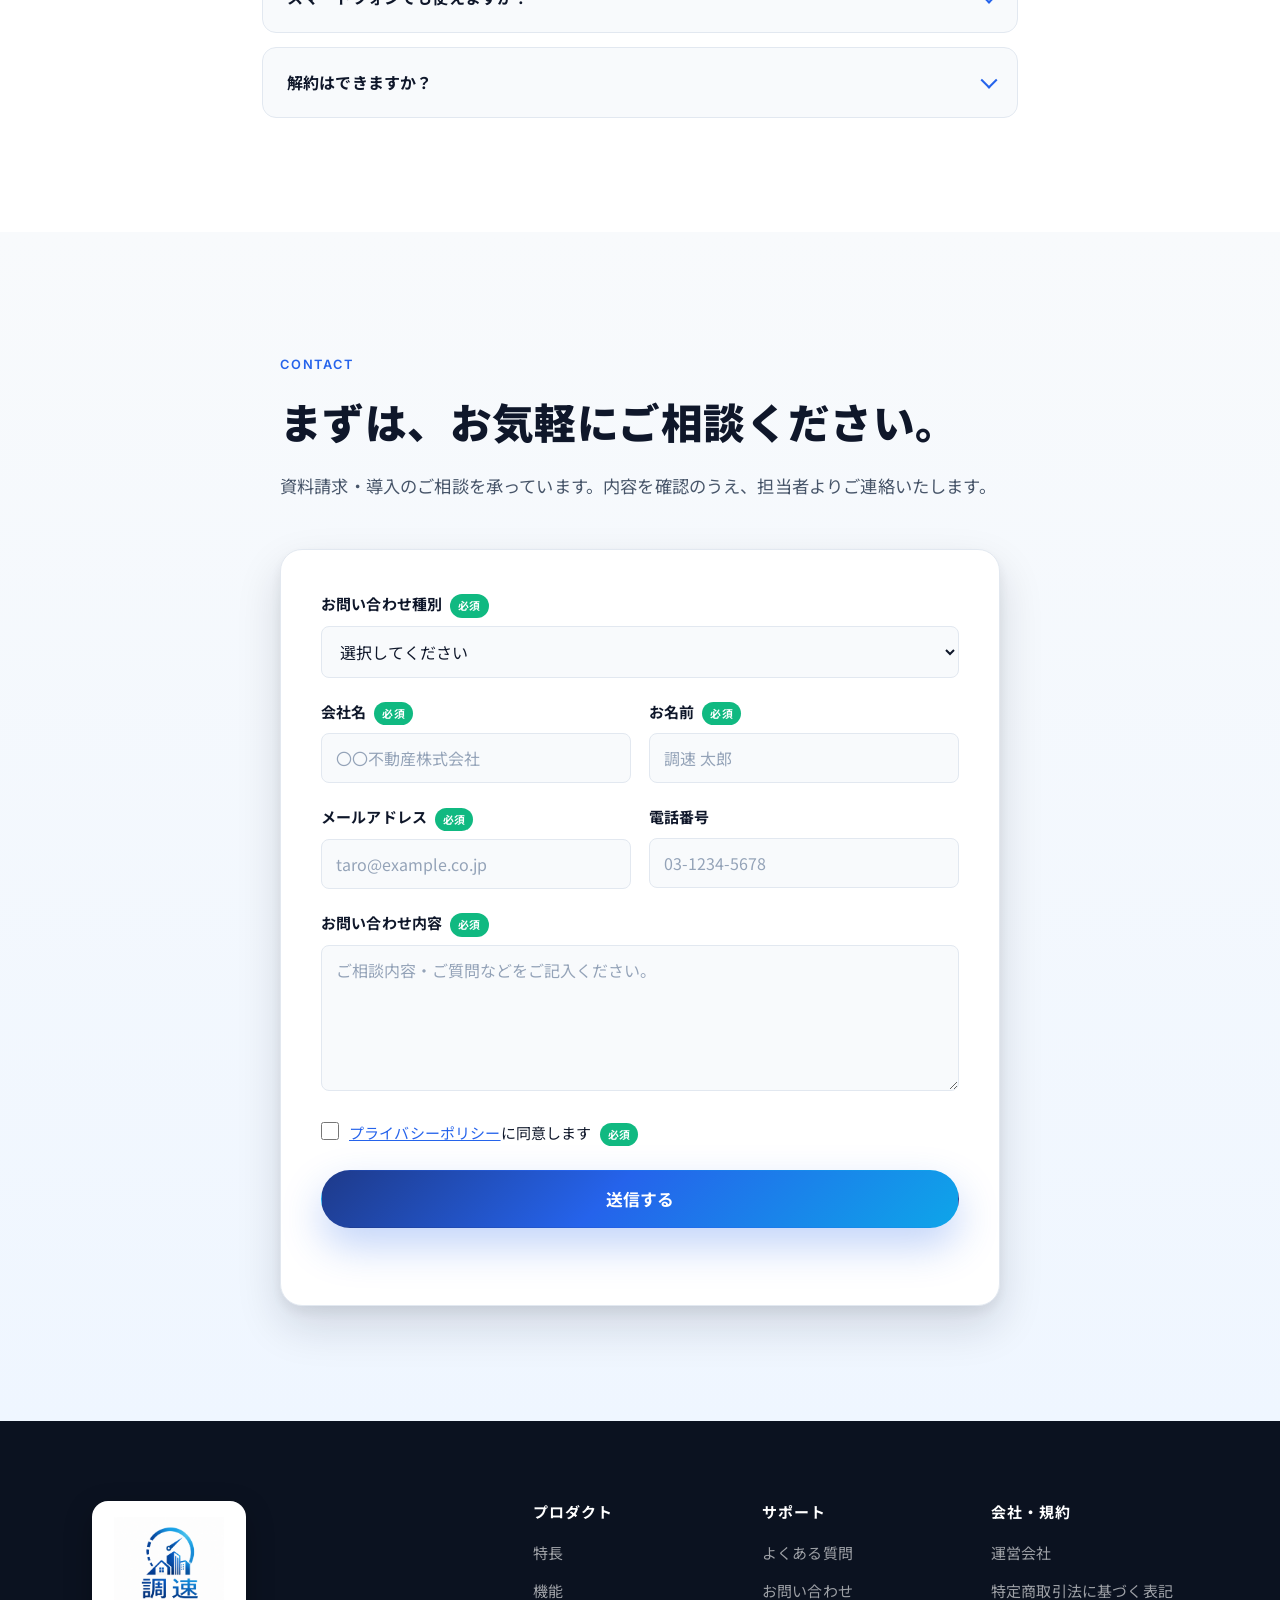
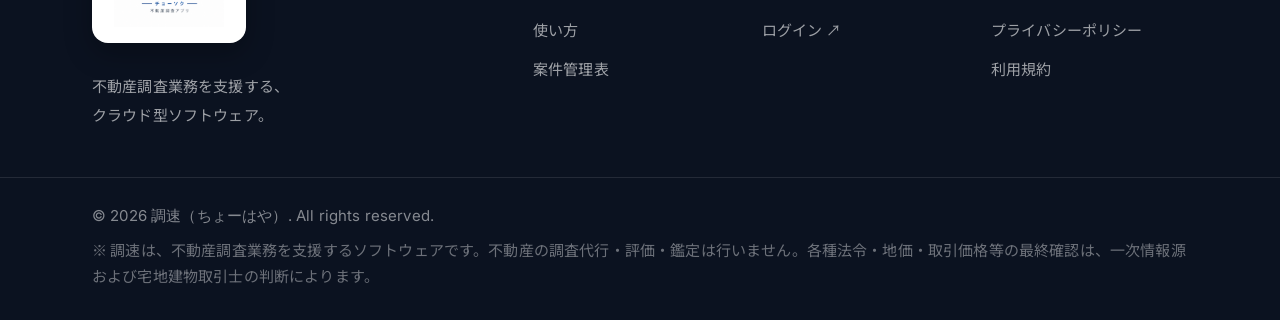
==== commit 1b5eada6: "カンプ：FVとAI（特長02）を実画面風のアニメーションに変更 - FV：調査画面の構成（番号付きの調査結果＋右の調査メニュー）に似せ、   メニューの選択位置と左の画面スクロールが連動するアニメーシ" ====
--- a/comp/index.html
+++ b/comp/index.html
@@ -116,21 +116,87 @@
 
         <!-- 製品画面（実画面：PC + スマホ） -->
         <div class="hero-visual hero-anim-visual">
-          <div class="mock-window">
+          <!-- 製品モック：実際の調査画面の構成（左＝番号付きの調査結果、右＝調査メニュー）に似せたアニメーション -->
+          <div class="mock-window" role="img" aria-label="調速の調査画面のイメージ（左に調査結果、右に調査メニュー）">
             <div class="mock-bar">
               <span class="mock-dot"></span><span class="mock-dot"></span><span class="mock-dot"></span>
               <span class="mock-url">app.cho-haya.com</span>
             </div>
-            <img class="mock-shot" src="assets/screens/hero-pc.jpg" alt="調速の調査画面（AI参考価格と右側の調査メニュー）" width="1000" height="625">
-          </div>
-
-          <div class="mock-phone">
-            <div class="mock-phone-notch" aria-hidden="true"></div>
-            <div class="mock-phone-screen mock-phone-screen--shot">
-              <img src="assets/screens/hero-sp.jpg" alt="プレゼンシートのスマホ表示" width="300" height="649">
-            </div>
-          </div>
-          <p class="shot-cap shot-cap--hero">※ 画面はイメージです。数値・住所はダミーです。</p>
+            <div class="fvm-body" aria-hidden="true">
+              <div class="fvm-main">
+                <div class="fvm-track">
+                  <section class="fvm-card fvm-card--9">
+                    <h4><span class="fvm-no">9</span>土地評価額</h4>
+                    <div class="fvm-row"><span class="mock-skel w40"></span><span class="mock-skel w30"></span></div>
+                  </section>
+                  <section class="fvm-card fvm-card--10">
+                    <h4><span class="fvm-no">10</span>周辺取引事例</h4>
+                    <div class="fvm-seg"><span class="is-on">〜500m</span><span>〜1km</span><span>〜2km</span><span>市全体</span></div>
+                    <div class="fvm-chart"><span class="mock-bars"><i style="height:45%"></i><i style="height:70%"></i><i style="height:55%"></i><i style="height:85%"></i><i style="height:62%"></i><i style="height:76%"></i></span></div>
+                    <div class="fvm-row"><span class="mock-skel w90"></span></div>
+                  </section>
+                  <section class="fvm-card fvm-card--11">
+                    <h4><span class="fvm-no">11</span>AI参考価格</h4>
+                    <div class="fvm-cols">
+                      <div class="fvm-box">
+                        <span class="fvm-label">AI参考価格（売買）</span>
+                        <div class="fvm-ai fvm-ai--glow"><span class="fvm-ai-head">AIが作成した内容</span><span class="mock-skel w90"></span><span class="mock-skel w70"></span><span class="mock-skel w80"></span></div>
+                      </div>
+                      <div class="fvm-box">
+                        <span class="fvm-label">AI参考価格（賃貸）</span>
+                        <div class="fvm-ai"><span class="fvm-ai-head">AIが作成した内容</span><span class="fvm-big"></span><span class="mock-skel w80"></span><span class="mock-skel w60"></span></div>
+                      </div>
+                    </div>
+                  </section>
+                  <section class="fvm-card fvm-card--12">
+                    <h4><span class="fvm-no">12</span>ポータルサイトで検索</h4>
+                    <div class="fvm-chips"><span></span><span></span><span></span><span></span></div>
+                  </section>
+                  <section class="fvm-card fvm-card--13">
+                    <h4><span class="fvm-no">13</span>営業決定価格</h4>
+                    <div class="fvm-calc"><span class="fvm-cell"></span><b>×</b><span class="fvm-cell"></span><b>=</b><span class="fvm-cell fvm-cell--result"></span></div>
+                    <div class="fvm-final"><span class="fvm-final-tag">最終判断</span><span class="mock-skel w50"></span></div>
+                  </section>
+                  <section class="fvm-card fvm-card--14">
+                    <h4><span class="fvm-no">14</span>AIレポート</h4>
+                    <span class="mock-skel w90"></span><span class="mock-skel w70"></span>
+                  </section>
+                </div>
+              </div>
+              <div class="fvm-menu">
+                <span class="fvm-btn fvm-btn--ghost">新規物件調査</span>
+                <span class="fvm-btn">プレゼンシートを作成</span>
+                <span class="fvm-btn">案件管理表に登録</span>
+                <span class="fvm-btn fvm-btn--ghost">印刷 / PDF保存</span>
+                <span class="fvm-menu-label">調査メニュー</span>
+                <ol class="fvm-menu-list">
+                  <li class="fvm-menu-active"></li>
+                  <li><span>9</span>土地評価額</li>
+                  <li><span>10</span>周辺取引事例</li>
+                  <li><span>11</span>AI参考価格</li>
+                  <li><span>12</span>ポータル検索</li>
+                  <li><span>13</span>営業決定価格</li>
+                  <li><span>14</span>AIレポート</li>
+                </ol>
+              </div>
+            </div>
+          </div>
+
+          <div class="mock-phone" aria-hidden="true">
+            <div class="mock-phone-notch"></div>
+            <div class="mock-phone-screen fvm-phone">
+              <span class="fvm-phone-btn">PowerPointで出力</span>
+              <div class="fvm-phone-card">
+                <b>物件調査サマリー</b>
+                <span class="mock-skel w70"></span>
+              </div>
+              <div class="fvm-phone-card">
+                <span class="mock-panel-tag">物件概要</span>
+                <div class="fvm-phone-rows"><i></i><span class="mock-skel w80"></span><i></i><span class="mock-skel w60"></span><i></i><span class="mock-skel w70"></span><i></i><span class="mock-skel w50"></span></div>
+              </div>
+            </div>
+          </div>
+          <p class="shot-cap shot-cap--hero">※ 画面はイメージです。</p>
         </div>
       </div>
 
@@ -223,10 +289,70 @@
             <p class="sol-note">※ AIの目安は参考値です。不動産の評価・鑑定を行う機能ではありません。最終的な価格判断は宅地建物取引士の確認のもとで行ってください。</p>
           </div>
           <div class="sol-visual reveal reveal--right">
-            <figure class="shot">
-              <img src="assets/screens/sol-02.jpg" alt="AI参考価格（売買・賃貸）と「AIが作成した内容」の枠" width="1040" height="750" loading="lazy">
-              <figcaption class="shot-cap">※ 画面はイメージです。数値・住所はダミーです。</figcaption>
-            </figure>
+<div class="mock-card aim" data-ai-demo aria-label="AIが価格の目安・解体費・提案文を作成するイメージ">
+              <div class="aim-tabs">
+                <button type="button" class="aim-tab is-active" data-tab="price">AI参考価格</button>
+                <button type="button" class="aim-tab" data-tab="demolition">AI解体費</button>
+                <button type="button" class="aim-tab" data-tab="proposal">AI提案文</button>
+              </div>
+              <div class="aim-panes">
+                <div class="aim-pane is-active" data-pane="price">
+                  <div class="aim-head"><span class="aim-ico">¥</span><p><b>AI参考価格（売買）</b><small>周辺の取引事例と公示地価から、坪単価の目安を整理します。</small></p></div>
+                  <div class="aim-range"><span class="is-on">500m</span><span>1km</span><span>2km</span></div>
+                  <div class="aim-frame">
+                    <div class="aim-frame-head"><svg class="ico" viewBox="0 0 24 24" aria-hidden="true"><path d="M12 3l1.9 4.6L18.5 9l-4.6 1.9L12 15l-1.9-4.1L5.5 9l4.6-1.4z"/><path d="M19 14l.8 2 .2.8-2 .8L17 19l-.8-2-2-.8 2-.8z"/></svg>AIが作成した内容<span>ここから下</span></div>
+                    <div class="aim-frame-body">
+                      <p class="aim-text" data-type="対象地から500m圏・直近1年の取引事例をもとにした坪単価の目安です。周辺は築30〜40年の戸建てが中心で、公示地価の水準とも大きな乖離はありません。"></p>
+                      <table class="aim-table">
+                        <thead><tr><th>区分</th><th>坪単価の目安</th></tr></thead>
+                        <tbody>
+                          <tr><td>築10年未満</td><td><span class="aim-bar" style="width:86%"></span></td></tr>
+                          <tr><td>築10〜20年</td><td><span class="aim-bar" style="width:76%"></span></td></tr>
+                          <tr><td>築20〜30年</td><td><span class="aim-bar" style="width:68%"></span></td></tr>
+                          <tr class="is-hl"><td>築30〜40年</td><td><span class="aim-bar" style="width:60%"></span></td></tr>
+                          <tr><td>築40〜50年</td><td><span class="aim-bar" style="width:52%"></span></td></tr>
+                        </tbody>
+                      </table>
+                    </div>
+                    <div class="aim-frame-foot">▲ AIが作成した内容はここまで</div>
+                  </div>
+                </div>
+
+                <div class="aim-pane" data-pane="demolition">
+                  <div class="aim-head"><span class="aim-ico">解</span><p><b>AI解体費（概算）</b><small>構造別の解体費の相場から、延床面積をもとに総額の目安を計算します。</small></p></div>
+                  <div class="aim-frame">
+                    <div class="aim-frame-head"><svg class="ico" viewBox="0 0 24 24" aria-hidden="true"><path d="M12 3l1.9 4.6L18.5 9l-4.6 1.9L12 15l-1.9-4.1L5.5 9l4.6-1.4z"/><path d="M19 14l.8 2 .2.8-2 .8L17 19l-.8-2-2-.8 2-.8z"/></svg>AIが作成した内容<span>ここから下</span></div>
+                    <div class="aim-frame-body">
+                      <p class="aim-text" data-type="対象地域の構造別の相場をもとに、延床面積から解体費の総額の目安を計算しました。実際の費用は解体業者の見積もりで確認してください。"></p>
+                      <table class="aim-table">
+                        <thead><tr><th>構造</th><th>坪単価の目安</th></tr></thead>
+                        <tbody>
+                          <tr class="is-hl"><td>木造</td><td><span class="aim-bar" style="width:50%"></span></td></tr>
+                          <tr><td>軽量鉄骨造</td><td><span class="aim-bar" style="width:62%"></span></td></tr>
+                          <tr><td>重量鉄骨造</td><td><span class="aim-bar" style="width:72%"></span></td></tr>
+                          <tr><td>RC造</td><td><span class="aim-bar" style="width:84%"></span></td></tr>
+                        </tbody>
+                      </table>
+                      <p class="aim-note aim-reveal"><b>坪単価に含まれない費用（別途）</b>付帯工事・残置物の処分・地中埋設物の撤去・アスベストの事前調査</p>
+                    </div>
+                    <div class="aim-frame-foot">▲ AIが作成した内容はここまで</div>
+                  </div>
+                </div>
+
+                <div class="aim-pane" data-pane="proposal">
+                  <div class="aim-head"><span class="aim-ico">文</span><p><b>AI提案文</b><small>周辺データと担当者のメモから、お客様向けの文章を下書きします。</small></p></div>
+                  <div class="aim-memo"><span>担当者メモ</span>子育て世帯向け・駅近を強調</div>
+                  <div class="aim-frame">
+                    <div class="aim-frame-head"><svg class="ico" viewBox="0 0 24 24" aria-hidden="true"><path d="M12 3l1.9 4.6L18.5 9l-4.6 1.9L12 15l-1.9-4.1L5.5 9l4.6-1.4z"/><path d="M19 14l.8 2 .2.8-2 .8L17 19l-.8-2-2-.8 2-.8z"/></svg>AIが作成した内容<span>ここから下</span></div>
+                    <div class="aim-frame-body">
+                      <p class="aim-text aim-text--long" data-type="最寄り駅まで徒歩8分。周辺にはスーパーや小学校が揃い、子育て世帯にも暮らしやすいエリアです。落ち着いた住環境で、はじめてのマイホームにも安心してお選びいただけます。"></p>
+                    </div>
+                    <div class="aim-frame-foot">▲ AIが作成した内容はここまで</div>
+                  </div>
+                </div>
+              </div>
+              <div class="aim-status"><span class="aim-dot"></span><span class="aim-status-text">AIが作成します</span></div>
+            </div>
           </div>
         </div>
 
--- a/comp/style.css
+++ b/comp/style.css
@@ -1108,3 +1108,174 @@
 @media (max-width: 900px) {
   .shot-cap--hero { text-align: left; margin-top: 14px; max-width: 62%; }
 }
+
+/* ===================================================================
+   FV 製品モック（実際の調査画面に似せたアニメーション）
+   左＝番号付きの調査結果カードがスクロール、右＝調査メニューの選択位置が連動して移動
+   =================================================================== */
+.fvm-body {
+  display: grid; grid-template-columns: minmax(0, 1fr) 112px; gap: 9px;
+  height: 300px; padding: 10px; background: #EEF3FA;
+}
+.fvm-main { position: relative; overflow: hidden; border-radius: 8px; }
+.fvm-track { display: flex; flex-direction: column; gap: 8px; animation: fvmScroll 12s var(--ease) infinite; }
+.fvm-card {
+  flex: none; background: #fff; border: 1px solid var(--c-border); border-radius: 8px;
+  padding: 8px 9px; display: flex; flex-direction: column; gap: 6px; overflow: hidden;
+}
+.fvm-card--9  { height: 56px; }
+.fvm-card--10 { height: 120px; }
+.fvm-card--11 { height: 150px; }
+.fvm-card--12 { height: 70px; }
+.fvm-card--13 { height: 100px; }
+.fvm-card--14 { height: 80px; }
+.fvm-card h4 { display: flex; align-items: center; gap: 5px; margin: 0; font-size: .6rem; font-weight: 800; color: var(--c-text); line-height: 1.2; }
+.fvm-no {
+  display: inline-grid; place-items: center; min-width: 15px; height: 15px; padding: 0 3px;
+  border-radius: 4px; background: var(--grad-brand); color: #fff;
+  font-family: var(--font-en); font-size: .5rem; font-weight: 700;
+}
+.fvm-row { display: flex; gap: 6px; }
+.fvm-row .mock-skel { flex: none; }
+.mock-skel.w30 { width: 30%; }
+.fvm-seg { display: flex; border: 1px solid #BFD3F5; border-radius: 5px; overflow: hidden; width: max-content; }
+.fvm-seg span { font-size: .46rem; font-weight: 700; padding: 3px 7px; color: var(--c-primary-700); }
+.fvm-seg span + span { border-left: 1px solid #BFD3F5; }
+.fvm-seg .is-on { background: var(--grad-brand); color: #fff; }
+.fvm-chart .mock-bars { height: 36px; }
+.fvm-cols { display: grid; grid-template-columns: 1fr 1fr; gap: 6px; flex: 1; }
+.fvm-box { display: flex; flex-direction: column; gap: 4px; border: 1px solid #E3EBF6; border-radius: 6px; padding: 5px; background: #F8FBFF; }
+.fvm-label { font-size: .46rem; font-weight: 700; color: var(--c-primary-700); }
+.fvm-ai { flex: 1; display: flex; flex-direction: column; gap: 5px; border: 1px solid #7DB3F5; border-radius: 5px; padding: 0 5px 6px; background: #fff; overflow: hidden; }
+.fvm-ai-head { margin: 0 -5px 2px; padding: 3px 5px; background: var(--grad-brand); color: #fff; font-size: .42rem; font-weight: 700; }
+.fvm-ai--glow { animation: fvmGlowAi 12s ease-out infinite; }
+.fvm-big { display: block; height: 11px; width: 78%; border-radius: 4px; background: linear-gradient(90deg, #93C5FD, #C7DDFB); }
+.fvm-chips { display: flex; gap: 5px; flex-wrap: wrap; }
+.fvm-chips span { width: 42px; height: 14px; border-radius: 999px; background: #EEF4FF; border: 1px solid #D6E4FA; }
+.fvm-calc { display: flex; align-items: center; gap: 4px; }
+.fvm-calc b { font-size: .55rem; color: var(--c-muted); }
+.fvm-cell { flex: 1; height: 26px; border: 1px solid var(--c-border); border-radius: 5px; background: #F8FBFF; }
+.fvm-cell--result { border-color: #7DB3F5; background: #EEF5FF; animation: fvmGlowCalc 12s ease-out infinite; }
+.fvm-final { display: flex; align-items: center; gap: 6px; border: 1px solid #6EE7B7; background: #ECFDF5; border-radius: 5px; padding: 4px 6px; }
+.fvm-final-tag { font-size: .44rem; font-weight: 800; color: #047857; }
+
+.fvm-menu { display: flex; flex-direction: column; gap: 4px; background: #fff; border: 1px solid var(--c-border); border-radius: 8px; padding: 7px 6px; overflow: hidden; }
+.fvm-btn {
+  display: block; text-align: center; font-size: .44rem; font-weight: 700; line-height: 1.2;
+  padding: 4px 3px; border-radius: 5px; color: #fff; background: var(--grad-brand);
+}
+.fvm-btn--ghost { background: #fff; color: var(--c-primary-700); border: 1px solid #BFD3F5; }
+.fvm-menu-label { margin: 4px 0 0; font-size: .44rem; font-weight: 700; color: var(--c-muted); }
+.fvm-menu-list { position: relative; list-style: none; margin: 0; padding: 0; }
+.fvm-menu-list li { position: relative; z-index: 1; display: flex; align-items: center; gap: 4px; height: 20px; padding: 0 4px; font-size: .46rem; font-weight: 600; color: var(--c-text); white-space: nowrap; }
+.fvm-menu-list li span { display: inline-grid; place-items: center; min-width: 13px; height: 13px; border-radius: 3px; background: var(--grad-brand); color: #fff; font-family: var(--font-en); font-size: .42rem; }
+.fvm-menu-list .fvm-menu-active {
+  position: absolute; z-index: 0; left: 0; right: 0; top: 0; height: 20px; padding: 0;
+  border: 1.5px solid var(--c-primary-600); border-radius: 5px; background: rgba(37, 99, 235, .07);
+  animation: fvmMenu 12s var(--ease) infinite;
+}
+/* 12秒で 10 → 11 → 13 → 9 の順に表示位置を移動（カードの高さと連動） */
+@keyframes fvmScroll {
+  0%, 20%  { transform: translateY(-64px); }
+  25%, 45% { transform: translateY(-192px); }
+  50%, 70% { transform: translateY(-316px); }
+  75%, 95% { transform: translateY(0); }
+  100%     { transform: translateY(-64px); }
+}
+@keyframes fvmMenu {
+  0%, 20%  { transform: translateY(20px); }
+  25%, 45% { transform: translateY(40px); }
+  50%, 70% { transform: translateY(80px); }
+  75%, 95% { transform: translateY(0); }
+  100%     { transform: translateY(20px); }
+}
+@keyframes fvmGlowAi {
+  0%, 26%, 46%, 100% { box-shadow: 0 0 0 0 rgba(56, 189, 248, 0); }
+  32% { box-shadow: 0 0 0 3px rgba(56, 189, 248, .45), 0 0 16px rgba(56, 189, 248, .55); }
+}
+@keyframes fvmGlowCalc {
+  0%, 51%, 71%, 100% { box-shadow: 0 0 0 0 rgba(56, 189, 248, 0); }
+  57% { box-shadow: 0 0 0 3px rgba(56, 189, 248, .45), 0 0 16px rgba(56, 189, 248, .55); }
+}
+/* スマホ枠：プレゼンシートのスマホ表示に似せる */
+.fvm-phone { padding: 18px 8px 10px; gap: 7px; background: #F4F7FB; }
+.fvm-phone-btn { display: block; text-align: center; font-size: .42rem; font-weight: 700; color: #fff; background: #EA580C; border-radius: 5px; padding: 5px 2px; }
+.fvm-phone-card { background: #fff; border: 1px solid var(--c-border); border-top: 2px solid var(--c-primary-600); border-radius: 6px; padding: 6px; display: flex; flex-direction: column; gap: 5px; }
+.fvm-phone-card b { font-size: .5rem; font-weight: 800; color: var(--c-primary-800, #1E3A8A); }
+.fvm-phone-rows { display: grid; grid-template-columns: 26px 1fr; gap: 5px 4px; align-items: center; }
+.fvm-phone-rows i { display: block; height: 5px; border-radius: 3px; background: #DCE3EC; }
+
+/* ===================================================================
+   特長02：AIの作成アニメーション（AI参考価格 → AI解体費 → AI提案文）
+   =================================================================== */
+.aim { padding: 18px 18px 16px; background: linear-gradient(160deg, #fff 0%, #F8FBFF 100%); max-width: 520px; }
+.aim-tabs { display: flex; flex-wrap: wrap; gap: 6px; margin-bottom: 14px; }
+.aim-tab {
+  font: inherit; font-size: .78rem; font-weight: 700; line-height: 1; cursor: pointer;
+  padding: 8px 13px; border-radius: var(--radius-pill);
+  border: 1px solid var(--c-border); background: #fff; color: var(--c-text-sub);
+  transition: background .25s, color .25s, border-color .25s;
+}
+.aim-tab.is-active { background: var(--grad-brand); color: #fff; border-color: transparent; }
+.aim-panes { display: grid; }
+.aim-pane { grid-area: 1 / 1; visibility: hidden; opacity: 0; transition: opacity .35s ease; }
+.aim-pane.is-active { visibility: visible; opacity: 1; }
+.aim-head { display: flex; gap: 10px; align-items: flex-start; margin-bottom: 10px; }
+.aim-head p { margin: 0; }
+.aim-ico { flex: none; display: grid; place-items: center; width: 32px; height: 32px; border-radius: 50%; background: rgba(37, 99, 235, .1); color: var(--c-primary-700); font-weight: 800; font-size: .82rem; }
+.aim-head b { display: block; font-size: .88rem; color: var(--c-primary-700); }
+.aim-head small { display: block; font-size: .74rem; color: var(--c-text-sub); line-height: 1.6; }
+.aim-range { display: inline-flex; border: 1px solid #BFD3F5; border-radius: 8px; overflow: hidden; margin-bottom: 12px; }
+.aim-range span { font-size: .74rem; font-weight: 700; padding: 5px 16px; color: var(--c-primary-700); background: #fff; }
+.aim-range span + span { border-left: 1px solid #BFD3F5; }
+.aim-range .is-on { background: var(--grad-brand); color: #fff; }
+.aim-memo { display: flex; gap: 8px; align-items: center; margin-bottom: 12px; font-size: .76rem; color: var(--c-text); background: #F4F7FB; border: 1px dashed #C7D3E3; border-radius: 8px; padding: 7px 10px; }
+.aim-memo span { font-size: .68rem; font-weight: 700; color: var(--c-muted); }
+.aim-frame {
+  border: 1.5px solid #7DB3F5; border-radius: 10px; overflow: hidden; background: #fff;
+  opacity: 0; transform: translateY(10px); transition: opacity .4s ease, transform .4s ease;
+}
+.aim-frame.is-shown { opacity: 1; transform: none; }
+.aim-frame.is-glow { animation: aimGlow 1.8s ease-out 1; }
+@keyframes aimGlow {
+  0%   { box-shadow: 0 0 0 0 rgba(56, 189, 248, .6); }
+  35%  { box-shadow: 0 0 0 6px rgba(56, 189, 248, .3), 0 0 26px rgba(56, 189, 248, .5); }
+  100% { box-shadow: 0 0 0 0 rgba(56, 189, 248, 0); }
+}
+.aim-frame-head { display: flex; align-items: center; gap: 6px; padding: 7px 10px; background: var(--grad-brand); color: #fff; font-size: .74rem; font-weight: 700; }
+.aim-frame-head .ico { width: 15px; height: 15px; }
+.aim-frame-head span { margin-left: auto; font-weight: 500; opacity: .85; }
+.aim-frame-body { padding: 10px 12px 12px; }
+.aim-text { margin: 0 0 10px; min-height: 5.25em; font-size: .78rem; line-height: 1.75; color: var(--c-text); }
+.aim-text--long { min-height: 7em; margin-bottom: 0; }
+.aim-text.is-typing::after { content: ""; display: inline-block; width: 2px; height: 1em; margin-left: 2px; vertical-align: -2px; background: var(--c-primary-600); animation: aimCaret .8s steps(1) infinite; }
+@keyframes aimCaret { 50% { opacity: 0; } }
+.aim-table { width: 100%; border-collapse: collapse; font-size: .74rem; }
+.aim-table th { text-align: left; font-weight: 700; color: var(--c-primary-700); background: #EEF4FF; padding: 5px 9px; }
+.aim-table td { padding: 6px 9px; border-top: 1px solid #EDF1F6; color: var(--c-text); }
+.aim-table td:last-child { width: 55%; }
+.aim-table tr.is-hl td { background: #E6F0FF; font-weight: 700; }
+.aim-table tbody tr, .aim-reveal { opacity: 0; transform: translateX(-6px); transition: opacity .3s ease, transform .3s ease; }
+.aim-table tbody tr.is-shown, .aim-reveal.is-shown { opacity: 1; transform: none; }
+.aim-bar { display: block; height: 8px; border-radius: 4px; background: linear-gradient(90deg, #93C5FD, #DCE8FA); }
+.aim-table tr.is-hl .aim-bar { background: var(--grad-brand); }
+.aim-note { margin: 10px 0 0; padding: 7px 10px; border: 1px solid #F5C451; background: #FFF8E6; border-radius: 8px; font-size: .7rem; color: #8A5A00; line-height: 1.65; }
+.aim-note b { display: block; }
+.aim-frame-foot { padding: 5px 10px; font-size: .68rem; color: var(--c-primary-700); background: #F3F7FD; border-top: 1px solid #E3EBF6; }
+.aim-status { display: flex; align-items: center; gap: 8px; margin-top: 12px; font-size: .76rem; font-weight: 700; color: var(--c-text-sub); }
+.aim-dot { width: 8px; height: 8px; border-radius: 50%; background: var(--c-sky-500); animation: aimPulse 1s ease-in-out infinite; }
+.aim.is-done .aim-dot { background: var(--c-accent); animation: none; }
+@keyframes aimPulse { 50% { opacity: .3; transform: scale(.75); } }
+
+@media (prefers-reduced-motion: reduce) {
+  .fvm-track, .fvm-menu-list .fvm-menu-active, .fvm-ai--glow, .fvm-cell--result { animation: none; }
+}
+/* スマホ枠は左下へ（右の調査メニューの動きを隠さない） */
+.hero-visual .mock-phone { right: auto; left: -34px; bottom: -30px; }
+@media (max-width: 1201px) {
+  .hero-visual .mock-phone { left: -10px; }
+}
+@media (max-width: 900px) {
+  .shot-cap--hero { text-align: right; max-width: none; margin-left: auto; }
+}
+.shot-cap--hero { left: auto; right: 0; }
